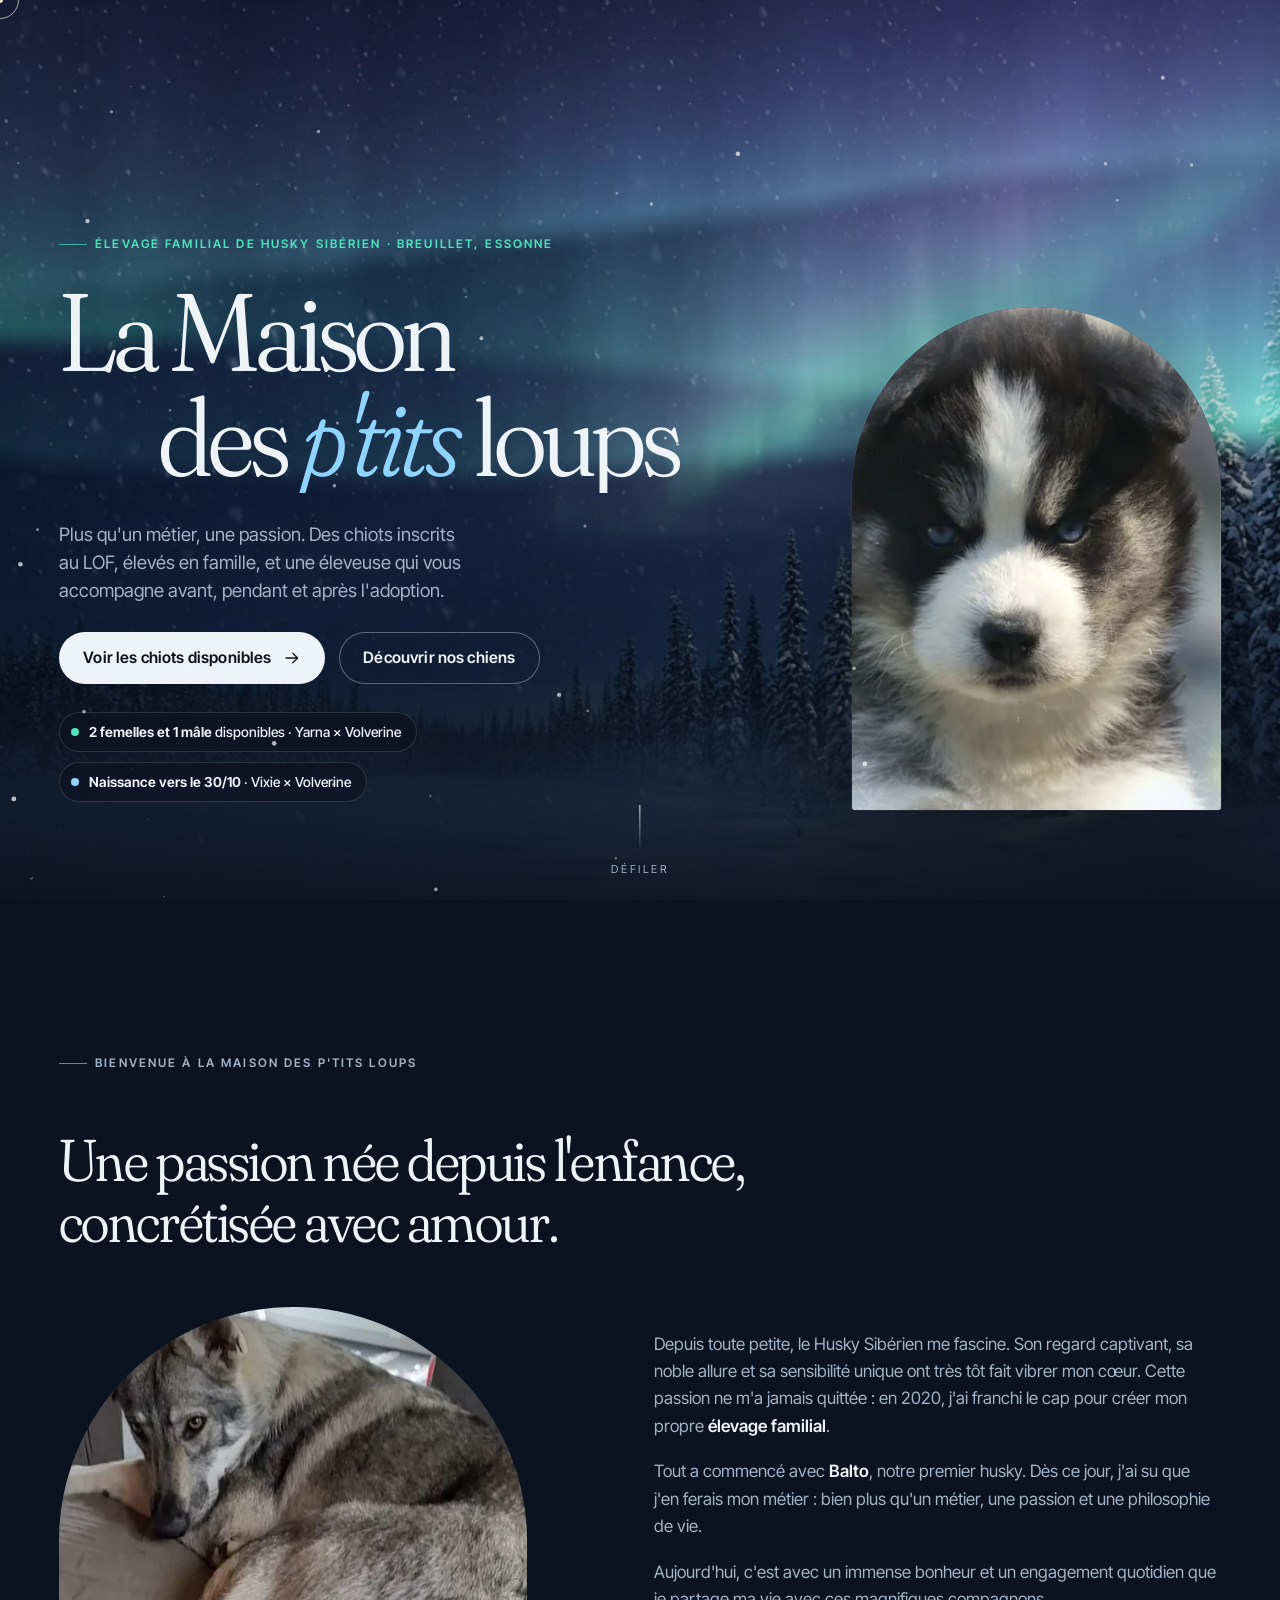
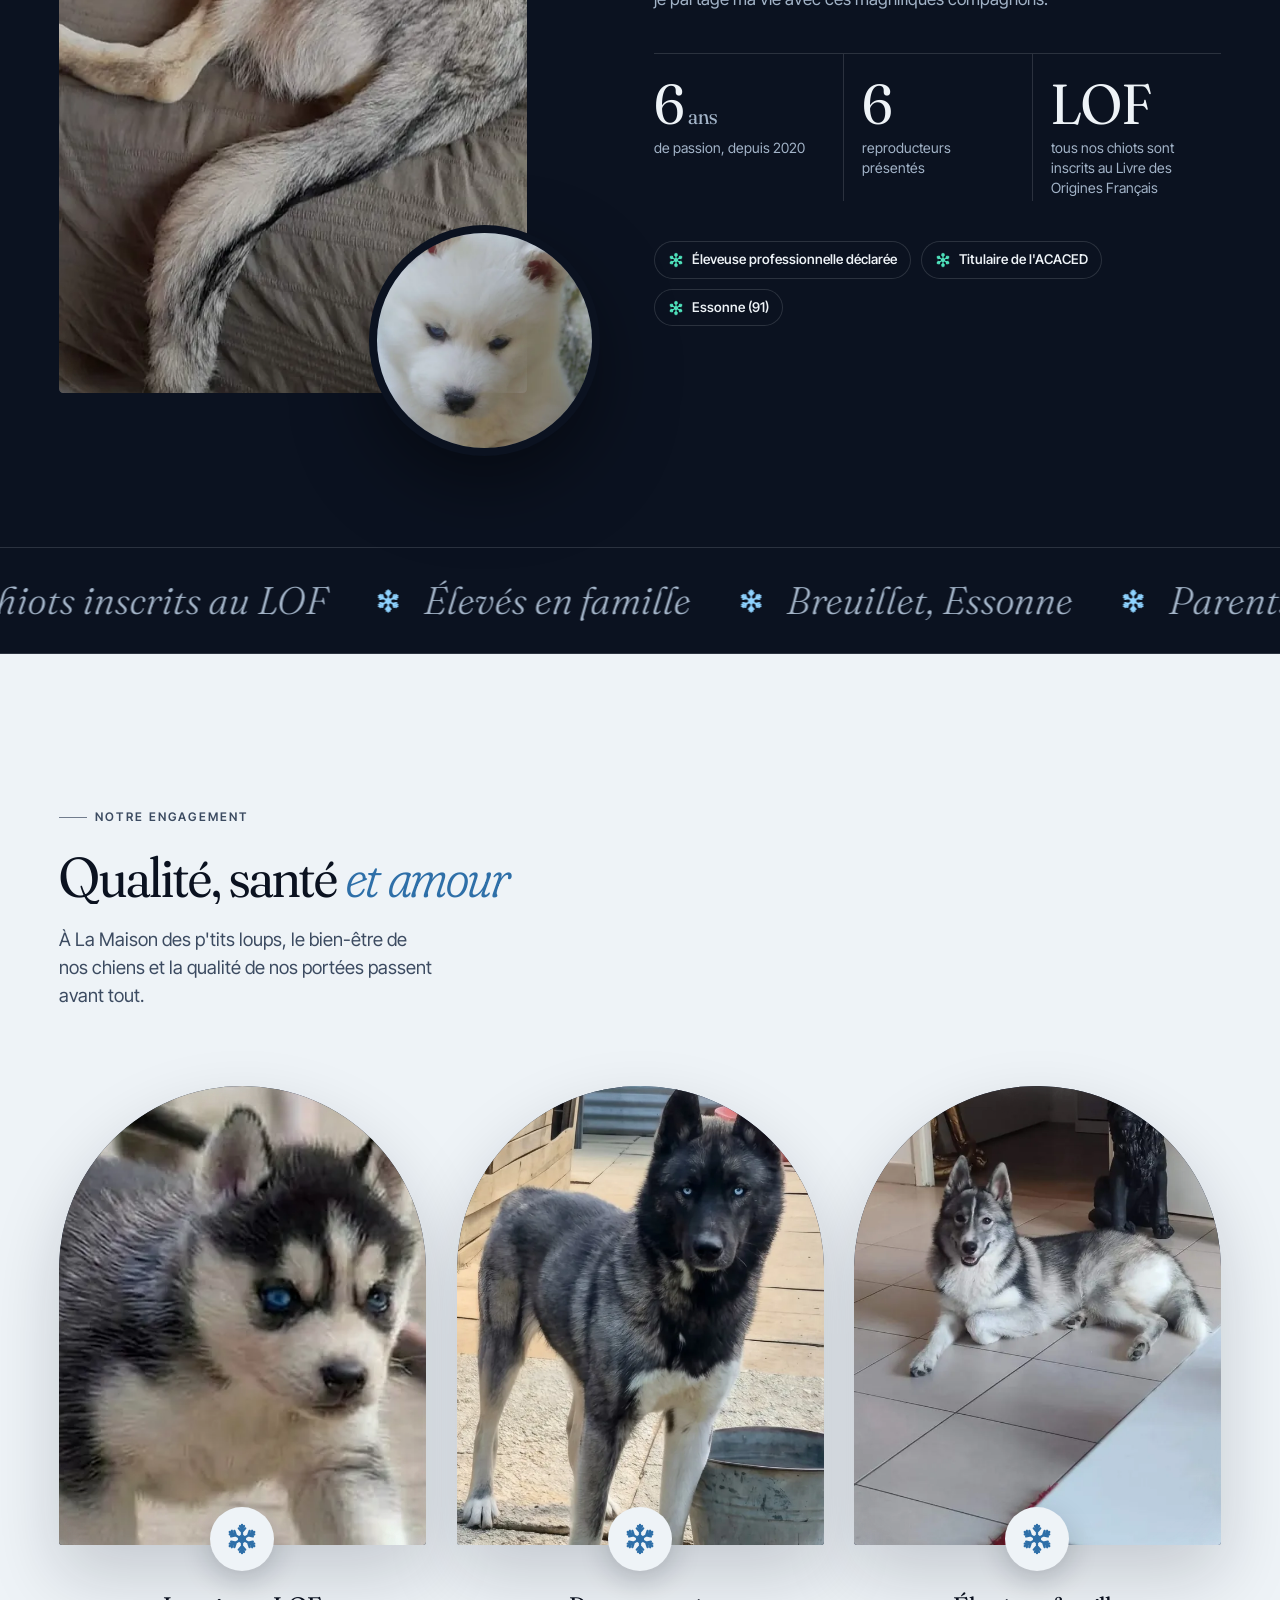
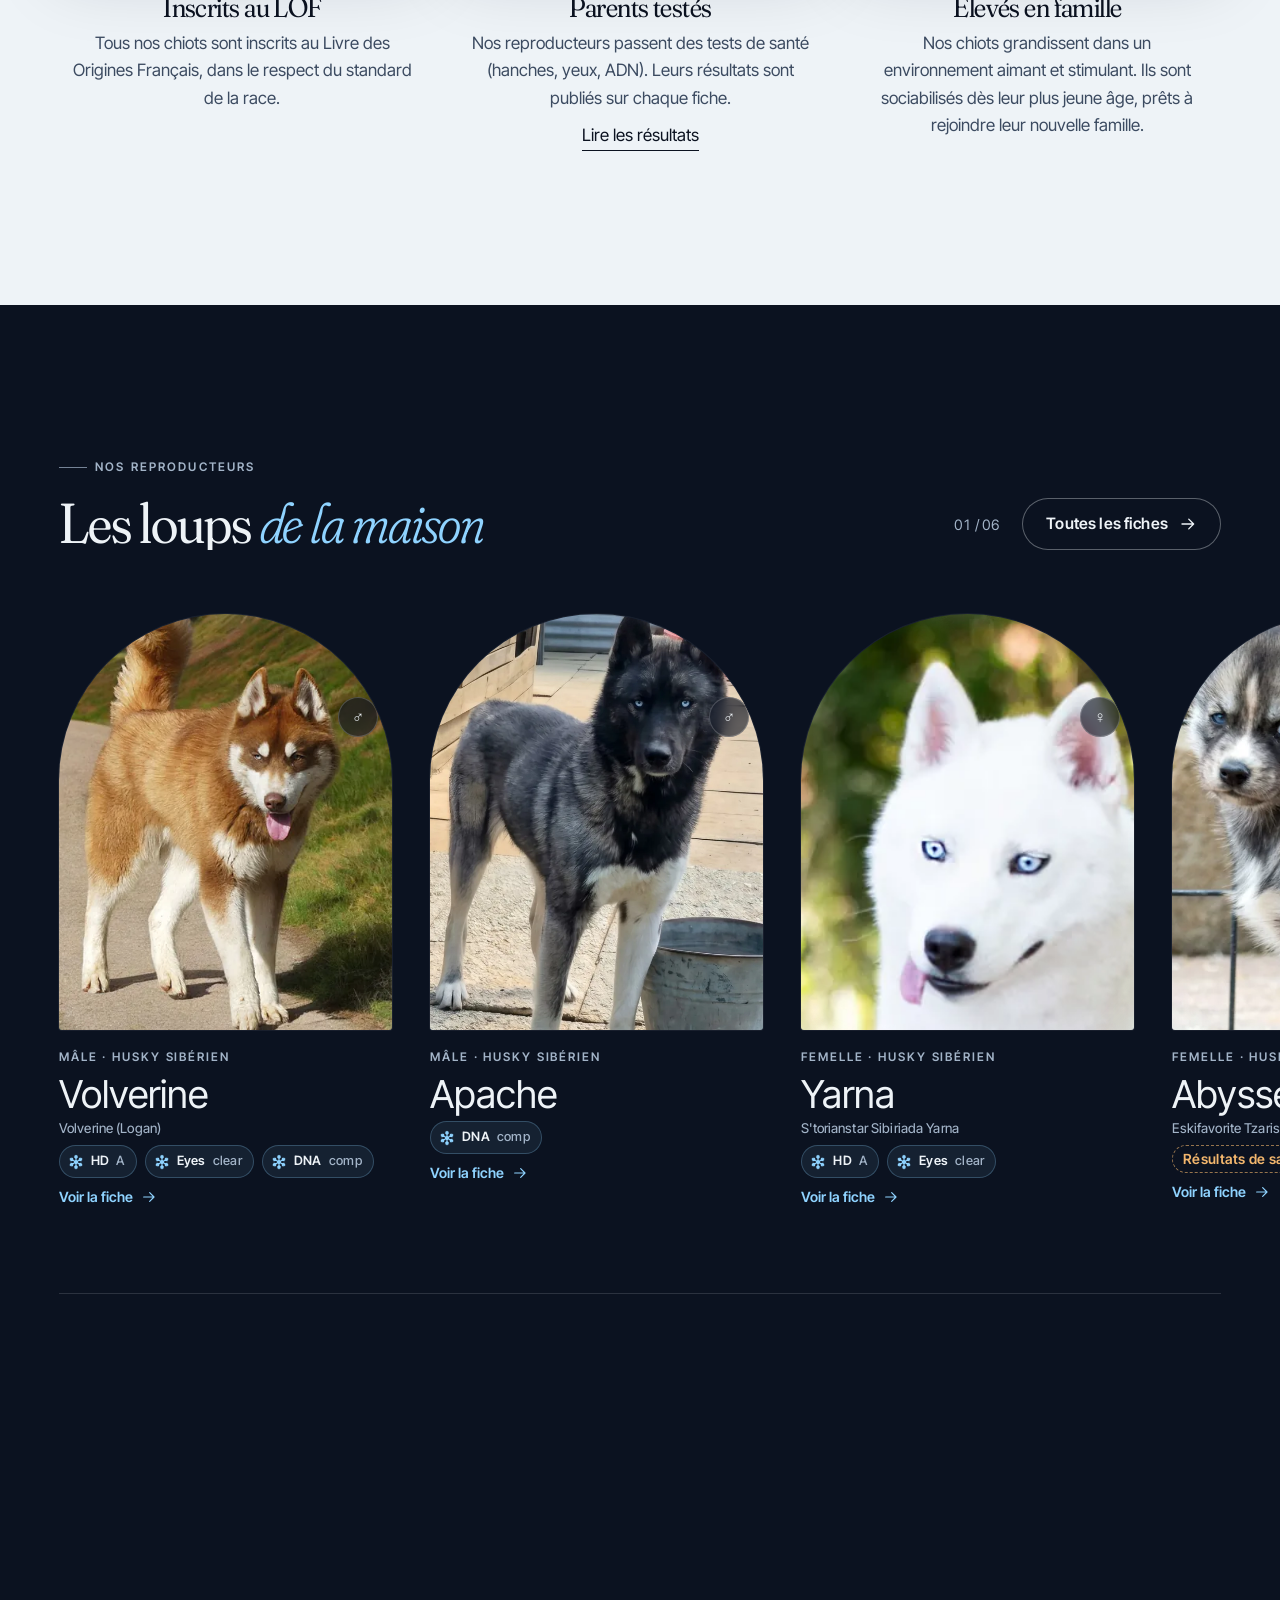
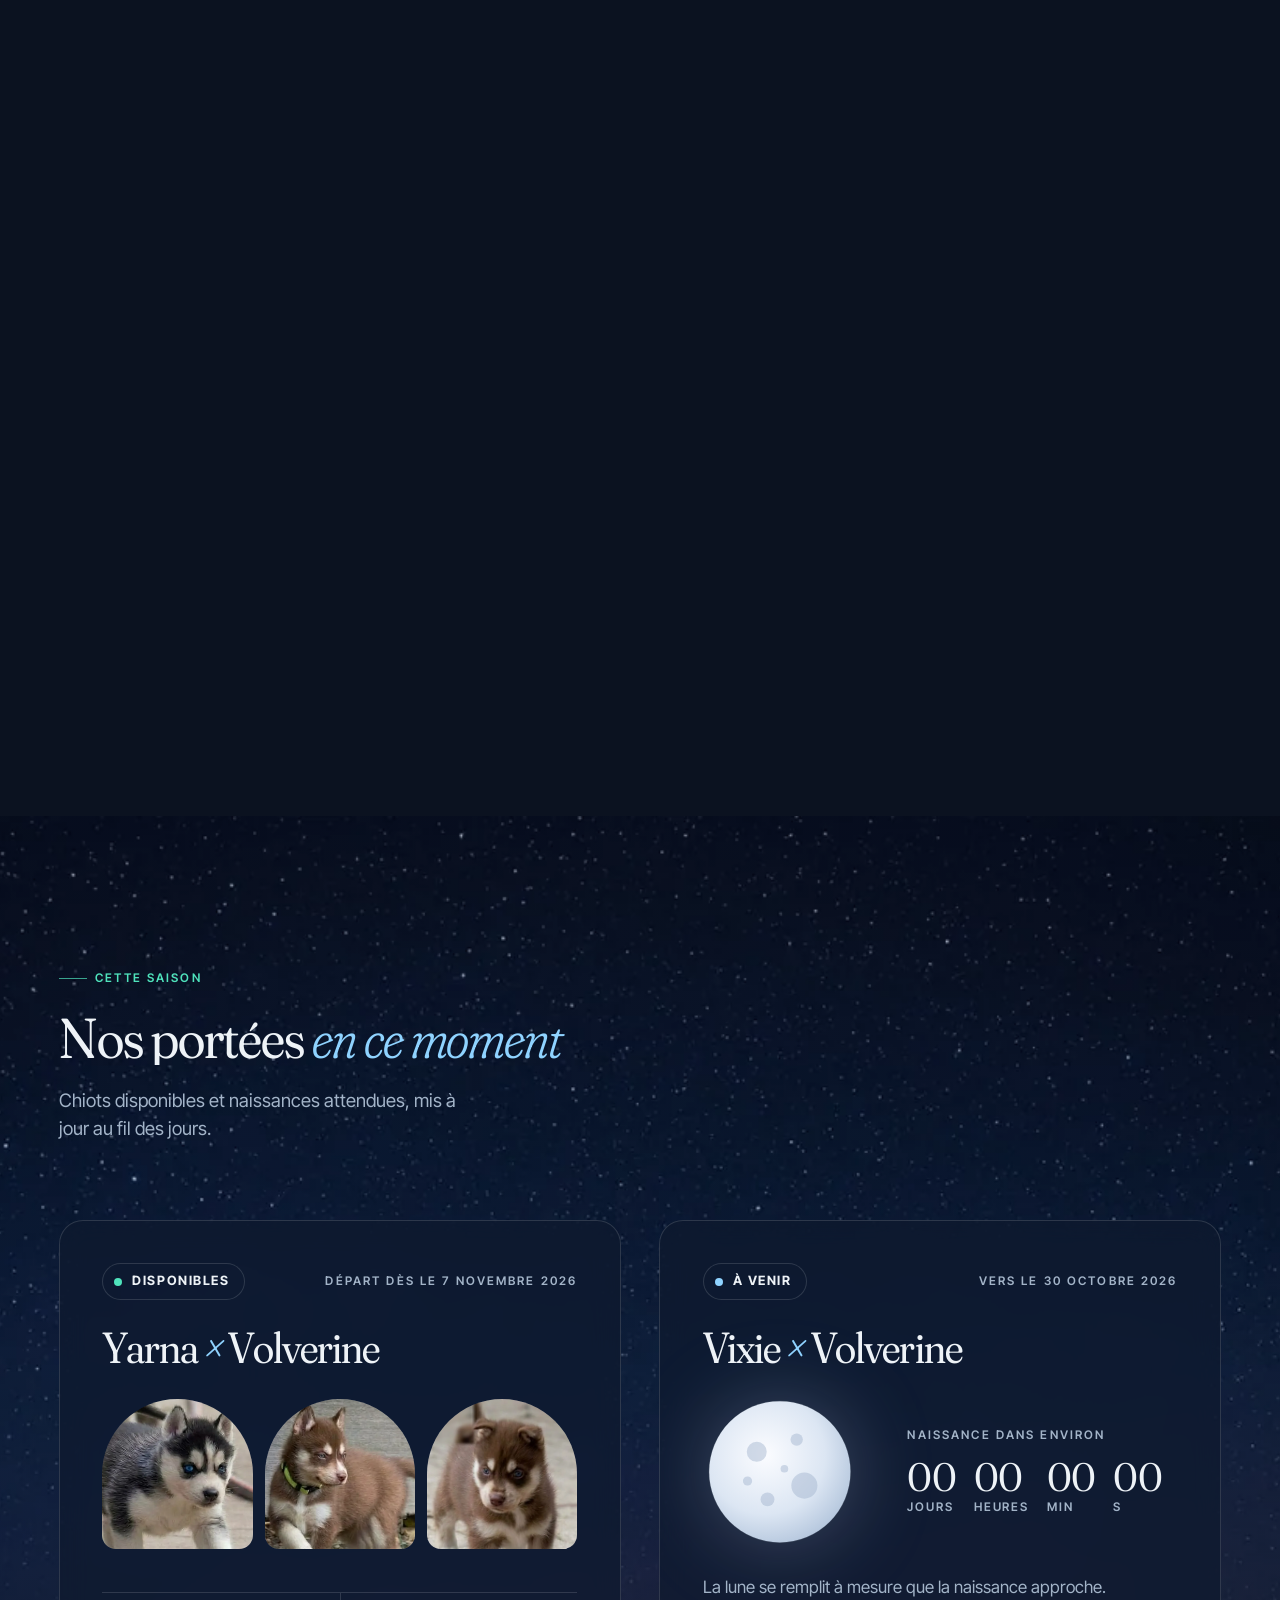
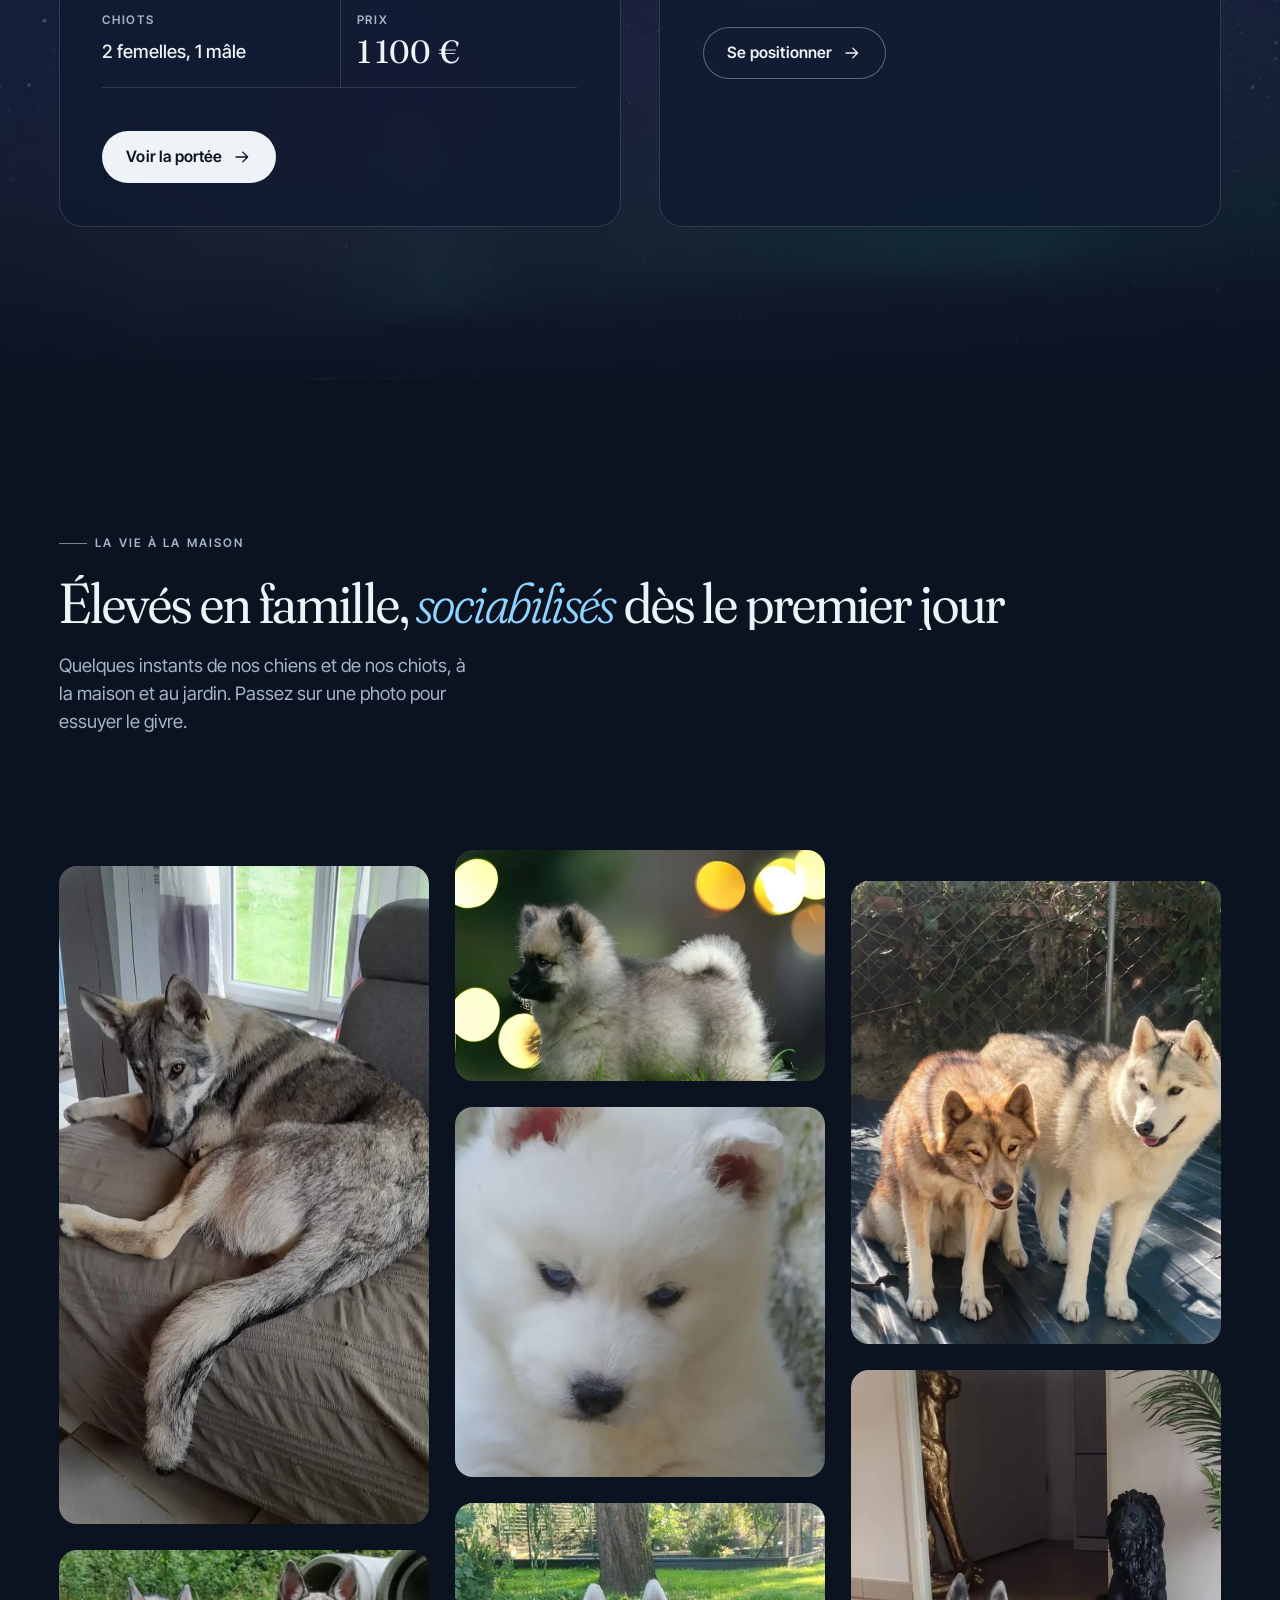
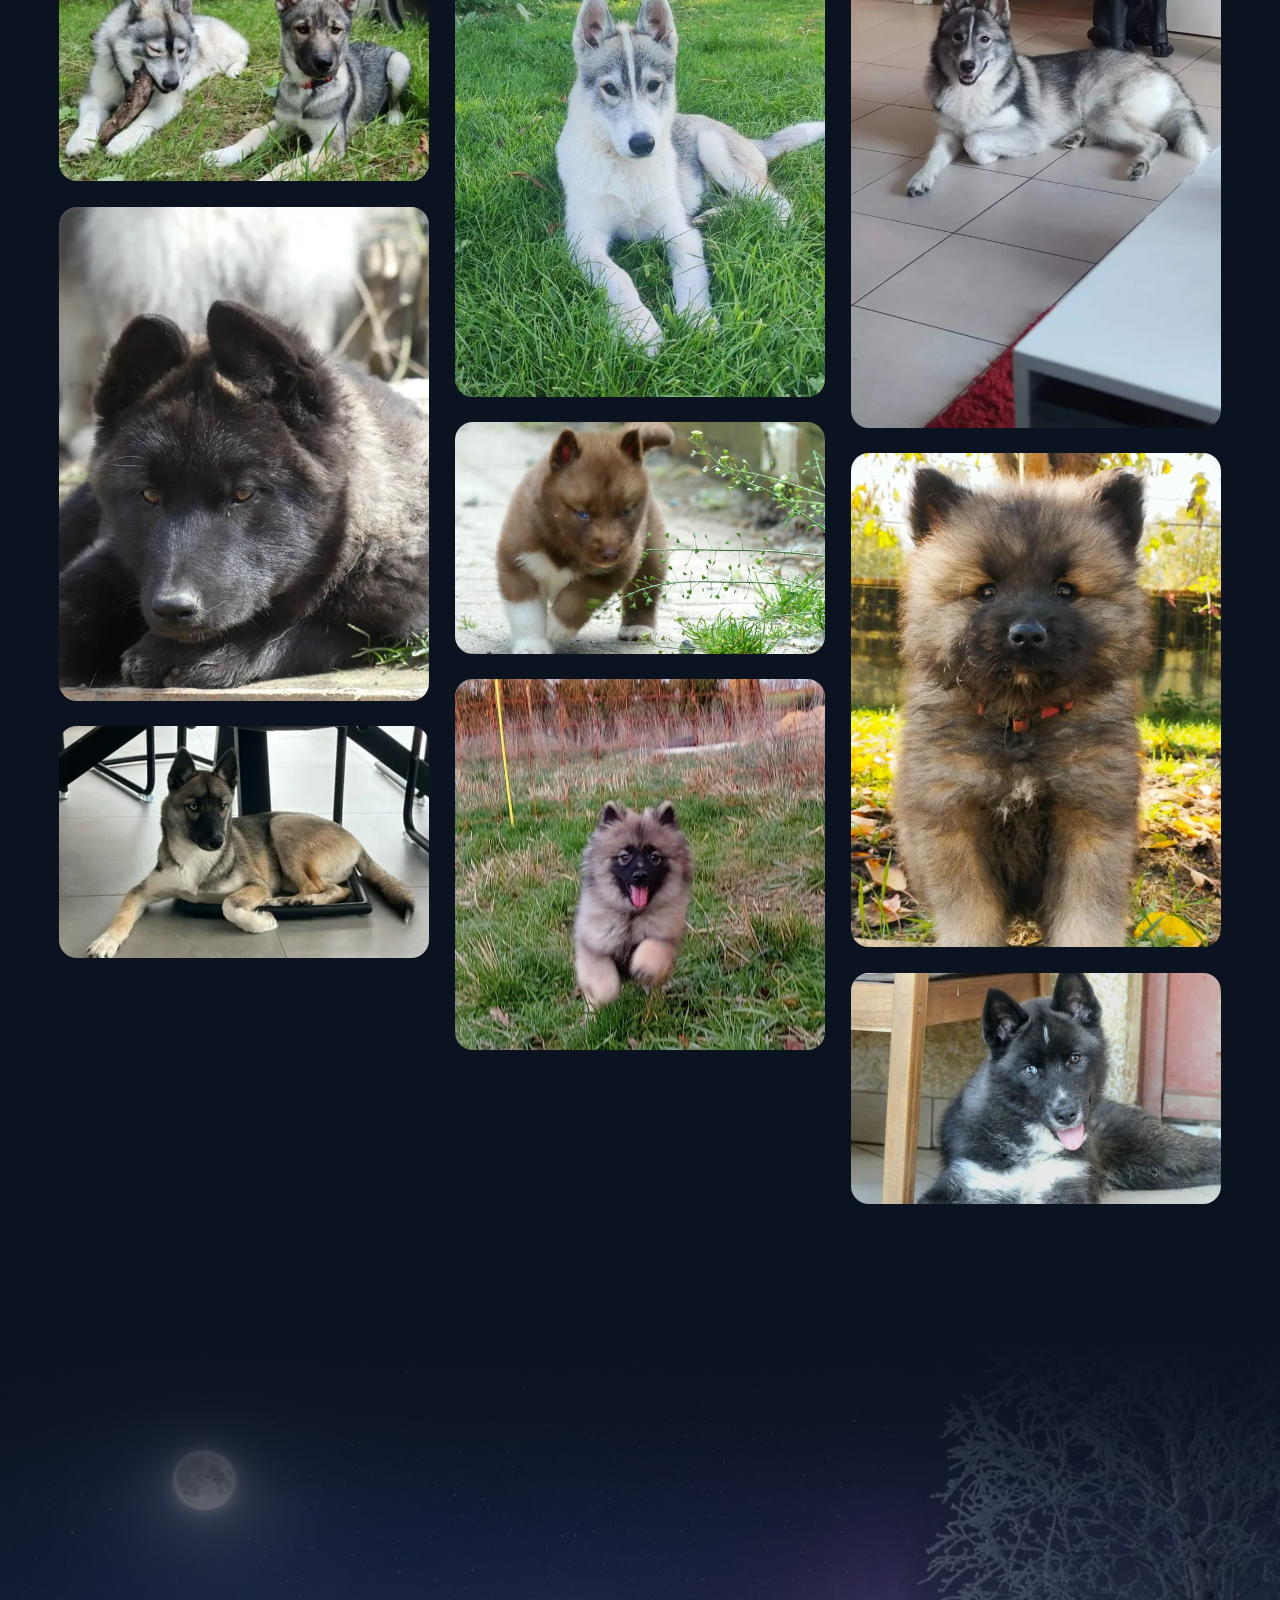
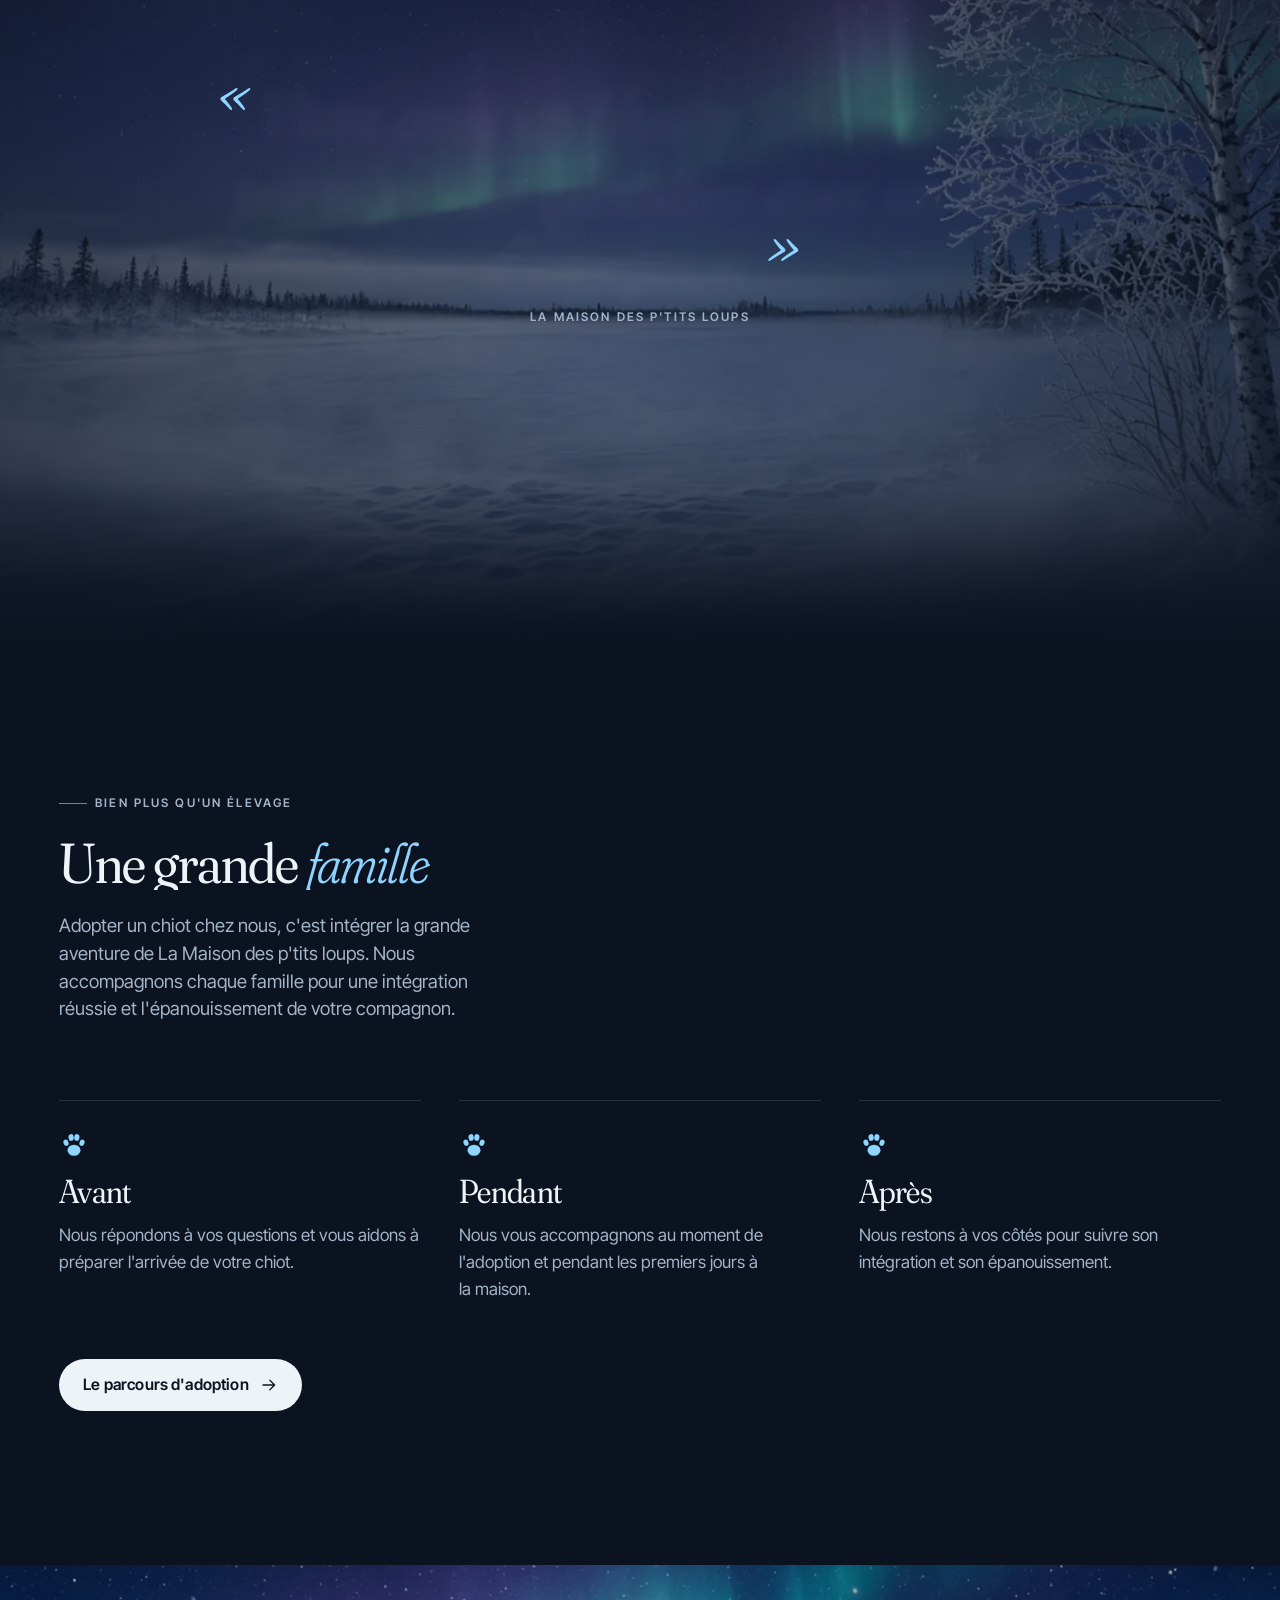
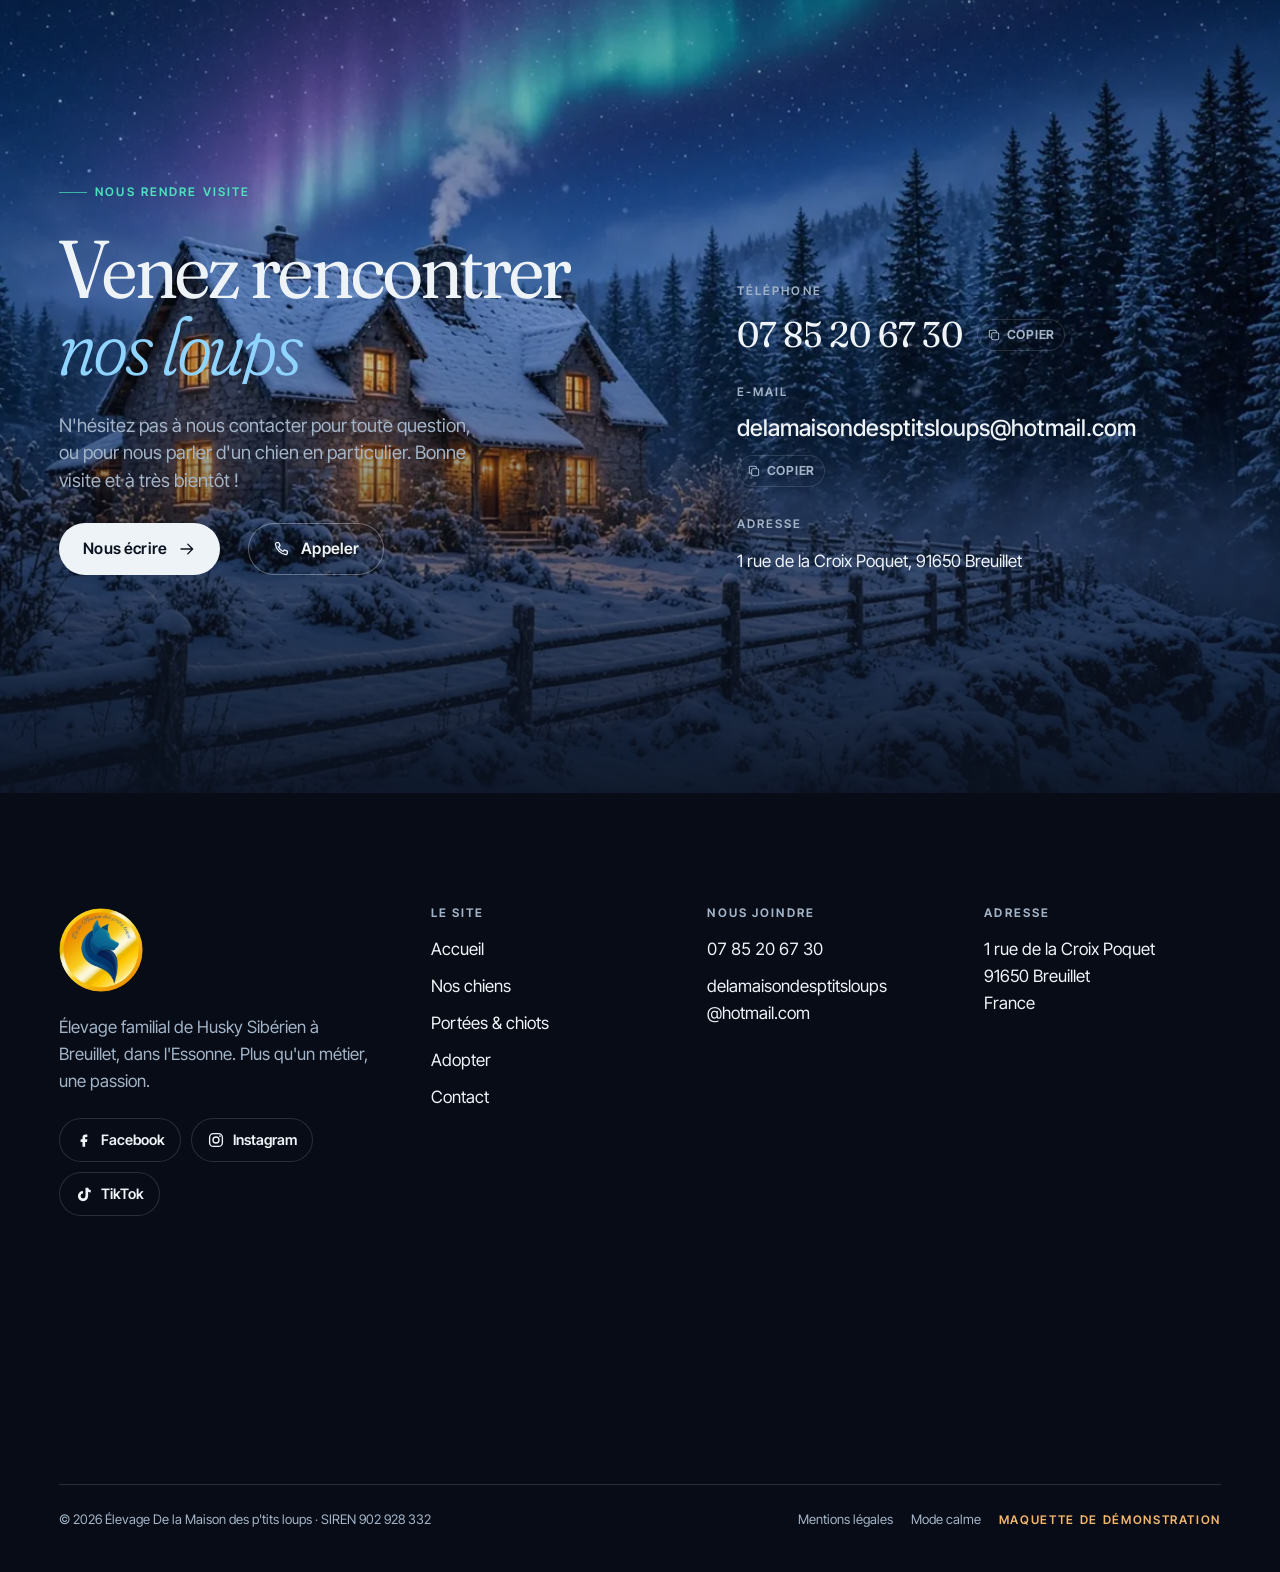
==== index.html @ 36b54238 "Maquette v1 Nuit polaire" ====
<!doctype html>
<html lang="fr" class="no-js">
<head>
<meta charset="utf-8">
<title>La Maison des p'tits loups</title>
<meta name="claude:viewport-fit-sides" content="cover">
<meta name="viewport" content="width=device-width, initial-scale=1, viewport-fit=cover">
<meta name="description" content="Élevage familial de Husky Sibérien à Breuillet (Essonne) : chiots LOF, parents testés, élevés en famille.">
<meta name="theme-color" content="#0B1220">
<meta property="og:title" content="La Maison des p'tits loups">
<meta property="og:description" content="Élevage familial de Husky Sibérien à Breuillet (Essonne) : chiots LOF, parents testés, élevés en famille.">
<meta property="og:type" content="website">
<meta property="og:locale" content="fr_FR">
<meta property="og:image" content="assets/img/ui/partage.jpg">
<meta name="robots" content="noindex">
<link rel="icon" href="assets/img/ui/favicon-48.png" type="image/png">
<link rel="apple-touch-icon" href="assets/img/ui/apple-touch-icon.png">
<link rel="preload" href="assets/fonts/fraunces-var.woff" as="font" type="font/woff" crossorigin>
<link rel="preload" href="assets/fonts/intertight-var.woff" as="font" type="font/woff" crossorigin>
<link rel="stylesheet" href="assets/css/main.css">
<script>document.documentElement.classList.remove('no-js');document.documentElement.classList.add('js');var v=null;try{v=localStorage.getItem('ptits-loups-calme')}catch(e){}if(v==='1'||(v!=='0'&&matchMedia('(prefers-reduced-motion: reduce)').matches))document.documentElement.classList.add('is-calm')</script>
</head>
<body data-page="home">
<a class="skip" href="#contenu">Aller au contenu</a>
<svg width="0" height="0" style="position:absolute" aria-hidden="true">
<symbol id="i-arrow" viewBox="0 0 24 24"><path d="M4 12h15M13 5.5 19.5 12 13 18.5" fill="none" stroke="currentColor" stroke-width="1.8" stroke-linecap="round" stroke-linejoin="round"/></symbol>
<symbol id="i-phone" viewBox="0 0 24 24"><path d="M6.6 3.5h2.6l1.5 4.2-2 1.5a12 12 0 0 0 6.1 6.1l1.5-2 4.2 1.5v2.6a2 2 0 0 1-2.2 2A16.5 16.5 0 0 1 4.6 5.7a2 2 0 0 1 2-2.2Z" fill="none" stroke="currentColor" stroke-width="1.7" stroke-linejoin="round"/></symbol>
<symbol id="i-mail" viewBox="0 0 24 24"><rect x="3" y="5.5" width="18" height="13" rx="2.5" fill="none" stroke="currentColor" stroke-width="1.7"/><path d="m4 7 8 6 8-6" fill="none" stroke="currentColor" stroke-width="1.7" stroke-linejoin="round"/></symbol>
<symbol id="i-pin" viewBox="0 0 24 24"><path d="M12 21s-6.5-6-6.5-11a6.5 6.5 0 0 1 13 0c0 5-6.5 11-6.5 11Z" fill="none" stroke="currentColor" stroke-width="1.7"/><circle cx="12" cy="10" r="2.4" fill="none" stroke="currentColor" stroke-width="1.7"/></symbol>
<symbol id="i-copy" viewBox="0 0 24 24"><rect x="8" y="8" width="12" height="12" rx="2.5" fill="none" stroke="currentColor" stroke-width="1.8"/><path d="M16 8V6a2 2 0 0 0-2-2H6a2 2 0 0 0-2 2v8a2 2 0 0 0 2 2h2" fill="none" stroke="currentColor" stroke-width="1.8"/></symbol>
<symbol id="i-calm" viewBox="0 0 24 24"><path d="M20 14.5A8 8 0 0 1 9.5 4a8 8 0 1 0 10.5 10.5Z" fill="none" stroke="currentColor" stroke-width="1.8" stroke-linejoin="round"/></symbol>
<symbol id="i-close" viewBox="0 0 24 24"><path d="M6 6l12 12M18 6 6 18" fill="none" stroke="currentColor" stroke-width="1.8" stroke-linecap="round"/></symbol>
<symbol id="i-zoom" viewBox="0 0 24 24"><circle cx="11" cy="11" r="6.5" fill="none" stroke="currentColor" stroke-width="1.8"/><path d="m16 16 4 4M11 8v6M8 11h6" fill="none" stroke="currentColor" stroke-width="1.8" stroke-linecap="round"/></symbol>
<symbol id="i-check" viewBox="0 0 24 24"><circle cx="12" cy="12" r="10" fill="none" stroke="currentColor" stroke-width="1.5"/><path d="m7.5 12.5 3 3 6-7" fill="none" stroke="currentColor" stroke-width="1.8" stroke-linecap="round" stroke-linejoin="round"/></symbol>
<symbol id="i-fb" viewBox="0 0 24 24"><path d="M14 8h2.5V4.5H14A4 4 0 0 0 10 8.5V11H7.5v3.5H10V21h3.5v-6.5H16l.5-3.5h-3V9a1 1 0 0 1 1-1Z" fill="currentColor"/></symbol>
<symbol id="i-ig" viewBox="0 0 24 24"><rect x="3.5" y="3.5" width="17" height="17" rx="5" fill="none" stroke="currentColor" stroke-width="1.8"/><circle cx="12" cy="12" r="4" fill="none" stroke="currentColor" stroke-width="1.8"/><circle cx="17.3" cy="6.7" r="1.2" fill="currentColor"/></symbol>
<symbol id="i-tt" viewBox="0 0 24 24"><path d="M14 3.5v11.2a3.3 3.3 0 1 1-3.3-3.3V8a6.8 6.8 0 1 0 6.8 6.8V9a6.4 6.4 0 0 0 3.5 1V6.6A3.6 3.6 0 0 1 17.5 3.5Z" fill="currentColor"/></symbol>
<symbol id="i-paw" viewBox="-12 -12 24 24"><ellipse cx="0" cy="3.4" rx="5.2" ry="4.4" fill="currentColor"/><ellipse cx="-6.4" cy="-2.6" rx="2" ry="2.5" transform="rotate(-20 -6.4 -2.6)" fill="currentColor"/><ellipse cx="-2.3" cy="-6.8" rx="2.1" ry="2.7" transform="rotate(-6 -2.3 -6.8)" fill="currentColor"/><ellipse cx="2.3" cy="-6.8" rx="2.1" ry="2.7" transform="rotate(6 2.3 -6.8)" fill="currentColor"/><ellipse cx="6.4" cy="-2.6" rx="2" ry="2.5" transform="rotate(20 6.4 -2.6)" fill="currentColor"/></symbol>
<symbol id="i-cross" viewBox="0 0 48 48"><path d="M24 4v40M4 24h40M10 10l28 28M38 10 10 38" fill="none" stroke="currentColor" stroke-width="1.2" stroke-linecap="round" opacity=".5"/><circle cx="24" cy="24" r="5" fill="none" stroke="currentColor" stroke-width="1.6"/></symbol>
</svg>
<header class="header" data-header>
  <div class="wrap header__inner">
    <a class="brand" href="index.html" aria-label="La Maison des p'tits loups, accueil">
      <img src="assets/img/photos/logo-medaille-128.webp" width="42" height="42" alt="">
      <span class="brand__name">La Maison des p'tits loups<small>Élevage · Husky Sibérien</small></span>
    </a>
    <nav class="nav" aria-label="Navigation principale"><a href="chiens.html">Nos chiens</a><a href="portees.html">Portées & chiots</a><a href="adopter.html">Adopter</a><a href="contact.html">Contact</a></nav>
    <div class="header__tools">
      <a class="header__phone" href="tel:+33785206730">07 85 20 67 30</a>
      <button class="calm-btn" type="button" data-calm-toggle aria-pressed="false" title="Réduire les animations"><svg aria-hidden="true" focusable="false"><use href="#i-calm"></use></svg><span class="calm-btn__text">Mode calme</span></button>
      <button class="burger" type="button" data-burger aria-expanded="false" aria-controls="menu" aria-label="Ouvrir le menu"><span></span><span></span></button>
    </div>
  </div>
</header>
<div class="menu" id="menu" data-menu aria-hidden="true">
  <div class="aurora-slot" data-aurora-slot></div>
  <div class="wrap">
    <nav class="menu__links" aria-label="Menu"><a href="index.html" aria-current="page">Accueil</a><a href="chiens.html">Nos chiens</a><a href="portees.html">Portées & chiots</a><a href="adopter.html">Adopter</a><a href="contact.html">Contact</a></nav>
    <div class="menu__foot"><a href="tel:+33785206730" class="big-contact">07 85 20 67 30</a><span>1 rue de la Croix Poquet, 91650 Breuillet</span></div>
  </div>
</div>
<main id="contenu">
<div class="intro" data-intro aria-hidden="true"><span class="intro__eye" data-eye="l"></span><span class="intro__eye" data-eye="r"></span><button class="intro__skip" type="button" data-intro-skip>Passer</button></div>
<section class="hero" data-aurora data-tone="dark" aria-labelledby="titre-accueil">
  <div class="bg" data-parallax-bg><picture><source media="(max-width: 700px) and (orientation: portrait)" srcset="assets/img/grok/accueil-ouverture-9x16.webp"><img src="assets/img/grok/accueil-ouverture-16x9-1280.webp" srcset="assets/img/grok/accueil-ouverture-16x9-1280.webp 1280w, assets/img/grok/accueil-ouverture-16x9.webp 1920w" sizes="100vw" width="1920" height="1289" alt="" loading="eager" fetchpriority="high" decoding="async" data-grok="accueil-ouverture-16x9"></picture></div>
  <div class="aurora-slot" data-aurora-slot></div>
  <div class="wrap">
    <div class="hero__grid">
      <div class="hero__text">
        <p class="label eyebrow label--aurora" data-hero-fade>Élevage familial de Husky Sibérien · Breuillet, Essonne</p>
        <h1 class="hero__title" id="titre-accueil" data-hero-title><span class="line">La Maison</span><span class="line indent">des <em>p'tits</em> loups</span></h1>
        <p class="lead" data-hero-fade>Plus qu'un métier, une passion. Des chiots inscrits au LOF, élevés en famille, et une éleveuse qui vous accompagne avant, pendant et après l'adoption.</p>
        <div class="row" data-hero-fade><a class="btn" data-magnetic href="portees.html">Voir les chiots disponibles<svg aria-hidden="true" focusable="false"><use href="#i-arrow"></use></svg></a><a class="btn btn--ghost" data-magnetic href="chiens.html">Découvrir nos chiens</a></div>
        <div class="hero__chips" data-hero-fade data-litter-chips></div>
      </div>
      <figure class="hero__portrait media media--arch" data-frost data-frost-mode="edges" data-hero-portrait><img src="assets/img/photos/chiot-regard-bleu-1280.webp" srcset="assets/img/photos/chiot-regard-bleu-640.webp 640w, assets/img/photos/chiot-regard-bleu-1280.webp 1280w, assets/img/photos/chiot-regard-bleu-1920.webp 1920w" sizes="(max-width: 900px) 78vw, 30vw" width="4000" height="3000" alt="Chiot husky noir et blanc aux yeux bleus, en gros plan" loading="eager" fetchpriority="high" decoding="async"></figure>
    </div>
  </div>
  <div class="scroll-hint" aria-hidden="true"><i></i>Défiler</div>
</section>

<section class="section welcome" id="bienvenue" data-tone="dark">
  <div class="wrap grid-12 welcome__grid">
    <p class="label eyebrow" style="grid-column:1/-1">Bienvenue à La Maison des p'tits loups</p>
    <h2 class="welcome__statement" data-statement>Une passion née depuis l'enfance, concrétisée avec amour.</h2>
    <div class="welcome__media" data-reveal>
      <figure class="media media--arch" data-frost data-parallax-img><img src="assets/img/photos/chien-canape-1280.webp" srcset="assets/img/photos/chien-canape-640.webp 640w, assets/img/photos/chien-canape-1280.webp 1280w, assets/img/photos/chien-canape-1920.webp 1920w" sizes="(max-width: 900px) 80vw, 36vw" width="918" height="2048" alt="Un de nos chiens couché sur le canapé, à la maison" loading="lazy" decoding="async"></figure>
      <figure class="media welcome__inset" data-frost data-frost-mode="soft"><img src="assets/img/photos/chiot-blanc-1280.webp" srcset="assets/img/photos/chiot-blanc-640.webp 640w, assets/img/photos/chiot-blanc-1280.webp 1280w, assets/img/photos/chiot-blanc-1920.webp 1920w" sizes="20vw" width="3000" height="2250" alt="Chiot blanc aux yeux bleus" loading="lazy" decoding="async"></figure>
    </div>
    <div class="welcome__body">
      <div class="prose" data-reveal>
        <p>Depuis toute petite, le Husky Sibérien me fascine. Son regard captivant, sa noble allure et sa sensibilité unique ont très tôt fait vibrer mon cœur. Cette passion ne m'a jamais quittée : en 2020, j'ai franchi le cap pour créer mon propre <strong>élevage familial</strong>.</p>
        <p>Tout a commencé avec <strong>Balto</strong>, notre premier husky. Dès ce jour, j'ai su que j'en ferais mon métier : bien plus qu'un métier, une passion et une philosophie de vie.</p>
        <p>Aujourd'hui, c'est avec un immense bonheur et un engagement quotidien que je partage ma vie avec ces magnifiques compagnons.</p>
      </div>
      <div class="facts" data-reveal>
        <div class="fact"><span class="fact__num"><span data-count="6" data-years>6</span><small>ans</small></span><p>de passion, depuis 2020</p></div>
        <div class="fact"><span class="fact__num" data-count="6" data-dog-count>6</span><p>reproducteurs présentés</p></div>
        <div class="fact"><span class="fact__num">LOF</span><p>tous nos chiots sont inscrits au Livre des Origines Français</p></div>
      </div>
      <div class="badges" data-reveal>
        <span class="badge"><svg class="crystal" viewBox="0 0 24 24" aria-hidden="true"><path pathLength="1" d="M12 12L12.00 2.00M12.00 7.00L9.72 4.47M12.00 7.00L14.28 4.47M12.00 4.50L10.53 2.87M12.00 4.50L13.47 2.87"/><path pathLength="1" d="M12 12L20.66 7.00M16.33 9.50L17.38 6.27M16.33 9.50L19.66 10.21M18.50 8.25L19.18 6.16M18.50 8.25L20.65 8.71"/><path pathLength="1" d="M12 12L20.66 17.00M16.33 14.50L19.66 13.79M16.33 14.50L17.38 17.73M18.50 15.75L20.65 15.29M18.50 15.75L19.18 17.84"/><path pathLength="1" d="M12 12L12.00 22.00M12.00 17.00L14.28 19.53M12.00 17.00L9.72 19.53M12.00 19.50L13.47 21.13M12.00 19.50L10.53 21.13"/><path pathLength="1" d="M12 12L3.34 17.00M7.67 14.50L6.62 17.73M7.67 14.50L4.34 13.79M5.50 15.75L4.82 17.84M5.50 15.75L3.35 15.29"/><path pathLength="1" d="M12 12L3.34 7.00M7.67 9.50L4.34 10.21M7.67 9.50L6.62 6.27M5.50 8.25L3.35 8.71M5.50 8.25L4.82 6.16"/><path pathLength="1" d="M12 9.6L14.08 10.8L14.08 13.2L12 14.4L9.92 13.2L9.92 10.8Z"/></svg>Éleveuse professionnelle déclarée</span>
        <span class="badge"><svg class="crystal" viewBox="0 0 24 24" aria-hidden="true"><path pathLength="1" d="M12 12L12.00 2.00M12.00 7.00L9.72 4.47M12.00 7.00L14.28 4.47M12.00 4.50L10.53 2.87M12.00 4.50L13.47 2.87"/><path pathLength="1" d="M12 12L20.66 7.00M16.33 9.50L17.38 6.27M16.33 9.50L19.66 10.21M18.50 8.25L19.18 6.16M18.50 8.25L20.65 8.71"/><path pathLength="1" d="M12 12L20.66 17.00M16.33 14.50L19.66 13.79M16.33 14.50L17.38 17.73M18.50 15.75L20.65 15.29M18.50 15.75L19.18 17.84"/><path pathLength="1" d="M12 12L12.00 22.00M12.00 17.00L14.28 19.53M12.00 17.00L9.72 19.53M12.00 19.50L13.47 21.13M12.00 19.50L10.53 21.13"/><path pathLength="1" d="M12 12L3.34 17.00M7.67 14.50L6.62 17.73M7.67 14.50L4.34 13.79M5.50 15.75L4.82 17.84M5.50 15.75L3.35 15.29"/><path pathLength="1" d="M12 12L3.34 7.00M7.67 9.50L4.34 10.21M7.67 9.50L6.62 6.27M5.50 8.25L3.35 8.71M5.50 8.25L4.82 6.16"/><path pathLength="1" d="M12 9.6L14.08 10.8L14.08 13.2L12 14.4L9.92 13.2L9.92 10.8Z"/></svg>Titulaire de l'ACACED</span>
        <span class="badge"><svg class="crystal" viewBox="0 0 24 24" aria-hidden="true"><path pathLength="1" d="M12 12L12.00 2.00M12.00 7.00L9.72 4.47M12.00 7.00L14.28 4.47M12.00 4.50L10.53 2.87M12.00 4.50L13.47 2.87"/><path pathLength="1" d="M12 12L20.66 7.00M16.33 9.50L17.38 6.27M16.33 9.50L19.66 10.21M18.50 8.25L19.18 6.16M18.50 8.25L20.65 8.71"/><path pathLength="1" d="M12 12L20.66 17.00M16.33 14.50L19.66 13.79M16.33 14.50L17.38 17.73M18.50 15.75L20.65 15.29M18.50 15.75L19.18 17.84"/><path pathLength="1" d="M12 12L12.00 22.00M12.00 17.00L14.28 19.53M12.00 17.00L9.72 19.53M12.00 19.50L13.47 21.13M12.00 19.50L10.53 21.13"/><path pathLength="1" d="M12 12L3.34 17.00M7.67 14.50L6.62 17.73M7.67 14.50L4.34 13.79M5.50 15.75L4.82 17.84M5.50 15.75L3.35 15.29"/><path pathLength="1" d="M12 12L3.34 7.00M7.67 9.50L4.34 10.21M7.67 9.50L6.62 6.27M5.50 8.25L3.35 8.71M5.50 8.25L4.82 6.16"/><path pathLength="1" d="M12 9.6L14.08 10.8L14.08 13.2L12 14.4L9.92 13.2L9.92 10.8Z"/></svg>Essonne (91)</span>
      </div>
    </div>
  </div>
</section>

<div class="marquee" aria-hidden="true" data-marquee><div class="marquee__inner"><span>Husky Sibérien<svg class="crystal" viewBox="0 0 24 24" aria-hidden="true"><path pathLength="1" d="M12 12L12.00 2.00M12.00 7.00L9.72 4.47M12.00 7.00L14.28 4.47M12.00 4.50L10.53 2.87M12.00 4.50L13.47 2.87"/><path pathLength="1" d="M12 12L20.66 7.00M16.33 9.50L17.38 6.27M16.33 9.50L19.66 10.21M18.50 8.25L19.18 6.16M18.50 8.25L20.65 8.71"/><path pathLength="1" d="M12 12L20.66 17.00M16.33 14.50L19.66 13.79M16.33 14.50L17.38 17.73M18.50 15.75L20.65 15.29M18.50 15.75L19.18 17.84"/><path pathLength="1" d="M12 12L12.00 22.00M12.00 17.00L14.28 19.53M12.00 17.00L9.72 19.53M12.00 19.50L13.47 21.13M12.00 19.50L10.53 21.13"/><path pathLength="1" d="M12 12L3.34 17.00M7.67 14.50L6.62 17.73M7.67 14.50L4.34 13.79M5.50 15.75L4.82 17.84M5.50 15.75L3.35 15.29"/><path pathLength="1" d="M12 12L3.34 7.00M7.67 9.50L4.34 10.21M7.67 9.50L6.62 6.27M5.50 8.25L3.35 8.71M5.50 8.25L4.82 6.16"/><path pathLength="1" d="M12 9.6L14.08 10.8L14.08 13.2L12 14.4L9.92 13.2L9.92 10.8Z"/></svg></span><span>Chiots inscrits au LOF<svg class="crystal" viewBox="0 0 24 24" aria-hidden="true"><path pathLength="1" d="M12 12L12.00 2.00M12.00 7.00L9.72 4.47M12.00 7.00L14.28 4.47M12.00 4.50L10.53 2.87M12.00 4.50L13.47 2.87"/><path pathLength="1" d="M12 12L20.66 7.00M16.33 9.50L17.38 6.27M16.33 9.50L19.66 10.21M18.50 8.25L19.18 6.16M18.50 8.25L20.65 8.71"/><path pathLength="1" d="M12 12L20.66 17.00M16.33 14.50L19.66 13.79M16.33 14.50L17.38 17.73M18.50 15.75L20.65 15.29M18.50 15.75L19.18 17.84"/><path pathLength="1" d="M12 12L12.00 22.00M12.00 17.00L14.28 19.53M12.00 17.00L9.72 19.53M12.00 19.50L13.47 21.13M12.00 19.50L10.53 21.13"/><path pathLength="1" d="M12 12L3.34 17.00M7.67 14.50L6.62 17.73M7.67 14.50L4.34 13.79M5.50 15.75L4.82 17.84M5.50 15.75L3.35 15.29"/><path pathLength="1" d="M12 12L3.34 7.00M7.67 9.50L4.34 10.21M7.67 9.50L6.62 6.27M5.50 8.25L3.35 8.71M5.50 8.25L4.82 6.16"/><path pathLength="1" d="M12 9.6L14.08 10.8L14.08 13.2L12 14.4L9.92 13.2L9.92 10.8Z"/></svg></span><span>Élevés en famille<svg class="crystal" viewBox="0 0 24 24" aria-hidden="true"><path pathLength="1" d="M12 12L12.00 2.00M12.00 7.00L9.72 4.47M12.00 7.00L14.28 4.47M12.00 4.50L10.53 2.87M12.00 4.50L13.47 2.87"/><path pathLength="1" d="M12 12L20.66 7.00M16.33 9.50L17.38 6.27M16.33 9.50L19.66 10.21M18.50 8.25L19.18 6.16M18.50 8.25L20.65 8.71"/><path pathLength="1" d="M12 12L20.66 17.00M16.33 14.50L19.66 13.79M16.33 14.50L17.38 17.73M18.50 15.75L20.65 15.29M18.50 15.75L19.18 17.84"/><path pathLength="1" d="M12 12L12.00 22.00M12.00 17.00L14.28 19.53M12.00 17.00L9.72 19.53M12.00 19.50L13.47 21.13M12.00 19.50L10.53 21.13"/><path pathLength="1" d="M12 12L3.34 17.00M7.67 14.50L6.62 17.73M7.67 14.50L4.34 13.79M5.50 15.75L4.82 17.84M5.50 15.75L3.35 15.29"/><path pathLength="1" d="M12 12L3.34 7.00M7.67 9.50L4.34 10.21M7.67 9.50L6.62 6.27M5.50 8.25L3.35 8.71M5.50 8.25L4.82 6.16"/><path pathLength="1" d="M12 9.6L14.08 10.8L14.08 13.2L12 14.4L9.92 13.2L9.92 10.8Z"/></svg></span><span>Breuillet, Essonne<svg class="crystal" viewBox="0 0 24 24" aria-hidden="true"><path pathLength="1" d="M12 12L12.00 2.00M12.00 7.00L9.72 4.47M12.00 7.00L14.28 4.47M12.00 4.50L10.53 2.87M12.00 4.50L13.47 2.87"/><path pathLength="1" d="M12 12L20.66 7.00M16.33 9.50L17.38 6.27M16.33 9.50L19.66 10.21M18.50 8.25L19.18 6.16M18.50 8.25L20.65 8.71"/><path pathLength="1" d="M12 12L20.66 17.00M16.33 14.50L19.66 13.79M16.33 14.50L17.38 17.73M18.50 15.75L20.65 15.29M18.50 15.75L19.18 17.84"/><path pathLength="1" d="M12 12L12.00 22.00M12.00 17.00L14.28 19.53M12.00 17.00L9.72 19.53M12.00 19.50L13.47 21.13M12.00 19.50L10.53 21.13"/><path pathLength="1" d="M12 12L3.34 17.00M7.67 14.50L6.62 17.73M7.67 14.50L4.34 13.79M5.50 15.75L4.82 17.84M5.50 15.75L3.35 15.29"/><path pathLength="1" d="M12 12L3.34 7.00M7.67 9.50L4.34 10.21M7.67 9.50L6.62 6.27M5.50 8.25L3.35 8.71M5.50 8.25L4.82 6.16"/><path pathLength="1" d="M12 9.6L14.08 10.8L14.08 13.2L12 14.4L9.92 13.2L9.92 10.8Z"/></svg></span><span>Parents testés<svg class="crystal" viewBox="0 0 24 24" aria-hidden="true"><path pathLength="1" d="M12 12L12.00 2.00M12.00 7.00L9.72 4.47M12.00 7.00L14.28 4.47M12.00 4.50L10.53 2.87M12.00 4.50L13.47 2.87"/><path pathLength="1" d="M12 12L20.66 7.00M16.33 9.50L17.38 6.27M16.33 9.50L19.66 10.21M18.50 8.25L19.18 6.16M18.50 8.25L20.65 8.71"/><path pathLength="1" d="M12 12L20.66 17.00M16.33 14.50L19.66 13.79M16.33 14.50L17.38 17.73M18.50 15.75L20.65 15.29M18.50 15.75L19.18 17.84"/><path pathLength="1" d="M12 12L12.00 22.00M12.00 17.00L14.28 19.53M12.00 17.00L9.72 19.53M12.00 19.50L13.47 21.13M12.00 19.50L10.53 21.13"/><path pathLength="1" d="M12 12L3.34 17.00M7.67 14.50L6.62 17.73M7.67 14.50L4.34 13.79M5.50 15.75L4.82 17.84M5.50 15.75L3.35 15.29"/><path pathLength="1" d="M12 12L3.34 7.00M7.67 9.50L4.34 10.21M7.67 9.50L6.62 6.27M5.50 8.25L3.35 8.71M5.50 8.25L4.82 6.16"/><path pathLength="1" d="M12 9.6L14.08 10.8L14.08 13.2L12 14.4L9.92 13.2L9.92 10.8Z"/></svg></span><span>Depuis 2020<svg class="crystal" viewBox="0 0 24 24" aria-hidden="true"><path pathLength="1" d="M12 12L12.00 2.00M12.00 7.00L9.72 4.47M12.00 7.00L14.28 4.47M12.00 4.50L10.53 2.87M12.00 4.50L13.47 2.87"/><path pathLength="1" d="M12 12L20.66 7.00M16.33 9.50L17.38 6.27M16.33 9.50L19.66 10.21M18.50 8.25L19.18 6.16M18.50 8.25L20.65 8.71"/><path pathLength="1" d="M12 12L20.66 17.00M16.33 14.50L19.66 13.79M16.33 14.50L17.38 17.73M18.50 15.75L20.65 15.29M18.50 15.75L19.18 17.84"/><path pathLength="1" d="M12 12L12.00 22.00M12.00 17.00L14.28 19.53M12.00 17.00L9.72 19.53M12.00 19.50L13.47 21.13M12.00 19.50L10.53 21.13"/><path pathLength="1" d="M12 12L3.34 17.00M7.67 14.50L6.62 17.73M7.67 14.50L4.34 13.79M5.50 15.75L4.82 17.84M5.50 15.75L3.35 15.29"/><path pathLength="1" d="M12 12L3.34 7.00M7.67 9.50L4.34 10.21M7.67 9.50L6.62 6.27M5.50 8.25L3.35 8.71M5.50 8.25L4.82 6.16"/><path pathLength="1" d="M12 9.6L14.08 10.8L14.08 13.2L12 14.4L9.92 13.2L9.92 10.8Z"/></svg></span><span>Husky Sibérien<svg class="crystal" viewBox="0 0 24 24" aria-hidden="true"><path pathLength="1" d="M12 12L12.00 2.00M12.00 7.00L9.72 4.47M12.00 7.00L14.28 4.47M12.00 4.50L10.53 2.87M12.00 4.50L13.47 2.87"/><path pathLength="1" d="M12 12L20.66 7.00M16.33 9.50L17.38 6.27M16.33 9.50L19.66 10.21M18.50 8.25L19.18 6.16M18.50 8.25L20.65 8.71"/><path pathLength="1" d="M12 12L20.66 17.00M16.33 14.50L19.66 13.79M16.33 14.50L17.38 17.73M18.50 15.75L20.65 15.29M18.50 15.75L19.18 17.84"/><path pathLength="1" d="M12 12L12.00 22.00M12.00 17.00L14.28 19.53M12.00 17.00L9.72 19.53M12.00 19.50L13.47 21.13M12.00 19.50L10.53 21.13"/><path pathLength="1" d="M12 12L3.34 17.00M7.67 14.50L6.62 17.73M7.67 14.50L4.34 13.79M5.50 15.75L4.82 17.84M5.50 15.75L3.35 15.29"/><path pathLength="1" d="M12 12L3.34 7.00M7.67 9.50L4.34 10.21M7.67 9.50L6.62 6.27M5.50 8.25L3.35 8.71M5.50 8.25L4.82 6.16"/><path pathLength="1" d="M12 9.6L14.08 10.8L14.08 13.2L12 14.4L9.92 13.2L9.92 10.8Z"/></svg></span><span>Chiots inscrits au LOF<svg class="crystal" viewBox="0 0 24 24" aria-hidden="true"><path pathLength="1" d="M12 12L12.00 2.00M12.00 7.00L9.72 4.47M12.00 7.00L14.28 4.47M12.00 4.50L10.53 2.87M12.00 4.50L13.47 2.87"/><path pathLength="1" d="M12 12L20.66 7.00M16.33 9.50L17.38 6.27M16.33 9.50L19.66 10.21M18.50 8.25L19.18 6.16M18.50 8.25L20.65 8.71"/><path pathLength="1" d="M12 12L20.66 17.00M16.33 14.50L19.66 13.79M16.33 14.50L17.38 17.73M18.50 15.75L20.65 15.29M18.50 15.75L19.18 17.84"/><path pathLength="1" d="M12 12L12.00 22.00M12.00 17.00L14.28 19.53M12.00 17.00L9.72 19.53M12.00 19.50L13.47 21.13M12.00 19.50L10.53 21.13"/><path pathLength="1" d="M12 12L3.34 17.00M7.67 14.50L6.62 17.73M7.67 14.50L4.34 13.79M5.50 15.75L4.82 17.84M5.50 15.75L3.35 15.29"/><path pathLength="1" d="M12 12L3.34 7.00M7.67 9.50L4.34 10.21M7.67 9.50L6.62 6.27M5.50 8.25L3.35 8.71M5.50 8.25L4.82 6.16"/><path pathLength="1" d="M12 9.6L14.08 10.8L14.08 13.2L12 14.4L9.92 13.2L9.92 10.8Z"/></svg></span><span>Élevés en famille<svg class="crystal" viewBox="0 0 24 24" aria-hidden="true"><path pathLength="1" d="M12 12L12.00 2.00M12.00 7.00L9.72 4.47M12.00 7.00L14.28 4.47M12.00 4.50L10.53 2.87M12.00 4.50L13.47 2.87"/><path pathLength="1" d="M12 12L20.66 7.00M16.33 9.50L17.38 6.27M16.33 9.50L19.66 10.21M18.50 8.25L19.18 6.16M18.50 8.25L20.65 8.71"/><path pathLength="1" d="M12 12L20.66 17.00M16.33 14.50L19.66 13.79M16.33 14.50L17.38 17.73M18.50 15.75L20.65 15.29M18.50 15.75L19.18 17.84"/><path pathLength="1" d="M12 12L12.00 22.00M12.00 17.00L14.28 19.53M12.00 17.00L9.72 19.53M12.00 19.50L13.47 21.13M12.00 19.50L10.53 21.13"/><path pathLength="1" d="M12 12L3.34 17.00M7.67 14.50L6.62 17.73M7.67 14.50L4.34 13.79M5.50 15.75L4.82 17.84M5.50 15.75L3.35 15.29"/><path pathLength="1" d="M12 12L3.34 7.00M7.67 9.50L4.34 10.21M7.67 9.50L6.62 6.27M5.50 8.25L3.35 8.71M5.50 8.25L4.82 6.16"/><path pathLength="1" d="M12 9.6L14.08 10.8L14.08 13.2L12 14.4L9.92 13.2L9.92 10.8Z"/></svg></span><span>Breuillet, Essonne<svg class="crystal" viewBox="0 0 24 24" aria-hidden="true"><path pathLength="1" d="M12 12L12.00 2.00M12.00 7.00L9.72 4.47M12.00 7.00L14.28 4.47M12.00 4.50L10.53 2.87M12.00 4.50L13.47 2.87"/><path pathLength="1" d="M12 12L20.66 7.00M16.33 9.50L17.38 6.27M16.33 9.50L19.66 10.21M18.50 8.25L19.18 6.16M18.50 8.25L20.65 8.71"/><path pathLength="1" d="M12 12L20.66 17.00M16.33 14.50L19.66 13.79M16.33 14.50L17.38 17.73M18.50 15.75L20.65 15.29M18.50 15.75L19.18 17.84"/><path pathLength="1" d="M12 12L12.00 22.00M12.00 17.00L14.28 19.53M12.00 17.00L9.72 19.53M12.00 19.50L13.47 21.13M12.00 19.50L10.53 21.13"/><path pathLength="1" d="M12 12L3.34 17.00M7.67 14.50L6.62 17.73M7.67 14.50L4.34 13.79M5.50 15.75L4.82 17.84M5.50 15.75L3.35 15.29"/><path pathLength="1" d="M12 12L3.34 7.00M7.67 9.50L4.34 10.21M7.67 9.50L6.62 6.27M5.50 8.25L3.35 8.71M5.50 8.25L4.82 6.16"/><path pathLength="1" d="M12 9.6L14.08 10.8L14.08 13.2L12 14.4L9.92 13.2L9.92 10.8Z"/></svg></span><span>Parents testés<svg class="crystal" viewBox="0 0 24 24" aria-hidden="true"><path pathLength="1" d="M12 12L12.00 2.00M12.00 7.00L9.72 4.47M12.00 7.00L14.28 4.47M12.00 4.50L10.53 2.87M12.00 4.50L13.47 2.87"/><path pathLength="1" d="M12 12L20.66 7.00M16.33 9.50L17.38 6.27M16.33 9.50L19.66 10.21M18.50 8.25L19.18 6.16M18.50 8.25L20.65 8.71"/><path pathLength="1" d="M12 12L20.66 17.00M16.33 14.50L19.66 13.79M16.33 14.50L17.38 17.73M18.50 15.75L20.65 15.29M18.50 15.75L19.18 17.84"/><path pathLength="1" d="M12 12L12.00 22.00M12.00 17.00L14.28 19.53M12.00 17.00L9.72 19.53M12.00 19.50L13.47 21.13M12.00 19.50L10.53 21.13"/><path pathLength="1" d="M12 12L3.34 17.00M7.67 14.50L6.62 17.73M7.67 14.50L4.34 13.79M5.50 15.75L4.82 17.84M5.50 15.75L3.35 15.29"/><path pathLength="1" d="M12 12L3.34 7.00M7.67 9.50L4.34 10.21M7.67 9.50L6.62 6.27M5.50 8.25L3.35 8.71M5.50 8.25L4.82 6.16"/><path pathLength="1" d="M12 9.6L14.08 10.8L14.08 13.2L12 14.4L9.92 13.2L9.92 10.8Z"/></svg></span><span>Depuis 2020<svg class="crystal" viewBox="0 0 24 24" aria-hidden="true"><path pathLength="1" d="M12 12L12.00 2.00M12.00 7.00L9.72 4.47M12.00 7.00L14.28 4.47M12.00 4.50L10.53 2.87M12.00 4.50L13.47 2.87"/><path pathLength="1" d="M12 12L20.66 7.00M16.33 9.50L17.38 6.27M16.33 9.50L19.66 10.21M18.50 8.25L19.18 6.16M18.50 8.25L20.65 8.71"/><path pathLength="1" d="M12 12L20.66 17.00M16.33 14.50L19.66 13.79M16.33 14.50L17.38 17.73M18.50 15.75L20.65 15.29M18.50 15.75L19.18 17.84"/><path pathLength="1" d="M12 12L12.00 22.00M12.00 17.00L14.28 19.53M12.00 17.00L9.72 19.53M12.00 19.50L13.47 21.13M12.00 19.50L10.53 21.13"/><path pathLength="1" d="M12 12L3.34 17.00M7.67 14.50L6.62 17.73M7.67 14.50L4.34 13.79M5.50 15.75L4.82 17.84M5.50 15.75L3.35 15.29"/><path pathLength="1" d="M12 12L3.34 7.00M7.67 9.50L4.34 10.21M7.67 9.50L6.62 6.27M5.50 8.25L3.35 8.71M5.50 8.25L4.82 6.16"/><path pathLength="1" d="M12 9.6L14.08 10.8L14.08 13.2L12 14.4L9.92 13.2L9.92 10.8Z"/></svg></span></div></div>

<section class="section tone-light" id="engagements" data-tone="light">
  <div class="wrap">
    <div class="section-head">
      <p class="label eyebrow">Notre engagement</p>
      <h2 class="h2" data-split>Qualité, santé <em>et amour</em></h2>
      <p class="lead">À La Maison des p'tits loups, le bien-être de nos chiens et la qualité de nos portées passent avant tout.</p>
    </div>
    <div class="pledges">
      <article class="pledge" data-tilt data-reveal>
        <div class="pledge__figure"><figure class="media" data-frost><img src="assets/img/photos/portee-yv-chiot-1-1280.webp" srcset="assets/img/photos/portee-yv-chiot-1-640.webp 640w, assets/img/photos/portee-yv-chiot-1-1280.webp 1280w, assets/img/photos/portee-yv-chiot-1-1920.webp 1920w" sizes="(max-width: 900px) 90vw, 30vw" width="776" height="660" alt="Chiot husky noir et blanc aux yeux bleus de la portée Yarna et Volverine" loading="lazy" decoding="async" style="object-position:50% 40%"></figure><span class="pledge__icon"><svg class="crystal" viewBox="0 0 24 24" aria-hidden="true"><path pathLength="1" d="M12 12L12.00 2.00M12.00 7.00L9.72 4.47M12.00 7.00L14.28 4.47M12.00 4.50L10.53 2.87M12.00 4.50L13.47 2.87"/><path pathLength="1" d="M12 12L20.66 7.00M16.33 9.50L17.38 6.27M16.33 9.50L19.66 10.21M18.50 8.25L19.18 6.16M18.50 8.25L20.65 8.71"/><path pathLength="1" d="M12 12L20.66 17.00M16.33 14.50L19.66 13.79M16.33 14.50L17.38 17.73M18.50 15.75L20.65 15.29M18.50 15.75L19.18 17.84"/><path pathLength="1" d="M12 12L12.00 22.00M12.00 17.00L14.28 19.53M12.00 17.00L9.72 19.53M12.00 19.50L13.47 21.13M12.00 19.50L10.53 21.13"/><path pathLength="1" d="M12 12L3.34 17.00M7.67 14.50L6.62 17.73M7.67 14.50L4.34 13.79M5.50 15.75L4.82 17.84M5.50 15.75L3.35 15.29"/><path pathLength="1" d="M12 12L3.34 7.00M7.67 9.50L4.34 10.21M7.67 9.50L6.62 6.27M5.50 8.25L3.35 8.71M5.50 8.25L4.82 6.16"/><path pathLength="1" d="M12 9.6L14.08 10.8L14.08 13.2L12 14.4L9.92 13.2L9.92 10.8Z"/></svg></span></div>
        <div class="pledge__body"><h3 class="pledge__title">Inscrits au LOF</h3><p>Tous nos chiots sont inscrits au Livre des Origines Français, dans le respect du standard de la race.</p></div>
      </article>
      <article class="pledge" data-tilt data-reveal>
        <div class="pledge__figure"><figure class="media" data-frost><img src="assets/img/photos/apache-1280.webp" srcset="assets/img/photos/apache-640.webp 640w, assets/img/photos/apache-1280.webp 1280w, assets/img/photos/apache-1920.webp 1920w" sizes="(max-width: 900px) 90vw, 30vw" width="2132" height="3412" alt="Husky noir et gris aux yeux clairs, debout dans la cour" loading="lazy" decoding="async" style="object-position:50% 25%"></figure><span class="pledge__icon"><svg class="crystal" viewBox="0 0 24 24" aria-hidden="true"><path pathLength="1" d="M12 12L12.00 2.00M12.00 7.00L9.72 4.47M12.00 7.00L14.28 4.47M12.00 4.50L10.53 2.87M12.00 4.50L13.47 2.87"/><path pathLength="1" d="M12 12L20.66 7.00M16.33 9.50L17.38 6.27M16.33 9.50L19.66 10.21M18.50 8.25L19.18 6.16M18.50 8.25L20.65 8.71"/><path pathLength="1" d="M12 12L20.66 17.00M16.33 14.50L19.66 13.79M16.33 14.50L17.38 17.73M18.50 15.75L20.65 15.29M18.50 15.75L19.18 17.84"/><path pathLength="1" d="M12 12L12.00 22.00M12.00 17.00L14.28 19.53M12.00 17.00L9.72 19.53M12.00 19.50L13.47 21.13M12.00 19.50L10.53 21.13"/><path pathLength="1" d="M12 12L3.34 17.00M7.67 14.50L6.62 17.73M7.67 14.50L4.34 13.79M5.50 15.75L4.82 17.84M5.50 15.75L3.35 15.29"/><path pathLength="1" d="M12 12L3.34 7.00M7.67 9.50L4.34 10.21M7.67 9.50L6.62 6.27M5.50 8.25L3.35 8.71M5.50 8.25L4.82 6.16"/><path pathLength="1" d="M12 9.6L14.08 10.8L14.08 13.2L12 14.4L9.92 13.2L9.92 10.8Z"/></svg></span></div>
        <div class="pledge__body"><h3 class="pledge__title">Parents testés</h3><p>Nos reproducteurs passent des tests de santé (hanches, yeux, ADN). Leurs résultats sont publiés sur chaque fiche.</p><a class="link link--always" href="chiens.html#tests">Lire les résultats</a></div>
      </article>
      <article class="pledge" data-tilt data-reveal>
        <div class="pledge__figure"><figure class="media" data-frost><img src="assets/img/photos/chien-salon-1280.webp" srcset="assets/img/photos/chien-salon-640.webp 640w, assets/img/photos/chien-salon-1280.webp 1280w, assets/img/photos/chien-salon-1920.webp 1920w" sizes="(max-width: 900px) 90vw, 30vw" width="922" height="2048" alt="Un de nos chiens couché dans le salon, à côté d'une statue de lion" loading="lazy" decoding="async" style="object-position:50% 60%"></figure><span class="pledge__icon"><svg class="crystal" viewBox="0 0 24 24" aria-hidden="true"><path pathLength="1" d="M12 12L12.00 2.00M12.00 7.00L9.72 4.47M12.00 7.00L14.28 4.47M12.00 4.50L10.53 2.87M12.00 4.50L13.47 2.87"/><path pathLength="1" d="M12 12L20.66 7.00M16.33 9.50L17.38 6.27M16.33 9.50L19.66 10.21M18.50 8.25L19.18 6.16M18.50 8.25L20.65 8.71"/><path pathLength="1" d="M12 12L20.66 17.00M16.33 14.50L19.66 13.79M16.33 14.50L17.38 17.73M18.50 15.75L20.65 15.29M18.50 15.75L19.18 17.84"/><path pathLength="1" d="M12 12L12.00 22.00M12.00 17.00L14.28 19.53M12.00 17.00L9.72 19.53M12.00 19.50L13.47 21.13M12.00 19.50L10.53 21.13"/><path pathLength="1" d="M12 12L3.34 17.00M7.67 14.50L6.62 17.73M7.67 14.50L4.34 13.79M5.50 15.75L4.82 17.84M5.50 15.75L3.35 15.29"/><path pathLength="1" d="M12 12L3.34 7.00M7.67 9.50L4.34 10.21M7.67 9.50L6.62 6.27M5.50 8.25L3.35 8.71M5.50 8.25L4.82 6.16"/><path pathLength="1" d="M12 9.6L14.08 10.8L14.08 13.2L12 14.4L9.92 13.2L9.92 10.8Z"/></svg></span></div>
        <div class="pledge__body"><h3 class="pledge__title">Élevés en famille</h3><p>Nos chiots grandissent dans un environnement aimant et stimulant. Ils sont sociabilisés dès leur plus jeune âge, prêts à rejoindre leur nouvelle famille.</p></div>
      </article>
    </div>
  </div>
</section>

<section class="section pack" id="nos-chiens" data-pack data-tone="dark">
  <div class="wrap pack__head">
    <div class="stack" style="--gap:18px"><p class="label eyebrow">Nos reproducteurs</p><h2 class="h2" data-split>Les loups <em>de la maison</em></h2></div>
    <div class="row" style="--gap:22px"><span class="pack__count tabnum" data-pack-count>01 / 06</span><a class="btn btn--ghost" data-magnetic href="chiens.html">Toutes les fiches<svg aria-hidden="true" focusable="false"><use href="#i-arrow"></use></svg></a></div>
  </div>
  <div class="pack__viewport"><div class="pack__track" data-pack-track></div></div>
  <div class="wrap"><div class="pack__progress"><i data-pack-progress></i></div></div>
</section>

<section class="section season" id="portees" data-aurora data-tone="dark">
  <div class="bg"><picture><img src="assets/img/grok/accueil-portee-ciel-16x9-1280.webp" srcset="assets/img/grok/accueil-portee-ciel-16x9-1280.webp 1280w, assets/img/grok/accueil-portee-ciel-16x9.webp 1920w" sizes="100vw" width="1920" height="1289" alt="" loading="lazy" decoding="async" data-grok="accueil-portee-ciel-16x9"></picture></div>
  <div class="aurora-slot" data-aurora-slot></div>
  <div class="wrap">
    <div class="section-head">
      <p class="label eyebrow label--aurora">Cette saison</p>
      <h2 class="h2" data-split>Nos portées <em>en ce moment</em></h2>
      <p class="lead">Chiots disponibles et naissances attendues, mis à jour au fil des jours.</p>
    </div>
    <div class="season__grid" data-season></div>
  </div>
</section>

<section class="section" id="vie" data-tone="dark">
  <div class="wrap">
    <div class="section-head">
      <p class="label eyebrow">La vie à la maison</p>
      <h2 class="h2" data-split>Élevés en famille, <em>sociabilisés</em> dès le premier jour</h2>
      <p class="lead">Quelques instants de nos chiens et de nos chiots, à la maison et au jardin. Passez sur une photo pour essuyer le givre.</p>
    </div>
    <div class="mosaic" data-mosaic><div class="mosaic__col" data-speed="-0.06"><figure class="media tall" data-frost data-frost-mode="soft"><img src="assets/img/photos/chien-canape-1280.webp" srcset="assets/img/photos/chien-canape-640.webp 640w, assets/img/photos/chien-canape-1280.webp 1280w, assets/img/photos/chien-canape-1920.webp 1920w" sizes="(max-width: 640px) 46vw, 30vw" width="918" height="2048" alt="Un de nos chiens gris et blanc couché sur le canapé du salon" loading="lazy" decoding="async"></figure><figure class="media wide" data-frost data-frost-mode="soft"><img src="assets/img/photos/duo-herbe-1280.webp" srcset="assets/img/photos/duo-herbe-640.webp 640w, assets/img/photos/duo-herbe-1280.webp 1280w, assets/img/photos/duo-herbe-1920.webp 1920w" sizes="(max-width: 640px) 46vw, 30vw" width="799" height="360" alt="Deux jeunes chiens couchés dans l'herbe, l'un mâchouille un bâton" loading="lazy" decoding="async"></figure><figure class="media" data-frost data-frost-mode="soft"><img src="assets/img/photos/chiot-noir-1280.webp" srcset="assets/img/photos/chiot-noir-640.webp 640w, assets/img/photos/chiot-noir-1280.webp 1280w, assets/img/photos/chiot-noir-1920.webp 1920w" sizes="(max-width: 640px) 46vw, 30vw" width="3000" height="3000" alt="Chiot noir allongé au soleil, le regard ambré" loading="lazy" decoding="async"></figure><figure class="media wide" data-frost data-frost-mode="soft"><img src="assets/img/photos/jeune-chien-chaise-1280.webp" srcset="assets/img/photos/jeune-chien-chaise-640.webp 640w, assets/img/photos/jeune-chien-chaise-1280.webp 1280w, assets/img/photos/jeune-chien-chaise-1920.webp 1920w" sizes="(max-width: 640px) 46vw, 30vw" width="565" height="413" alt="Jeune chien couché sur un tapis sous une chaise" loading="lazy" decoding="async"></figure></div><div class="mosaic__col" data-speed="0.1"><figure class="media wide" data-frost data-frost-mode="soft"><img src="assets/img/photos/tiloup-1280.webp" srcset="assets/img/photos/tiloup-640.webp 640w, assets/img/photos/tiloup-1280.webp 1280w, assets/img/photos/tiloup-1920.webp 1920w" sizes="(max-width: 640px) 46vw, 30vw" width="2048" height="1515" alt="Tiloup, chiot au pelage gris et crème, devant des lumières dorées" loading="lazy" decoding="async"></figure><figure class="media" data-frost data-frost-mode="soft"><img src="assets/img/photos/chiot-blanc-1280.webp" srcset="assets/img/photos/chiot-blanc-640.webp 640w, assets/img/photos/chiot-blanc-1280.webp 1280w, assets/img/photos/chiot-blanc-1920.webp 1920w" sizes="(max-width: 640px) 46vw, 30vw" width="3000" height="2250" alt="Chiot blanc aux yeux bleus en gros plan" loading="lazy" decoding="async"></figure><figure class="media" data-frost data-frost-mode="soft"><img src="assets/img/photos/jeune-chien-pelouse-1280.webp" srcset="assets/img/photos/jeune-chien-pelouse-640.webp 640w, assets/img/photos/jeune-chien-pelouse-1280.webp 1280w, assets/img/photos/jeune-chien-pelouse-1920.webp 1920w" sizes="(max-width: 640px) 46vw, 30vw" width="526" height="725" alt="Jeune husky gris et blanc couché sur la pelouse" loading="lazy" decoding="async"></figure><figure class="media wide" data-frost data-frost-mode="soft"><img src="assets/img/photos/chiot-roux-1280.webp" srcset="assets/img/photos/chiot-roux-640.webp 640w, assets/img/photos/chiot-roux-1280.webp 1280w, assets/img/photos/chiot-roux-1920.webp 1920w" sizes="(max-width: 640px) 46vw, 30vw" width="3264" height="2448" alt="Chiot roux et blanc aux yeux bleus qui avance" loading="lazy" decoding="async"></figure><figure class="media" data-frost data-frost-mode="soft"><img src="assets/img/photos/chiot-course-herbe-1280.webp" srcset="assets/img/photos/chiot-course-herbe-640.webp 640w, assets/img/photos/chiot-course-herbe-1280.webp 1280w, assets/img/photos/chiot-course-herbe-1920.webp 1920w" sizes="(max-width: 640px) 46vw, 30vw" width="988" height="1052" alt="Chiot qui court dans l'herbe, la langue sortie" loading="lazy" decoding="async"></figure></div><div class="mosaic__col" data-speed="-0.02"><figure class="media" data-frost data-frost-mode="soft"><img src="assets/img/photos/duo-terrasse-1280.webp" srcset="assets/img/photos/duo-terrasse-640.webp 640w, assets/img/photos/duo-terrasse-1280.webp 1280w, assets/img/photos/duo-terrasse-1920.webp 1920w" sizes="(max-width: 640px) 46vw, 30vw" width="2972" height="3352" alt="Deux de nos femelles côte à côte au soleil" loading="lazy" decoding="async"></figure><figure class="media tall" data-frost data-frost-mode="soft"><img src="assets/img/photos/chien-salon-1280.webp" srcset="assets/img/photos/chien-salon-640.webp 640w, assets/img/photos/chien-salon-1280.webp 1280w, assets/img/photos/chien-salon-1920.webp 1920w" sizes="(max-width: 640px) 46vw, 30vw" width="922" height="2048" alt="Chien gris et blanc couché sur le carrelage du salon" loading="lazy" decoding="async"></figure><figure class="media" data-frost data-frost-mode="soft"><img src="assets/img/photos/chiot-fauve-automne-1280.webp" srcset="assets/img/photos/chiot-fauve-automne-640.webp 640w, assets/img/photos/chiot-fauve-automne-1280.webp 1280w, assets/img/photos/chiot-fauve-automne-1920.webp 1920w" sizes="(max-width: 640px) 46vw, 30vw" width="3000" height="3000" alt="Chiot fauve à collier orange assis dans les feuilles d'automne" loading="lazy" decoding="async"></figure><figure class="media wide" data-frost data-frost-mode="soft"><img src="assets/img/photos/chiot-noir-langue-1280.webp" srcset="assets/img/photos/chiot-noir-langue-640.webp 640w, assets/img/photos/chiot-noir-langue-1280.webp 1280w, assets/img/photos/chiot-noir-langue-1920.webp 1920w" sizes="(max-width: 640px) 46vw, 30vw" width="3264" height="2448" alt="Chiot noir et blanc couché, la langue sortie" loading="lazy" decoding="async"></figure></div></div>
  </div>
</section>

<section class="quote" data-aurora data-tone="dark">
  <div class="bg" data-parallax-bg><picture><source media="(max-width: 700px) and (orientation: portrait)" srcset="assets/img/grok/accueil-citation-clairiere-9x16.webp"><img src="assets/img/grok/accueil-citation-clairiere-16x9-1280.webp" srcset="assets/img/grok/accueil-citation-clairiere-16x9-1280.webp 1280w, assets/img/grok/accueil-citation-clairiere-16x9.webp 1920w" sizes="100vw" width="1920" height="1289" alt="" loading="lazy" decoding="async" data-grok="accueil-citation-clairiere-16x9"></picture></div>
  <div class="aurora-slot" data-aurora-slot></div>
  <div class="wrap"><figure style="margin:0"><blockquote data-quote>Vivre avec un Husky Sibérien, c'est partager son quotidien avec un être d'exception.</blockquote><figcaption class="label">La Maison des p'tits loups</figcaption></figure></div>
</section>

<section class="section" id="accompagnement" data-tone="dark">
  <div class="wrap">
    <div class="section-head">
      <p class="label eyebrow">Bien plus qu'un élevage</p>
      <h2 class="h2" data-split>Une grande <em>famille</em></h2>
      <p class="lead">Adopter un chiot chez nous, c'est intégrer la grande aventure de La Maison des p'tits loups. Nous accompagnons chaque famille pour une intégration réussie et l'épanouissement de votre compagnon.</p>
    </div>
    <div class="care">
      <div class="care__item" data-reveal><svg class="care__paw" aria-hidden="true" focusable="false"><use href="#i-paw"></use></svg><h3>Avant</h3><p>Nous répondons à vos questions et vous aidons à préparer l'arrivée de votre chiot.</p></div>
      <div class="care__item" data-reveal><svg class="care__paw" aria-hidden="true" focusable="false"><use href="#i-paw"></use></svg><h3>Pendant</h3><p>Nous vous accompagnons au moment de l'adoption et pendant les premiers jours à la maison.</p></div>
      <div class="care__item" data-reveal><svg class="care__paw" aria-hidden="true" focusable="false"><use href="#i-paw"></use></svg><h3>Après</h3><p>Nous restons à vos côtés pour suivre son intégration et son épanouissement.</p></div>
    </div>
    <div class="row" style="margin-top:56px"><a class="btn" data-magnetic href="adopter.html">Le parcours d'adoption<svg aria-hidden="true" focusable="false"><use href="#i-arrow"></use></svg></a></div>
  </div>
</section>

<section class="cta" data-aurora data-tone="dark">
  <div class="bg" data-parallax-bg><picture><img src="assets/img/grok/accueil-final-maison-16x9-1280.webp" srcset="assets/img/grok/accueil-final-maison-16x9-1280.webp 1280w, assets/img/grok/accueil-final-maison-16x9.webp 1920w" sizes="100vw" width="1920" height="1289" alt="" loading="lazy" decoding="async" data-grok="accueil-final-maison-16x9"></picture></div>
  <div class="aurora-slot" data-aurora-slot></div>
  <div class="wrap cta__grid">
    <div class="stack" style="--gap:28px">
      <p class="label eyebrow label--aurora">Nous rendre visite</p>
      <h2 class="cta__title" data-split>Venez rencontrer <em>nos loups</em></h2>
      <p class="lead">N'hésitez pas à nous contacter pour toute question, ou pour nous parler d'un chien en particulier. Bonne visite et à très bientôt !</p>
      <div class="row"><a class="btn" data-magnetic href="contact.html#ecrire">Nous écrire<svg aria-hidden="true" focusable="false"><use href="#i-arrow"></use></svg></a><a class="btn btn--ghost" data-magnetic href="tel:+33785206730"><svg aria-hidden="true" focusable="false"><use href="#i-phone"></use></svg>Appeler</a></div>
    </div>
    <div class="cta__contacts">
  <span class="label">Téléphone</span>
  <div class="row"><a class="big-contact" href="tel:+33785206730">07 85 20 67 30</a><button class="copy" type="button" data-copy="07 85 20 67 30"><svg aria-hidden="true" focusable="false"><use href="#i-copy"></use></svg>Copier</button></div>
  <span class="label" style="margin-top:14px">E-mail</span>
  <div class="row"><a class="big-contact big-contact--mail" href="mailto:delamaisondesptitsloups@hotmail.com">delamaisondesptitsloups<wbr>@hotmail.com</a><button class="copy" type="button" data-copy="delamaisondesptitsloups@hotmail.com"><svg aria-hidden="true" focusable="false"><use href="#i-copy"></use></svg>Copier</button></div>
  <span class="label" style="margin-top:14px">Adresse</span>
  <p>1 rue de la Croix Poquet, 91650 Breuillet</p>
</div>
  </div>
</section>
</main>
<footer class="footer" data-tone="dark">
  <div class="wrap">
    <div class="footer__grid">
      <div class="footer__brand">
        <img src="assets/img/photos/logo-medaille-256.webp" width="84" height="84" alt="Logo de l'élevage De la Maison des p'tits loups">
        <p>Élevage familial de Husky Sibérien à Breuillet, dans l'Essonne. Plus qu'un métier, une passion.</p>
        <div class="socials">
          <a href="https://www.facebook.com/LaMaisondesptitsloups1/" target="_blank" rel="noopener"><svg aria-hidden="true" focusable="false"><use href="#i-fb"></use></svg>Facebook</a>
          <a href="https://instagram.com/la_maison_des_ptits_loups" target="_blank" rel="noopener"><svg aria-hidden="true" focusable="false"><use href="#i-ig"></use></svg>Instagram</a>
          <a href="https://www.tiktok.com/@lamaisondesptitsloups" target="_blank" rel="noopener"><svg aria-hidden="true" focusable="false"><use href="#i-tt"></use></svg>TikTok</a>
        </div>
      </div>
      <div><h3>Le site</h3><ul><li><a class="link" href="index.html">Accueil</a></li><li><a class="link" href="chiens.html">Nos chiens</a></li><li><a class="link" href="portees.html">Portées &amp; chiots</a></li><li><a class="link" href="adopter.html">Adopter</a></li><li><a class="link" href="contact.html">Contact</a></li></ul></div>
      <div><h3>Nous joindre</h3><ul><li><a class="link tabnum" href="tel:+33785206730">07 85 20 67 30</a></li><li><a class="link" href="mailto:delamaisondesptitsloups@hotmail.com" >delamaisondesptitsloups<wbr>@hotmail.com</a></li></ul></div>
      <div><h3>Adresse</h3><address>1 rue de la Croix Poquet<br>91650 Breuillet<br>France</address></div>
    </div>
    <div class="footer__giant" aria-hidden="true" data-giant>p'tits loups</div>
    <div class="footer__bottom">
      <span>© <span data-year>2026</span> Élevage De la Maison des p'tits loups · SIREN 902 928 332</span>
      <div class="row"><a class="link" href="mentions-legales.html">Mentions légales</a><button class="link" type="button" data-calm-toggle aria-pressed="false">Mode calme</button><span class="demo-tag">Maquette de démonstration</span></div>
    </div>
  </div>
</footer>
<nav class="actionbar" data-actionbar aria-label="Actions rapides">
  <a href="tel:+33785206730"><svg aria-hidden="true" focusable="false"><use href="#i-phone"></use></svg>Appeler</a>
  <a href="contact.html#ecrire"><svg aria-hidden="true" focusable="false"><use href="#i-mail"></use></svg>Écrire</a>
  <a href="portees.html"><svg aria-hidden="true" focusable="false"><use href="#i-paw"></use></svg>Chiots</a>
</nav>
<canvas class="snow" data-snow aria-hidden="true"></canvas>
<div class="cursor" data-cursor aria-hidden="true"><div class="cursor__ring"><span class="cursor__label">Essuyer</span></div><div class="cursor__dot"></div></div>
<div class="curtain" data-curtain aria-hidden="true"><div class="curtain__panel"><div class="curtain__frost"></div><img class="curtain__logo" src="assets/img/photos/logo-medaille-128.webp" alt=""></div></div>
<script src="assets/vendor/gsap/gsap.min.js"></script>
<script src="assets/vendor/gsap/ScrollTrigger.min.js"></script>
<script src="assets/vendor/gsap/SplitText.min.js"></script>
<script type="module" src="assets/js/main.js"></script>
<noscript><style>.intro{display:none}</style></noscript>
</body>
</html>
---- assets/css/main.css ----
/* =====================================================================
   NUIT POLAIRE — La Maison des p'tits loups
   Concept : un voyage vertical de la nuit (ouvertures) à l'aube (bandes
   glacier) ; les photos sont des fenêtres givrées en arche.
   ===================================================================== */

@font-face { font-family: "Fraunces"; src: url("../fonts/fraunces-var.woff") format("woff"); font-weight: 100 900; font-style: normal; font-display: swap; }
@font-face { font-family: "Fraunces"; src: url("../fonts/fraunces-italic-var.woff") format("woff"); font-weight: 100 900; font-style: italic; font-display: swap; }
@font-face { font-family: "Inter Tight"; src: url("../fonts/intertight-var.woff") format("woff"); font-weight: 100 900; font-style: normal; font-display: swap; }

:root {
  /* Couleurs */
  --night: #0B1220;
  --night-2: #0F1A2E;
  --night-3: #16243F;
  --glacier: #EEF3F7;
  --snow: #F8FAFC;
  --mist: #A3B4C8;
  --mist-2: #6F829A;
  --ice: #8FD3FF;
  --aurora-a: #4FE3BC;
  --aurora-b: #8B7CF6;
  --ember: #F2B66D;
  --ink: #0B1220;
  --ink-soft: #3C4B61;
  --line: rgba(238, 243, 247, .14);
  --line-dark: rgba(11, 18, 32, .14);
  /* Typographie */
  --f-display: "Fraunces", "Iowan Old Style", "Palatino Linotype", Georgia, serif;
  --f-body: "Inter Tight", "Helvetica Neue", Arial, system-ui, sans-serif;
  --t-hero: clamp(3rem, 8.6vw, 9.2rem);
  --t-h1: clamp(2.6rem, 6.4vw, 6.4rem);
  --t-h2: clamp(2.1rem, 4.4vw, 4.4rem);
  --t-h3: clamp(1.45rem, 2.1vw, 2rem);
  --t-lead: clamp(1.12rem, 1.45vw, 1.38rem);
  --t-body: 1.0625rem;
  --t-small: .9rem;
  --t-label: .74rem;
  /* Espaces */
  --gutter: clamp(16px, 4.6vw, 72px);
  --section: clamp(88px, 12vw, 184px);
  --radius: 18px;
  --arch: 999px 999px var(--radius) var(--radius);
  --ease: cubic-bezier(.2, .7, .1, 1);
  --header-h: 76px;
  color-scheme: dark;
}

*, *::before, *::after { box-sizing: border-box; }
html { -webkit-text-size-adjust: 100%; scroll-behavior: auto; }
html.lenis, html.lenis body { height: auto; }
.lenis.lenis-smooth { scroll-behavior: auto !important; }
.lenis.lenis-stopped { overflow: hidden; }
body {
  margin: 0; background: var(--night); color: var(--glacier);
  font-family: var(--f-body); font-size: var(--t-body); line-height: 1.6; font-weight: 400;
  -webkit-font-smoothing: antialiased; text-rendering: optimizeLegibility; overflow-x: clip;
}
body::before { content: ""; position: fixed; inset: 0 0 auto; height: env(safe-area-inset-top, 0px); z-index: 90; background: var(--night); }
img, svg, canvas, video { display: block; max-width: 100%; }
figure { margin: 0; }
img { height: auto; }
a { color: inherit; text-decoration: none; }
button { font: inherit; color: inherit; background: none; border: 0; padding: 0; cursor: pointer; }
input, select, textarea { font: inherit; color: inherit; }
::selection { background: var(--aurora-a); color: var(--night); }
:focus-visible { outline: 2px solid var(--ice); outline-offset: 3px; border-radius: 4px; }
[hidden] { display: none !important; }
.sr-only { position: absolute !important; width: 1px; height: 1px; overflow: hidden; clip: rect(0 0 0 0); white-space: nowrap; }
.skip { position: fixed; left: 12px; top: -60px; z-index: 200; background: var(--glacier); color: var(--night); padding: 10px 16px; border-radius: 999px; font-weight: 600; transition: top .2s; }
.skip:focus { top: calc(12px + env(safe-area-inset-top, 0px)); }

/* ---------- Typographie ---------- */
h1, h2, h3, h4 { margin: 0; font-family: var(--f-display); font-weight: 380; line-height: .98; letter-spacing: -.02em; text-wrap: balance; font-variation-settings: "SOFT" 60, "WONK" 0, "opsz" 144; }
h1 em, h2 em, h3 em, .display em { font-style: italic; font-weight: 300; font-variation-settings: "SOFT" 100, "WONK" 1, "opsz" 144; color: var(--ice); }
.tone-light h1 em, .tone-light h2 em, .tone-light h3 em { color: #2E6FA8; }
p { margin: 0; text-wrap: pretty; }
.lead { font-size: var(--t-lead); line-height: 1.5; color: var(--mist); max-width: 38ch; }
.label { font-family: var(--f-body); font-size: var(--t-label); letter-spacing: .18em; text-transform: uppercase; font-weight: 600; color: var(--mist); }
.label--aurora { color: var(--aurora-a); }
.eyebrow { display: inline-flex; align-items: center; gap: .7em; }
.eyebrow::before { content: ""; width: 28px; height: 1px; background: currentColor; opacity: .7; }
.h2 { font-size: var(--t-h2); }
.h3 { font-size: var(--t-h3); line-height: 1.08; }
.prose { display: grid; gap: 1.1em; max-width: 62ch; color: var(--mist); }
.prose strong { color: var(--glacier); font-weight: 600; }
.todo { display: inline-flex; align-items: center; gap: .4em; font-size: .82em; font-weight: 600; letter-spacing: .02em; color: var(--ember); border: 1px dashed color-mix(in srgb, var(--ember) 60%, transparent); border-radius: 999px; padding: .1em .7em; white-space: nowrap; }
.tone-light .todo { color: #9A5B12; border-color: rgba(154, 91, 18, .5); }
.demo-tag { display: inline-flex; gap: .4em; align-items: center; font-size: var(--t-label); text-transform: uppercase; letter-spacing: .14em; font-weight: 600; color: var(--ember); }
.tabnum { font-variant-numeric: tabular-nums; }

/* ---------- Mise en page ---------- */
.wrap { width: 100%; max-width: 1480px; margin-inline: auto; padding-left: max(var(--gutter), env(safe-area-inset-left, 0px)); padding-right: max(var(--gutter), env(safe-area-inset-right, 0px)); }
.section { position: relative; padding-block: var(--section); }
.section > .wrap { position: relative; z-index: 2; }
.tone-light { background: var(--glacier); color: var(--ink); }
.tone-light .lead, .tone-light .prose, .tone-light .label { color: var(--ink-soft); }
.tone-light .prose strong { color: var(--ink); }
.grid-12 { display: grid; grid-template-columns: repeat(12, minmax(0, 1fr)); column-gap: clamp(16px, 2.2vw, 36px); }
.stack { display: grid; gap: var(--gap, 24px); }
.row { display: flex; flex-wrap: wrap; gap: var(--gap, 14px); align-items: center; }
.section-head { display: grid; gap: 22px; margin-bottom: clamp(40px, 6vw, 88px); max-width: 980px; }

/* ---------- Boutons ---------- */
.btn { --b-bg: var(--glacier); --b-fg: var(--night); position: relative; display: inline-flex; align-items: center; gap: .7em; min-height: 52px; padding: 0 1.55em; border-radius: 999px; background: var(--b-bg); color: var(--b-fg); font-weight: 600; font-size: .98rem; letter-spacing: .01em; isolation: isolate; transition: color .35s var(--ease), background-color .35s var(--ease), box-shadow .5s var(--ease); will-change: transform; }
.btn::after { content: ""; position: absolute; inset: -2px; border-radius: inherit; z-index: -1; background: conic-gradient(from var(--spin, 0deg), var(--aurora-a), var(--aurora-b), var(--ice), var(--aurora-a)); opacity: 0; filter: blur(10px); transition: opacity .5s var(--ease); }
.btn:hover::after, .btn:focus-visible::after { opacity: .75; animation: spin 3s linear infinite; }
@property --spin { syntax: "<angle>"; inherits: false; initial-value: 0deg; }
@keyframes spin { to { --spin: 360deg; } }
.btn svg { width: 18px; height: 18px; transition: transform .4s var(--ease); }
.btn:hover svg { transform: translateX(3px); }
.btn--ghost { --b-bg: transparent; --b-fg: var(--glacier); box-shadow: inset 0 0 0 1px rgba(238, 243, 247, .35); }
.btn--ghost:hover { --b-bg: rgba(238, 243, 247, .08); }
.tone-light .btn { --b-bg: var(--night); --b-fg: var(--glacier); }
.tone-light .btn--ghost { --b-bg: transparent; --b-fg: var(--ink); box-shadow: inset 0 0 0 1px rgba(11, 18, 32, .3); }
.btn--small { min-height: 42px; padding: 0 1.15em; font-size: .9rem; }
.link { background: linear-gradient(currentColor, currentColor) 0 100% / 0 1px no-repeat; transition: background-size .5s var(--ease); padding-bottom: 2px; }
.link:hover, .link:focus-visible { background-size: 100% 1px; }
.link--always { background-size: 100% 1px; }
.link--always:hover { background-size: 0 1px; background-position: 100% 100%; }

/* ---------- En-tête ---------- */
.header { position: fixed; top: env(safe-area-inset-top, 0px); left: 0; right: 0; z-index: 80; height: var(--header-h); display: flex; align-items: center; transition: transform .6s var(--ease), background-color .5s, color .4s; color: var(--glacier); }
.header::before { content: ""; position: absolute; inset: 0; background: rgba(11, 18, 32, .62); backdrop-filter: blur(14px) saturate(140%); -webkit-backdrop-filter: blur(14px) saturate(140%); opacity: 0; transition: opacity .5s; border-bottom: 1px solid var(--line); }
.header.is-scrolled::before { opacity: 1; }
.header.is-hidden { transform: translateY(-110%); }
.header.on-light { color: var(--ink); }
.header.on-light::before { background: rgba(238, 243, 247, .78); border-color: var(--line-dark); }
.header__inner { position: relative; display: flex; align-items: center; gap: 24px; width: 100%; }
.brand { display: flex; align-items: center; gap: 12px; flex: none; }
.brand img { width: 42px; height: 42px; border-radius: 50%; box-shadow: 0 0 0 1px rgba(255, 255, 255, .15), 0 6px 24px rgba(0, 0, 0, .35); }
.brand__name { font-family: var(--f-display); font-size: 1.12rem; line-height: 1.05; font-variation-settings: "SOFT" 60, "opsz" 24; }
.brand__name small { display: block; font-family: var(--f-body); font-size: .62rem; letter-spacing: .2em; text-transform: uppercase; color: var(--mist); margin-top: 3px; }
.on-light .brand__name small { color: var(--ink-soft); }
.nav { display: flex; gap: clamp(16px, 2.2vw, 34px); margin-left: auto; }
.nav a { position: relative; font-size: .95rem; font-weight: 500; padding: 6px 0; opacity: .86; transition: opacity .3s; }
.nav a:hover, .nav a[aria-current="page"] { opacity: 1; }
.nav a::after { content: ""; position: absolute; left: 0; right: 0; bottom: 0; height: 1px; background: currentColor; transform: scaleX(0); transform-origin: right; transition: transform .5s var(--ease); }
.nav a:hover::after, .nav a[aria-current="page"]::after { transform: scaleX(1); transform-origin: left; }
.header__tools { display: flex; align-items: center; gap: 10px; }
.header__phone { font-variant-numeric: tabular-nums; font-weight: 600; font-size: .92rem; letter-spacing: .02em; opacity: .9; }
.calm-btn { display: inline-flex; align-items: center; gap: 8px; height: 40px; padding: 0 14px; border-radius: 999px; box-shadow: inset 0 0 0 1px currentColor; font-size: .82rem; font-weight: 600; opacity: .8; transition: opacity .3s, background-color .3s; }
.calm-btn:hover { opacity: 1; }
.calm-btn[aria-pressed="true"] { background: var(--aurora-a); color: var(--night); box-shadow: none; opacity: 1; }
.calm-btn svg { width: 16px; height: 16px; }
.burger { display: none; width: 46px; height: 46px; border-radius: 50%; box-shadow: inset 0 0 0 1px currentColor; position: relative; }
.burger span { position: absolute; left: 14px; right: 14px; height: 1.5px; background: currentColor; transition: transform .45s var(--ease), opacity .3s; }
.burger span:nth-child(1) { top: 18px; } .burger span:nth-child(2) { top: 26px; }
.menu-open .burger span:nth-child(1) { transform: translateY(4px) rotate(45deg); }
.menu-open .burger span:nth-child(2) { transform: translateY(-4px) rotate(-45deg); }

.menu { position: fixed; inset: 0; z-index: 70; background: var(--night); display: grid; align-content: center; padding-top: calc(var(--header-h) + env(safe-area-inset-top, 0px)); padding-bottom: calc(40px + env(safe-area-inset-bottom, 0px)); clip-path: circle(0% at calc(100% - 40px) 38px); transition: clip-path .8s var(--ease); visibility: hidden; overflow: auto; }
.menu-open .menu { clip-path: circle(150% at calc(100% - 40px) 38px); visibility: visible; }
.menu .aurora-slot { opacity: .9; }
.menu__links { position: relative; z-index: 2; display: grid; gap: 6px; }
.menu__links a { font-family: var(--f-display); font-size: clamp(2.4rem, 11vw, 4.2rem); line-height: 1.1; letter-spacing: -.02em; font-variation-settings: "SOFT" 80, "opsz" 144; }
.menu__links a[aria-current="page"] { font-style: italic; color: var(--ice); }
.menu__foot { position: relative; z-index: 2; margin-top: 40px; display: grid; gap: 8px; color: var(--mist); }

/* Barre d'actions téléphone */
.actionbar { position: fixed; z-index: 75; left: 0; right: 0; bottom: 0; display: none; gap: 8px; padding: 10px max(12px, env(safe-area-inset-right, 0px)) calc(10px + env(safe-area-inset-bottom, 0px)) max(12px, env(safe-area-inset-left, 0px)); background: rgba(11, 18, 32, .82); backdrop-filter: blur(14px); -webkit-backdrop-filter: blur(14px); border-top: 1px solid var(--line); transition: transform .5s var(--ease); }
.actionbar a { flex: 1; display: flex; align-items: center; justify-content: center; gap: 8px; min-height: 48px; border-radius: 999px; font-weight: 600; font-size: .92rem; box-shadow: inset 0 0 0 1px var(--line); }
.actionbar a:first-child { background: var(--glacier); color: var(--night); box-shadow: none; }
.actionbar svg { width: 18px; height: 18px; }
.actionbar.is-hidden { transform: translateY(110%); }

/* ---------- Canvases d'ambiance ---------- */
.snow { position: fixed; inset: 0; z-index: 60; pointer-events: none; width: 100%; height: 100%; }
.aurora-slot { position: absolute; inset: 0; z-index: 1; pointer-events: none; mix-blend-mode: screen; overflow: hidden; }
.aurora-slot canvas { width: 100% !important; height: 100% !important; }
.aurora-fallback { position: absolute; inset: -20% -10% 30%; background: radial-gradient(40% 50% at 30% 60%, rgba(79, 227, 188, .35), transparent 70%), radial-gradient(35% 45% at 70% 45%, rgba(139, 124, 246, .32), transparent 70%); filter: blur(30px); animation: aurora-drift 18s ease-in-out infinite alternate; }
@keyframes aurora-drift { to { transform: translate3d(6%, -4%, 0) scale(1.1); } }

/* ---------- Curseur ---------- */
.cursor { position: fixed; left: 0; top: 0; z-index: 120; pointer-events: none; mix-blend-mode: difference; }
.cursor__dot, .cursor__ring { position: absolute; left: 0; top: 0; border-radius: 50%; transform: translate(-50%, -50%); }
.cursor__dot { width: 6px; height: 6px; background: #fff; }
.cursor__ring { width: 38px; height: 38px; border: 1px solid rgba(255, 255, 255, .7); transition: width .4s var(--ease), height .4s var(--ease), background-color .4s, border-color .4s; display: grid; place-items: center; }
.cursor__label { font-size: 10px; letter-spacing: .14em; text-transform: uppercase; font-weight: 700; color: #000; opacity: 0; transition: opacity .3s; white-space: nowrap; }
.cursor.is-link .cursor__ring { width: 64px; height: 64px; background: rgba(255, 255, 255, .12); }
.cursor.is-wipe { mix-blend-mode: normal; }
.cursor.is-wipe .cursor__ring { width: 104px; height: 104px; border-color: rgba(255, 255, 255, .85); background: rgba(255, 255, 255, .06); backdrop-filter: blur(0px); }
.cursor.is-wipe .cursor__label { opacity: 1; color: #fff; text-shadow: 0 1px 8px rgba(0, 0, 0, .6); }
.cursor.is-wipe .cursor__dot { opacity: 0; }
.has-cursor, .has-cursor a, .has-cursor button { cursor: none; }
.has-cursor input, .has-cursor textarea, .has-cursor select, .has-cursor label { cursor: auto; }

/* ---------- Transition de page (rideau de givre) ---------- */
.curtain { position: fixed; inset: 0; z-index: 150; pointer-events: none; visibility: hidden; }
.curtain__panel { position: absolute; inset: 0; background: linear-gradient(180deg, rgba(238, 243, 247, .96), rgba(207, 224, 240, .98)); transform: translateY(100%); }
.curtain__frost { position: absolute; inset: 0; background-size: 420px; mix-blend-mode: multiply; opacity: .5; }
.curtain__logo { position: absolute; left: 50%; top: 50%; width: 72px; height: 72px; margin: -36px 0 0 -36px; border-radius: 50%; opacity: 0; }

/* ---------- Intro (accueil) ---------- */
.intro { position: fixed; inset: 0; z-index: 140; background: #04070D; pointer-events: none; }
.intro__eye { position: absolute; width: 14px; height: 9px; margin: -4.5px 0 0 -7px; border-radius: 50%; background: radial-gradient(circle, #E8F7FF 0 18%, #8FD3FF 40%, rgba(143, 211, 255, 0) 72%); box-shadow: 0 0 22px 6px rgba(143, 211, 255, .55), 0 0 70px 18px rgba(143, 211, 255, .22); opacity: 0; }
.intro__skip { position: absolute; right: max(20px, env(safe-area-inset-right, 0px)); bottom: calc(24px + env(safe-area-inset-bottom, 0px)); color: var(--mist); font-size: .8rem; letter-spacing: .14em; text-transform: uppercase; pointer-events: auto; opacity: .7; }
.no-js .intro, .is-calm .intro { display: none; }

/* ---------- Médias : arche, givre ---------- */
.media { position: relative; overflow: hidden; background: var(--night-3); }
.media > img, .media > picture > img, .media > picture { width: 100%; height: 100%; object-fit: cover; }
.media--arch { border-radius: var(--arch); }
.media--soft { border-radius: var(--radius); }
.frost__canvas { position: absolute; inset: 0; width: 100%; height: 100%; z-index: 2; pointer-events: none; }
.is-calm .frost__canvas { display: none; }
.media__caption { position: absolute; left: 14px; bottom: 12px; z-index: 3; font-size: .72rem; letter-spacing: .12em; text-transform: uppercase; font-weight: 600; color: #fff; text-shadow: 0 1px 10px rgba(0, 0, 0, .6); }
.bg { position: absolute; inset: 0; z-index: 0; overflow: hidden; }
.bg picture, .bg img { width: 100%; height: 115%; object-fit: cover; }
.bg::after { content: ""; position: absolute; inset: 0; background: var(--bg-shade, linear-gradient(180deg, rgba(11, 18, 32, .35) 0%, rgba(11, 18, 32, .15) 40%, rgba(11, 18, 32, .92) 100%)); }

/* ---------- Ouvertures de pages ---------- */
.hero { position: relative; min-height: min(100svh, 1040px); display: flex; align-items: flex-end; padding-top: calc(var(--header-h) + env(safe-area-inset-top, 0px) + 40px); padding-bottom: clamp(48px, 7vw, 110px); overflow: hidden; }
.hero > .wrap { position: relative; z-index: 3; }
.hero__grid { display: grid; grid-template-columns: repeat(12, minmax(0, 1fr)); column-gap: clamp(16px, 2.2vw, 36px); align-items: end; }
.hero__text { grid-column: 1 / span 7; display: grid; gap: 28px; padding-bottom: 8px; }
.hero__title { font-size: var(--t-hero); line-height: .9; letter-spacing: -.035em; font-weight: 340; }
.hero__title .line { display: block; overflow: hidden; padding-bottom: .06em; }
.hero__title .indent { padding-left: .9em; }
.hero__portrait { grid-column: 9 / span 4; aspect-ratio: 3 / 4.1; max-height: 74svh; width: 100%; justify-self: end; box-shadow: 0 40px 120px rgba(0, 0, 0, .5), 0 0 0 1px rgba(255, 255, 255, .08); }
.hero__portrait img { object-position: 40% 45%; }
.hero__chips { display: flex; flex-wrap: wrap; gap: 10px; }
.chip { display: inline-flex; align-items: center; gap: 10px; padding: 9px 16px 9px 12px; border-radius: 999px; background: rgba(11, 18, 32, .55); box-shadow: inset 0 0 0 1px var(--line); backdrop-filter: blur(10px); -webkit-backdrop-filter: blur(10px); font-size: .86rem; font-weight: 500; transition: background-color .3s; }
.chip:hover { background: rgba(22, 36, 63, .8); }
.chip b { font-weight: 650; }
.dot { width: 8px; height: 8px; border-radius: 50%; background: var(--aurora-a); box-shadow: 0 0 0 0 rgba(79, 227, 188, .6); animation: pulse 2.2s infinite; flex: none; }
.dot--ice { background: var(--ice); box-shadow: 0 0 0 0 rgba(143, 211, 255, .6); animation-name: pulse-ice; }
.dot--mist { background: var(--mist-2); animation: none; }
@keyframes pulse { 70% { box-shadow: 0 0 0 9px rgba(79, 227, 188, 0); } 100% { box-shadow: 0 0 0 0 rgba(79, 227, 188, 0); } }
@keyframes pulse-ice { 70% { box-shadow: 0 0 0 9px rgba(143, 211, 255, 0); } 100% { box-shadow: 0 0 0 0 rgba(143, 211, 255, 0); } }
.is-calm .dot { animation: none; }
.scroll-hint { position: absolute; z-index: 3; left: 50%; bottom: 22px; transform: translateX(-50%); display: grid; justify-items: center; gap: 10px; font-size: .68rem; letter-spacing: .24em; text-transform: uppercase; color: var(--mist); }
.scroll-hint i { width: 1px; height: 46px; background: linear-gradient(var(--glacier), transparent); transform-origin: top; animation: hint 2.4s var(--ease) infinite; }
@keyframes hint { 0% { transform: scaleY(0); } 50% { transform: scaleY(1); transform-origin: top; } 51% { transform-origin: bottom; } 100% { transform: scaleY(0); transform-origin: bottom; } }

/* Ouverture des pages intérieures */
.phero { position: relative; min-height: min(88svh, 900px); display: flex; align-items: flex-end; padding-top: calc(var(--header-h) + env(safe-area-inset-top, 0px) + 60px); padding-bottom: clamp(48px, 7vw, 100px); overflow: hidden; }
.phero > .wrap { position: relative; z-index: 3; }
.phero__title { font-size: var(--t-h1); line-height: .92; letter-spacing: -.03em; font-weight: 340; }
.phero__title .line { display: block; overflow: hidden; padding-bottom: .06em; }
.phero__grid { display: grid; grid-template-columns: repeat(12, minmax(0, 1fr)); column-gap: clamp(16px, 2.2vw, 36px); align-items: end; row-gap: 32px; }
.phero__text { grid-column: 1 / span 7; display: grid; gap: 26px; }
.phero__media { grid-column: 9 / span 4; aspect-ratio: 3 / 4; width: 100%; box-shadow: 0 40px 120px rgba(0, 0, 0, .5); }
.crumbs { display: flex; gap: 10px; font-size: .8rem; color: var(--mist); letter-spacing: .04em; }
.crumbs a { opacity: .8; } .crumbs a:hover { opacity: 1; }

/* ---------- Accueil : bienvenue ---------- */
.welcome__grid { align-items: start; row-gap: 56px; }
.welcome__statement { grid-column: 1 / -1; font-family: var(--f-display); font-size: clamp(2rem, 4.6vw, 4.6rem); line-height: 1.04; letter-spacing: -.025em; font-weight: 340; font-variation-settings: "SOFT" 80, "opsz" 144; max-width: 22ch; }
.welcome__statement .w { display: inline-block; }
.welcome__media { grid-column: 1 / span 5; position: relative; }
.welcome__media .media--arch { aspect-ratio: 3 / 4.4; }
.welcome__media .welcome__inset { position: absolute; width: 46%; right: -14%; bottom: -8%; aspect-ratio: 1; border-radius: 50%; box-shadow: 0 0 0 8px var(--night), 0 30px 80px rgba(0, 0, 0, .5); }
.welcome__body { grid-column: 7 / span 6; display: grid; gap: 40px; padding-top: 24px; }
.facts { display: grid; grid-template-columns: repeat(3, minmax(0, 1fr)); gap: 0; border-top: 1px solid var(--line); }
.fact { padding: 22px 18px 4px 0; display: grid; gap: 6px; align-content: start; }
.fact + .fact { padding-left: 18px; border-left: 1px solid var(--line); }
.fact__num { font-family: var(--f-display); font-size: clamp(2.6rem, 4.4vw, 4rem); line-height: 1; font-variant-numeric: tabular-nums; font-variation-settings: "SOFT" 50, "opsz" 144; }
.fact__num small { font-size: .4em; margin-left: .15em; color: var(--mist); }
.fact p { font-size: .88rem; color: var(--mist); line-height: 1.4; }
.badges { display: flex; flex-wrap: wrap; gap: 10px; }
.badge { display: inline-flex; align-items: center; gap: 8px; padding: 8px 14px; border-radius: 999px; font-size: .84rem; font-weight: 550; box-shadow: inset 0 0 0 1px var(--line); }
.badge svg { width: 16px; height: 16px; color: var(--aurora-a); }

/* ---------- Accueil : engagements (aube) ---------- */
.pledges { display: grid; grid-template-columns: repeat(3, minmax(0, 1fr)); gap: clamp(18px, 2.4vw, 36px); perspective: 1200px; }
.pledge { display: grid; gap: 22px; align-content: start; transform-style: preserve-3d; will-change: transform; }
.pledge .media { aspect-ratio: 4 / 5; border-radius: var(--arch); box-shadow: 0 30px 70px rgba(11, 18, 32, .18); }
.pledge__icon { position: absolute; z-index: 3; left: 50%; bottom: -26px; width: 64px; height: 64px; margin-left: -32px; border-radius: 50%; background: var(--glacier); display: grid; place-items: center; box-shadow: 0 10px 30px rgba(11, 18, 32, .2); color: #2E6FA8; }
.pledge__icon svg { width: 34px; height: 34px; }
.pledge__figure { position: relative; }
.pledge__body { display: grid; gap: 10px; padding-top: 26px; text-align: center; justify-items: center; }
.pledge__body p { color: var(--ink-soft); max-width: 34ch; }
.pledge__title { font-size: clamp(1.5rem, 2.2vw, 2.1rem); }

/* ---------- Cristaux (résultats de santé) ---------- */
.crystal { width: 1em; height: 1em; flex: none; }
.crystal path { fill: none; stroke: currentColor; stroke-width: 1.6; stroke-linecap: round; stroke-dasharray: 1; stroke-dashoffset: 1; transition: stroke-dashoffset 1.1s var(--ease); }
.crystal path:nth-child(2) { transition-delay: .08s; } .crystal path:nth-child(3) { transition-delay: .16s; } .crystal path:nth-child(4) { transition-delay: .24s; } .crystal path:nth-child(5) { transition-delay: .32s; } .crystal path:nth-child(6) { transition-delay: .4s; } .crystal path:nth-child(n+7) { transition-delay: .55s; }
.is-in .crystal path, .no-js .crystal path, .is-calm .crystal path { stroke-dashoffset: 0; }
.tests { display: flex; flex-wrap: wrap; gap: 8px; }
.test { display: inline-flex; align-items: center; gap: 7px; padding: 6px 12px 6px 9px; border-radius: 999px; background: rgba(143, 211, 255, .08); box-shadow: inset 0 0 0 1px rgba(143, 211, 255, .25); font-size: .8rem; font-weight: 600; letter-spacing: .02em; color: var(--glacier); white-space: nowrap; }
.test .crystal { font-size: 16px; color: var(--ice); }
.test span { color: var(--mist); font-weight: 500; }
.tone-light .test { background: rgba(46, 111, 168, .07); box-shadow: inset 0 0 0 1px rgba(46, 111, 168, .25); color: var(--ink); }
.tone-light .test .crystal { color: #2E6FA8; }
.tone-light .test span { color: var(--ink-soft); }

/* ---------- Cartes chiens ---------- */
.dog { position: relative; display: grid; gap: 18px; align-content: start; text-align: left; width: 100%; }
.dog__figure { position: relative; aspect-ratio: 4 / 5; border-radius: var(--arch); overflow: hidden; background: var(--night-3); box-shadow: 0 0 0 1px rgba(255, 255, 255, .06); transition: box-shadow .5s var(--ease); }
.dog__figure img { width: 100%; height: 100%; object-fit: cover; transition: transform 1.2s var(--ease); }
.dog:hover .dog__figure img { transform: scale(1.04); }
.dog:hover .dog__figure { box-shadow: 0 0 0 1px rgba(143, 211, 255, .35), 0 30px 80px rgba(0, 0, 0, .45); }
.dog__sex { position: absolute; z-index: 3; top: 20%; right: 14px; display: grid; place-items: center; width: 40px; height: 40px; border-radius: 50%; background: rgba(11, 18, 32, .6); backdrop-filter: blur(8px); -webkit-backdrop-filter: blur(8px); font-size: 1.05rem; box-shadow: inset 0 0 0 1px rgba(255, 255, 255, .2); }
.dog__meta { display: grid; gap: 8px; }
.dog__kicker { font-size: var(--t-label); letter-spacing: .16em; text-transform: uppercase; font-weight: 600; color: var(--mist); }
.dog__name { font-size: clamp(2rem, 3vw, 2.8rem); line-height: 1; }
.dog__name small { display: block; margin-top: 6px; font-family: var(--f-body); font-size: .84rem; letter-spacing: .01em; color: var(--mist); font-weight: 450; line-height: 1.35; }
.dog__more { display: inline-flex; align-items: center; gap: 8px; font-size: .88rem; font-weight: 600; color: var(--ice); }
.dog__more svg { width: 16px; height: 16px; transition: transform .4s var(--ease); }
.dog:hover .dog__more svg { transform: translateX(4px); }

/* Galerie horizontale (accueil) */
.pack { position: relative; overflow: hidden; transition: background-color 1s var(--ease); }
.pack__head { display: flex; align-items: end; justify-content: space-between; gap: 32px; flex-wrap: wrap; margin-bottom: clamp(36px, 5vw, 64px); }
.pack__track { display: flex; gap: clamp(20px, 3vw, 48px); padding-left: max(var(--gutter), env(safe-area-inset-left, 0px)); padding-right: max(var(--gutter), env(safe-area-inset-right, 0px)); will-change: transform; }
.pack__track .dog { flex: 0 0 clamp(260px, 26vw, 400px); }
.pack__progress { margin-top: 44px; height: 1px; background: var(--line); position: relative; }
.pack__progress i { position: absolute; inset: 0; background: var(--glacier); transform-origin: left; transform: scaleX(0); }
.pack__count { font-variant-numeric: tabular-nums; color: var(--mist); font-size: .9rem; }

/* Grille (page chiens) */
.dogs-grid { display: grid; grid-template-columns: repeat(3, minmax(0, 1fr)); gap: clamp(28px, 4vw, 64px) clamp(18px, 3vw, 44px); }
.filters { display: inline-flex; flex-wrap: wrap; gap: 6px; padding: 6px; border-radius: 28px; box-shadow: inset 0 0 0 1px var(--line); max-width: 100%; }
.filters button { min-height: 42px; padding: 0 18px; border-radius: 999px; font-size: .9rem; font-weight: 600; color: var(--mist); transition: color .3s, background-color .3s; }
.filters button[aria-pressed="true"] { background: var(--glacier); color: var(--night); }
.filters button:hover { color: var(--glacier); }
.filters button[aria-pressed="true"]:hover { color: var(--night); }
.tone-light .filters { box-shadow: inset 0 0 0 1px var(--line-dark); }
.tone-light .filters button { color: var(--ink-soft); }
.tone-light .filters button[aria-pressed="true"] { background: var(--night); color: var(--glacier); }

/* Fiche chien (dialogue) */
.sheet { width: min(1180px, calc(100% - 24px)); max-height: calc(100dvh - 24px); padding: 0; border: 0; border-radius: 24px; background: var(--night-2); color: var(--glacier); box-shadow: 0 60px 160px rgba(0, 0, 0, .7), 0 0 0 1px var(--line); overflow: hidden; }
.sheet::backdrop { background: rgba(4, 7, 13, .72); backdrop-filter: blur(6px); }
.sheet[open] { animation: sheet-in .7s var(--ease); }
@keyframes sheet-in { from { opacity: 0; transform: translateY(40px) scale(.98); } }
.is-calm .sheet[open] { animation: none; }
.sheet__grid { display: grid; grid-template-columns: minmax(0, 1fr) minmax(0, 1.1fr); max-height: calc(100dvh - 24px); }
.sheet__media { position: relative; min-height: 320px; background: var(--night-3); }
.sheet__media img { position: absolute; inset: 0; width: 100%; height: 100%; object-fit: cover; }
.sheet__thumbs { position: absolute; z-index: 3; left: 16px; bottom: 16px; display: flex; gap: 8px; }
.sheet__thumbs button { width: 56px; height: 56px; border-radius: 12px; overflow: hidden; box-shadow: 0 0 0 2px rgba(255, 255, 255, .3); opacity: .7; transition: opacity .3s, box-shadow .3s; }
.sheet__thumbs button[aria-current="true"] { opacity: 1; box-shadow: 0 0 0 2px var(--glacier); }
.sheet__thumbs img { width: 100%; height: 100%; object-fit: cover; }
.sheet__body { padding: clamp(28px, 4vw, 56px); overflow: auto; display: grid; gap: 28px; align-content: start; }
.sheet__close { position: absolute; z-index: 5; top: 14px; right: 14px; width: 46px; height: 46px; border-radius: 50%; background: rgba(11, 18, 32, .7); box-shadow: inset 0 0 0 1px var(--line); display: grid; place-items: center; }
.sheet__close svg { width: 18px; height: 18px; }
.specs { display: grid; grid-template-columns: max-content 1fr; gap: 12px 24px; margin: 0; font-size: .95rem; }
.specs dt { color: var(--mist); }
.specs dd { margin: 0; }
.note { font-size: .86rem; color: var(--mist); padding-left: 14px; border-left: 2px solid var(--ember); }

/* Échelle HD */
.scale { display: grid; gap: 14px; }
.scale__bar { position: relative; display: grid; grid-template-columns: repeat(5, 1fr); gap: 4px; }
.scale__bar span { height: 46px; display: grid; place-items: center; font-family: var(--f-display); font-size: 1.3rem; border-radius: 10px; background: rgba(238, 243, 247, .06); color: var(--mist); position: relative; }
.scale__bar span.on { background: rgba(143, 211, 255, .16); color: var(--glacier); box-shadow: inset 0 0 0 1px rgba(143, 211, 255, .45); }
.scale__legend { display: flex; justify-content: space-between; font-size: .8rem; color: var(--mist); }
.scale__dogs { display: grid; gap: 10px; }
.scale__dog { display: grid; grid-template-columns: 120px 1fr; gap: 14px; align-items: center; font-size: .9rem; }
.scale__dog .scale__bar span { height: 30px; font-size: .95rem; }

.tests-explain { display: grid; grid-template-columns: repeat(4, minmax(0, 1fr)); gap: clamp(16px, 2vw, 28px); }
.texp { display: grid; gap: 14px; align-content: start; padding: 28px 24px; border-radius: var(--radius); background: rgba(11, 18, 32, .55); backdrop-filter: blur(10px); -webkit-backdrop-filter: blur(10px); box-shadow: inset 0 0 0 1px var(--line); }
.texp .crystal { font-size: 44px; color: var(--ice); }
.texp h3 { font-size: 1.6rem; }
.texp p { color: var(--mist); font-size: .95rem; }

/* ---------- Portées ---------- */
.litter-head { display: flex; flex-wrap: wrap; align-items: center; justify-content: space-between; gap: 18px; }
.status { display: inline-flex; align-items: center; gap: 10px; padding: 8px 16px 8px 12px; border-radius: 999px; font-size: .8rem; letter-spacing: .12em; text-transform: uppercase; font-weight: 700; box-shadow: inset 0 0 0 1px var(--line); }
.litter { display: grid; grid-template-columns: minmax(0, 1.05fr) minmax(0, 1fr); gap: clamp(28px, 5vw, 80px); align-items: start; }
.litter + .litter { margin-top: clamp(80px, 10vw, 140px); }
.litter__parents { display: grid; grid-template-columns: 1fr auto 1fr; align-items: center; gap: 12px; }
.parent { display: grid; gap: 12px; justify-items: center; text-align: center; }
.parent .media { width: 100%; aspect-ratio: 3 / 4; border-radius: var(--arch); }
.parent b { font-family: var(--f-display); font-size: 1.6rem; font-weight: 400; line-height: 1; }
.parent small { color: var(--mist); font-size: .8rem; }
.cross { width: 54px; height: 54px; color: var(--ice); }
.litter__body { display: grid; gap: 26px; }
.litter__title { font-size: clamp(2.2rem, 4vw, 3.6rem); }
.kv { display: grid; grid-template-columns: repeat(2, minmax(0, 1fr)); border-top: 1px solid var(--line); }
.kv > div { padding: 18px 16px 18px 0; border-bottom: 1px solid var(--line); display: grid; gap: 4px; }
.kv > div:nth-child(even) { padding-left: 16px; border-left: 1px solid var(--line); }
.kv dt { font-size: var(--t-label); text-transform: uppercase; letter-spacing: .14em; color: var(--mist); font-weight: 600; }
.kv dd { margin: 0; font-size: 1.15rem; font-weight: 500; }
.kv dd.big { font-family: var(--f-display); font-size: 2rem; font-weight: 400; line-height: 1.1; }
.legal { display: grid; gap: 10px; padding: 20px 22px; border-radius: 14px; background: rgba(238, 243, 247, .04); box-shadow: inset 0 0 0 1px var(--line); font-size: .86rem; color: var(--mist); }
.legal h4 { font-family: var(--f-body); font-size: var(--t-label); letter-spacing: .16em; text-transform: uppercase; font-weight: 700; color: var(--glacier); }
.legal ul { margin: 0; padding: 0; list-style: none; display: grid; gap: 6px; }
.legal li { display: flex; gap: 8px; justify-content: space-between; flex-wrap: wrap; border-bottom: 1px dashed var(--line); padding-bottom: 6px; }
.legal li:last-child { border: 0; padding: 0; }
.legal li b { color: var(--glacier); font-weight: 600; }
.pups { display: grid; grid-template-columns: repeat(3, minmax(0, 1fr)); gap: 12px; }
.pup { display: grid; gap: 8px; }
.pup .media { aspect-ratio: 1; border-radius: 50% 50% 14px 14px; }
.pup span { font-size: .8rem; color: var(--mist); text-align: center; }
.poster { position: relative; display: block; border-radius: 14px; overflow: hidden; box-shadow: 0 30px 80px rgba(0, 0, 0, .45); }
.poster img { width: 100%; }
.poster__zoom { position: absolute; right: 12px; bottom: 12px; z-index: 3; display: inline-flex; gap: 6px; align-items: center; padding: 8px 12px; border-radius: 999px; background: rgba(11, 18, 32, .75); font-size: .78rem; font-weight: 600; }
.poster__zoom svg { width: 14px; height: 14px; }

/* Lune + compte à rebours */
.moon-block { display: grid; grid-template-columns: auto 1fr; gap: clamp(24px, 4vw, 56px); align-items: center; }
.moon { width: clamp(150px, 18vw, 240px); aspect-ratio: 1; filter: drop-shadow(0 0 40px rgba(207, 225, 255, .25)); }
.countdown { display: grid; grid-template-columns: repeat(4, auto); gap: clamp(12px, 2vw, 28px); justify-content: start; }
.season-card .countdown { gap: clamp(10px, 1.4vw, 20px); }
.season-card .countdown b { font-size: clamp(2rem, 3.1vw, 3.3rem); }
.season-card .moon { width: clamp(120px, 12vw, 170px); }
.countdown div { display: grid; gap: 2px; }
.countdown b { font-family: var(--f-display); font-weight: 350; font-size: clamp(2.6rem, 5.4vw, 5rem); line-height: 1; font-variant-numeric: tabular-nums; letter-spacing: -.02em; }
.countdown span { font-size: var(--t-label); text-transform: uppercase; letter-spacing: .16em; color: var(--mist); font-weight: 600; }

/* Accueil : bloc portées */
.season { position: relative; overflow: hidden; }
.season__grid { display: grid; grid-template-columns: repeat(2, minmax(0, 1fr)); gap: clamp(20px, 3vw, 40px); }
.season-card { position: relative; display: grid; gap: 26px; align-content: start; padding: clamp(26px, 3.4vw, 48px); border-radius: 24px; background: rgba(15, 26, 46, .72); backdrop-filter: blur(14px); -webkit-backdrop-filter: blur(14px); box-shadow: inset 0 0 0 1px var(--line); overflow: hidden; }
.season-card h3 { font-size: clamp(2rem, 3.4vw, 3.2rem); }
.season-card .pups { margin-top: 4px; }

/* Constellation */
.sky { position: relative; overflow: hidden; }
.sky__svg { width: 100%; height: auto; overflow: visible; }
.sky__svg .link-line { fill: none; stroke: var(--ice); stroke-width: 1.4; stroke-linecap: round; }
.sky__svg .link-line--future { stroke-dasharray: 3 8; stroke: #B3A8FF; stroke-width: 2; }
.sky__svg .star-core { fill: #fff; }
.sky__svg .star-glow { fill: url(#starGlow); }
.sky__svg .star--faint .star-core { fill: var(--mist); }
.sky__svg text { fill: var(--glacier); font-family: var(--f-display); font-size: 26px; }
.sky__svg text.sub { fill: var(--mist); font-family: var(--f-body); font-size: 13px; letter-spacing: .14em; text-transform: uppercase; }
.sky__svg .pupstar { fill: var(--aurora-a); }
.sky__svg .pupstar--f { fill: #F7A8D8; }
.sky__svg .pupstar--q { fill: var(--aurora-b); }
.sky__svg .star { cursor: pointer; }
.sky__svg .star:focus-visible .star-core { stroke: var(--ice); stroke-width: 3; }
.sky__tip { position: absolute; z-index: 5; pointer-events: none; display: grid; grid-template-columns: 56px auto; gap: 12px; align-items: center; padding: 10px 16px 10px 10px; border-radius: 16px; background: rgba(11, 18, 32, .9); box-shadow: inset 0 0 0 1px var(--line); font-size: .85rem; opacity: 0; transform: translate(-50%, calc(-100% - 18px)); transition: opacity .25s; }
.sky__tip.on { opacity: 1; }
.sky__tip img { width: 56px; height: 56px; border-radius: 12px; object-fit: cover; }
.sky__legend { display: flex; flex-wrap: wrap; gap: 22px; margin-top: 28px; color: var(--mist); font-size: .86rem; }
.sky__legend span { display: inline-flex; align-items: center; gap: 8px; }
.sky__legend i { width: 26px; height: 0; border-top: 1.5px solid var(--ice); }
.sky__legend i.future { border-top: 1.5px dashed var(--aurora-b); }
.sky__legend em { width: 9px; height: 9px; border-radius: 50%; background: var(--aurora-a); font-style: normal; }
.sky__legend em.f { background: #F7A8D8; }

/* ---------- Mosaïque « vie à la maison » ---------- */
.mosaic { display: grid; grid-template-columns: repeat(3, minmax(0, 1fr)); gap: clamp(14px, 2vw, 28px); align-items: start; }
.mosaic__col { display: grid; gap: clamp(14px, 2vw, 28px); will-change: transform; }
.mosaic__col:nth-child(2) { margin-top: clamp(40px, 10vw, 160px); }
.mosaic__col:nth-child(3) { margin-top: clamp(10px, 4vw, 60px); }
.mosaic .media { border-radius: var(--radius); }
.mosaic .media:nth-child(3n+1) { aspect-ratio: 4 / 5; }
.mosaic .media:nth-child(3n+2) { aspect-ratio: 1; }
.mosaic .media:nth-child(3n) { aspect-ratio: 3 / 4; }
.mosaic .media.tall { aspect-ratio: 9 / 16; }
.mosaic .media.wide { aspect-ratio: 16 / 10; }

/* ---------- Citation ---------- */
.quote { position: relative; min-height: min(100svh, 980px); display: grid; place-items: center; text-align: center; overflow: hidden; padding-block: var(--section); }
.quote > .wrap { position: relative; z-index: 3; }
.quote blockquote { margin: 0 auto; max-width: 20ch; font-family: var(--f-display); font-style: italic; font-weight: 300; font-size: clamp(2.2rem, 5.6vw, 5.8rem); line-height: 1.03; letter-spacing: -.02em; font-variation-settings: "SOFT" 100, "WONK" 1, "opsz" 144; }
.quote blockquote::before { content: "«\00a0"; color: var(--ice); }
.quote blockquote::after { content: "\00a0»"; color: var(--ice); }
.quote figcaption { margin-top: 32px; }
.quote .bg { --bg-shade: radial-gradient(70% 60% at 50% 50%, rgba(11, 18, 32, .35), rgba(11, 18, 32, .78)), linear-gradient(180deg, var(--night) 0%, transparent 18%, transparent 82%, var(--night) 100%); }

/* ---------- Parcours (traces de pattes) ---------- */
.journey { position: relative; }
.journey__paws { position: absolute; inset: 0; z-index: 1; pointer-events: none; overflow: visible; }
.journey__paws use { opacity: 0; transform-box: fill-box; transform-origin: center; transition: opacity .5s, scale .5s var(--ease); scale: .4; }
.journey__paws use.on { opacity: .9; scale: 1; }
.is-calm .journey__paws use, .no-js .journey__paws use { opacity: .7; scale: 1; transition: none; }
.steps { position: relative; z-index: 2; display: grid; gap: clamp(64px, 9vw, 140px); }
.step { display: grid; grid-template-columns: repeat(12, minmax(0, 1fr)); column-gap: clamp(16px, 2.2vw, 36px); align-items: center; }
.step__media { grid-column: 1 / span 5; aspect-ratio: 4 / 5; border-radius: var(--arch); }
.step__body { grid-column: 7 / span 5; display: grid; gap: 16px; }
.step:nth-child(even) .step__media { grid-column: 8 / span 5; grid-row: 1; }
.step:nth-child(even) .step__body { grid-column: 2 / span 5; grid-row: 1; }
.step__num { font-family: var(--f-display); font-size: clamp(3.6rem, 7vw, 6.4rem); line-height: .8; font-weight: 300; font-style: italic; color: #2E6FA8; font-variation-settings: "SOFT" 100, "WONK" 1, "opsz" 144; }
.step__dot { width: 14px; height: 14px; border-radius: 50%; background: var(--night); box-shadow: 0 0 0 6px rgba(11, 18, 32, .08); }
.step h3 { font-size: clamp(1.8rem, 3vw, 2.8rem); }
.step p { color: var(--ink-soft); max-width: 46ch; }
.step__tag { display: inline-flex; width: fit-content; gap: 8px; align-items: center; padding: 6px 12px; border-radius: 999px; background: rgba(46, 111, 168, .1); color: #24598A; font-size: .8rem; font-weight: 650; }

/* Accompagnement (accueil) */
.care { display: grid; grid-template-columns: repeat(3, minmax(0, 1fr)); gap: clamp(18px, 3vw, 44px); position: relative; }
.care__item { display: grid; gap: 14px; align-content: start; padding-top: 30px; border-top: 1px solid var(--line); position: relative; }
.care__item h3 { font-size: clamp(1.7rem, 2.6vw, 2.4rem); }
.care__item p { color: var(--mist); }
.care__paw { width: 30px; height: 30px; color: var(--ice); }

/* ---------- Appel final ---------- */
.cta { position: relative; min-height: min(92svh, 900px); display: flex; align-items: center; overflow: hidden; padding-block: var(--section); }
.cta > .wrap { position: relative; z-index: 3; }
.cta__title { font-size: var(--t-h1); line-height: .94; max-width: 13ch; }
.cta__grid { display: grid; grid-template-columns: minmax(0, 1.3fr) minmax(0, 1fr); gap: 48px; align-items: end; }
.cta__contacts { display: grid; gap: 14px; justify-items: start; }
.big-contact { font-family: var(--f-display); font-size: clamp(1.6rem, 2.8vw, 2.6rem); line-height: 1.1; font-variant-numeric: tabular-nums; font-variation-settings: "SOFT" 50, "opsz" 72; user-select: all; overflow-wrap: anywhere; }
.big-contact--mail { font-size: clamp(1.1rem, 1.8vw, 1.6rem); font-family: var(--f-body); font-weight: 500; user-select: all; }
.copy { display: inline-flex; align-items: center; gap: 6px; font-size: .78rem; font-weight: 650; letter-spacing: .06em; text-transform: uppercase; color: var(--mist); padding: 6px 10px; border-radius: 999px; box-shadow: inset 0 0 0 1px var(--line); transition: color .3s, background-color .3s; }
.copy:hover { color: var(--glacier); }
.copy.ok { color: var(--night); background: var(--aurora-a); box-shadow: none; }
.copy svg { width: 14px; height: 14px; }

/* ---------- Formulaires ---------- */
.form { display: grid; gap: 22px; }
.form__row { display: grid; grid-template-columns: repeat(2, minmax(0, 1fr)); gap: 18px; }
.field { display: grid; gap: 8px; min-width: 0; }
.field label, .field legend { font-size: .82rem; font-weight: 600; letter-spacing: .02em; color: var(--mist); }
.field input, .field select, .field textarea { width: 100%; min-height: 54px; padding: 14px 16px; border-radius: 14px; border: 1px solid var(--line); background: rgba(238, 243, 247, .04); color: var(--glacier); transition: border-color .3s, background-color .3s, box-shadow .3s; }
.field textarea { min-height: 140px; resize: vertical; }
.field select { appearance: none; background-image: url("data:image/svg+xml,%3Csvg xmlns='http://www.w3.org/2000/svg' viewBox='0 0 24 24' fill='none' stroke='%23A3B4C8' stroke-width='2'%3E%3Cpath d='m6 9 6 6 6-6'/%3E%3C/svg%3E"); background-repeat: no-repeat; background-position: right 14px center; background-size: 18px; padding-right: 44px; }
.field select option { background: var(--night-2); color: var(--glacier); }
.field input:focus, .field select:focus, .field textarea:focus { outline: none; border-color: var(--ice); background: rgba(143, 211, 255, .06); box-shadow: 0 0 0 4px rgba(143, 211, 255, .14); }
.field input[aria-invalid="true"], .field select[aria-invalid="true"], .field textarea[aria-invalid="true"] { border-color: #FF8FA3; }
.field__err { font-size: .8rem; color: #FFB3C1; min-height: 1em; }
.choices { display: flex; flex-wrap: wrap; gap: 10px; border: 0; padding: 0; margin: 0; }
.choices legend { margin-bottom: 10px; }
.choice { position: relative; }
.choice input { position: absolute; opacity: 0; inset: 0; cursor: pointer; }
.choice span { display: inline-flex; align-items: center; min-height: 46px; padding: 0 18px; border-radius: 999px; box-shadow: inset 0 0 0 1px var(--line); font-size: .92rem; font-weight: 550; transition: background-color .3s, color .3s, box-shadow .3s; }
.choice input:checked + span { background: var(--glacier); color: var(--night); box-shadow: none; }
.choice input:focus-visible + span { outline: 2px solid var(--ice); outline-offset: 3px; }
.check { display: flex; gap: 12px; align-items: flex-start; font-size: .88rem; color: var(--mist); }
.check input { width: 20px; height: 20px; margin-top: 2px; accent-color: var(--aurora-a); flex: none; }
.form__demo { font-size: .82rem; color: var(--ember); }
.success { display: grid; gap: 16px; justify-items: start; padding: 32px; border-radius: 20px; background: rgba(79, 227, 188, .08); box-shadow: inset 0 0 0 1px rgba(79, 227, 188, .35); }
.success svg { width: 44px; height: 44px; color: var(--aurora-a); }

/* Candidature en étapes */
.wizard { display: grid; gap: 30px; padding: clamp(24px, 4vw, 56px); border-radius: 28px; background: var(--night-2); box-shadow: inset 0 0 0 1px var(--line), 0 40px 120px rgba(0, 0, 0, .35); }
.wizard__progress { display: grid; grid-template-columns: repeat(4, 1fr); gap: 8px; }
.wizard__progress li { list-style: none; display: grid; gap: 10px; font-size: .78rem; color: var(--mist); font-weight: 600; letter-spacing: .04em; }
.wizard__progress li i { height: 3px; border-radius: 3px; background: var(--line); position: relative; overflow: hidden; }
.wizard__progress li i::after { content: ""; position: absolute; inset: 0; background: linear-gradient(90deg, var(--aurora-a), var(--ice)); transform: scaleX(0); transform-origin: left; transition: transform .7s var(--ease); }
.wizard__progress li.done i::after, .wizard__progress li.current i::after { transform: scaleX(1); }
.wizard__progress li.current { color: var(--glacier); }
.wizard__progress ol { margin: 0; padding: 0; display: contents; }
.wizard__nav { display: flex; justify-content: space-between; gap: 12px; flex-wrap: wrap; }
.wizard fieldset { border: 0; margin: 0; padding: 0; min-width: 0; }
.recap { display: grid; grid-template-columns: max-content 1fr; gap: 10px 24px; margin: 0; font-size: .95rem; }
.recap dt { color: var(--mist); } .recap dd { margin: 0; overflow-wrap: anywhere; }
.hint-box { padding: 16px 18px; border-radius: 14px; background: rgba(143, 211, 255, .07); box-shadow: inset 0 0 0 1px rgba(143, 211, 255, .25); font-size: .9rem; color: var(--glacier); }

/* Quiz */
.quiz { display: grid; gap: 12px; }
.quiz__q { display: grid; grid-template-columns: 1fr auto; gap: 16px; align-items: center; padding: 16px 18px 16px 22px; border-radius: 16px; background: rgba(238, 243, 247, .04); box-shadow: inset 0 0 0 1px var(--line); }
.quiz__q p { font-weight: 500; }
.quiz__yn { display: inline-flex; gap: 6px; }
.quiz__yn button { min-width: 64px; min-height: 42px; border-radius: 999px; box-shadow: inset 0 0 0 1px rgba(238, 243, 247, .3); font-weight: 650; font-size: .9rem; transition: background-color .3s, color .3s; }
.quiz__yn button[aria-pressed="true"] { background: var(--glacier); color: var(--night); box-shadow: none; }
.quiz__result { margin-top: 10px; padding: 24px; border-radius: 18px; background: var(--night-2); box-shadow: inset 0 0 0 1px var(--line); display: grid; gap: 12px; }
.quiz__result p { color: var(--mist); }
.quiz__meter { height: 6px; border-radius: 6px; background: rgba(238, 243, 247, .12); overflow: hidden; }
.quiz__meter i { display: block; height: 100%; width: 0; background: linear-gradient(90deg, var(--aurora-b), var(--aurora-a)); transition: width .8s var(--ease); }
.quiz-grid { display: grid; grid-template-columns: minmax(0, .9fr) minmax(0, 1.1fr); gap: clamp(32px, 6vw, 96px); align-items: start; }
.quiz-grid .media { aspect-ratio: 4 / 5; border-radius: var(--arch); max-width: 460px; }

/* FAQ */
.faq { display: grid; border-top: 1px solid var(--line); }
.faq details { border-bottom: 1px solid var(--line); }
.faq summary { list-style: none; display: flex; justify-content: space-between; align-items: center; gap: 20px; padding: 24px 0; cursor: pointer; font-family: var(--f-display); font-size: clamp(1.25rem, 2vw, 1.7rem); line-height: 1.2; }
.faq summary::-webkit-details-marker { display: none; }
.faq summary i { flex: none; width: 34px; height: 34px; border-radius: 50%; box-shadow: inset 0 0 0 1px var(--line); position: relative; transition: transform .5s var(--ease); }
.faq summary i::before, .faq summary i::after { content: ""; position: absolute; left: 50%; top: 50%; width: 12px; height: 1.5px; margin: -.75px 0 0 -6px; background: currentColor; }
.faq summary i::after { transform: rotate(90deg); transition: transform .5s var(--ease); }
.faq details[open] summary i::after { transform: rotate(0); }
.faq .faq__a { padding: 0 0 26px; color: var(--mist); max-width: 70ch; display: grid; gap: 10px; }

/* ---------- Règles (bande claire) ---------- */
.rules { display: grid; grid-template-columns: repeat(3, minmax(0, 1fr)); gap: clamp(16px, 2.4vw, 32px); }
.rule { display: grid; gap: 14px; align-content: start; padding: 28px; border-radius: var(--radius); background: #fff; box-shadow: 0 20px 60px rgba(11, 18, 32, .07), inset 0 0 0 1px var(--line-dark); }
.rule__big { font-family: var(--f-display); font-size: clamp(3rem, 5vw, 4.6rem); line-height: .9; font-weight: 340; color: #2E6FA8; font-variant-numeric: tabular-nums; }
.rule__big small { font-size: .32em; margin-left: .2em; color: var(--ink-soft); font-family: var(--f-body); font-weight: 600; letter-spacing: .04em; }
.rule h3 { font-size: 1.5rem; }
.rule p { color: var(--ink-soft); font-size: .96rem; }

/* ---------- Contact ---------- */
.contact-grid { display: grid; grid-template-columns: minmax(0, 1fr) minmax(0, 1.1fr); gap: clamp(32px, 6vw, 96px); align-items: start; }
.coord { display: grid; gap: 30px; }
.coord__item { display: grid; gap: 8px; padding-bottom: 26px; border-bottom: 1px solid var(--line); }
.coord__item address { font-style: normal; font-size: 1.2rem; line-height: 1.5; }
.socials { display: flex; flex-wrap: wrap; gap: 10px; }
.socials a { display: inline-flex; align-items: center; gap: 8px; min-height: 44px; padding: 0 16px; border-radius: 999px; box-shadow: inset 0 0 0 1px var(--line); font-size: .9rem; font-weight: 600; transition: background-color .3s; }
.socials a:hover { background: rgba(238, 243, 247, .08); }
.socials svg { width: 18px; height: 18px; }
.map { position: relative; border-radius: 24px; overflow: hidden; background: var(--night-2); box-shadow: inset 0 0 0 1px var(--line); }
.map svg { width: 100%; height: auto; }
.map .route { fill: none; stroke: var(--aurora-a); stroke-width: 2.5; stroke-linecap: round; }
.map .river { fill: none; stroke: rgba(143, 211, 255, .35); stroke-width: 2; }
.map .town circle { fill: var(--mist); }
.map .town text { fill: var(--mist); font-family: var(--f-body); font-size: 15px; }
.map .town--paris circle { fill: var(--glacier); }
.map .town--paris text { fill: var(--glacier); font-weight: 600; }
.map .home text { fill: var(--glacier); font-family: var(--f-display); font-size: 24px; }
.map .home circle.core { fill: var(--aurora-a); }
.map .home circle.halo { fill: none; stroke: var(--aurora-a); stroke-width: 1.5; }
.map .ring { fill: none; stroke: rgba(238, 243, 247, .07); }
.map__legend { display: flex; flex-wrap: wrap; gap: 8px 24px; padding: 18px 22px; border-top: 1px solid var(--line); font-size: .86rem; color: var(--mist); }

/* ---------- Mentions ---------- */
.legal-page { display: grid; gap: 56px; max-width: 860px; }
.legal-page section { display: grid; gap: 14px; }
.legal-page h2 { font-size: clamp(1.7rem, 2.6vw, 2.4rem); }
.legal-page p, .legal-page li { color: var(--mist); }
.legal-page ul { margin: 0; padding-left: 1.2em; display: grid; gap: 6px; }

/* ---------- Pied de page ---------- */
.footer { position: relative; background: #070C16; padding-block: clamp(70px, 9vw, 120px) calc(40px + env(safe-area-inset-bottom, 0px)); overflow: hidden; }
.footer__grid { display: grid; grid-template-columns: minmax(0, 1.4fr) repeat(3, minmax(0, 1fr)); gap: 40px; }
.footer__brand { display: grid; gap: 22px; align-content: start; }
.footer__brand img { width: 84px; height: 84px; border-radius: 50%; }
.footer__brand p { color: var(--mist); max-width: 34ch; }
.footer h3 { font-family: var(--f-body); font-size: var(--t-label); letter-spacing: .18em; text-transform: uppercase; color: var(--mist); font-weight: 650; margin-bottom: 16px; }
.footer ul { list-style: none; margin: 0; padding: 0; display: grid; gap: 10px; }
.footer address { font-style: normal; color: var(--glacier); line-height: 1.6; }
.footer__giant { margin-top: clamp(60px, 8vw, 110px); font-family: var(--f-display); font-size: clamp(3rem, 12.4vw, 13rem); line-height: .82; letter-spacing: -.045em; font-weight: 300; font-variation-settings: "SOFT" 100, "WONK" 1, "opsz" 144; color: transparent; -webkit-text-stroke: 1px rgba(238, 243, 247, .22); white-space: nowrap; user-select: none; }
.footer__bottom { margin-top: 36px; padding-top: 24px; border-top: 1px solid var(--line); display: flex; flex-wrap: wrap; justify-content: space-between; gap: 14px 28px; font-size: .82rem; color: var(--mist); }
.footer__bottom .row { gap: 18px; }

/* ---------- Divers ---------- */
.marquee { overflow: hidden; border-block: 1px solid var(--line); padding-block: 22px; white-space: nowrap; }
.marquee__inner { display: inline-flex; gap: 48px; font-family: var(--f-display); font-size: clamp(1.6rem, 3vw, 2.6rem); font-style: italic; font-weight: 300; color: var(--mist); will-change: transform; }
.marquee__inner span { display: inline-flex; align-items: center; gap: 48px; }
.marquee__inner svg { width: 26px; height: 26px; color: var(--ice); }
.empty { display: grid; gap: 14px; justify-items: start; padding: 32px; border-radius: 20px; box-shadow: inset 0 0 0 1px var(--line); color: var(--mist); }
.split-line { display: block; overflow: hidden; }
.reveal-mask { clip-path: inset(0 0 0 0); }

/* Duo d'ouverture (page chiens) */
.phero__duo { grid-column: 7 / span 6; display: grid; grid-template-columns: repeat(2, minmax(0, 1fr)); gap: clamp(14px, 2vw, 28px); align-items: start; }
.duo-card { position: relative; display: grid; gap: 14px; }
.duo-card .media { aspect-ratio: 3 / 4.3; border-radius: var(--arch); box-shadow: 0 40px 100px rgba(0, 0, 0, .45); }
.duo-card:nth-child(2) { margin-top: clamp(40px, 7vw, 110px); }
.duo-card b { font-family: var(--f-display); font-size: clamp(1.4rem, 2.2vw, 2.1rem); font-weight: 380; line-height: 1; }
.duo-card small { color: var(--mist); font-size: .86rem; }
.duo-card .media img { transition: transform 1.2s var(--ease); }
.duo-card:hover .media img { transform: scale(1.05); }
.contact-quick { grid-column: 8 / span 5; display: grid; gap: 18px; padding: clamp(24px, 3vw, 40px); border-radius: 24px; background: rgba(11, 18, 32, .6); backdrop-filter: blur(14px); -webkit-backdrop-filter: blur(14px); box-shadow: inset 0 0 0 1px var(--line); }

/* ---------- Réactivité ---------- */
@media (max-width: 1100px) {
  .nav { gap: 18px; }
  .header__phone { display: none; }
  .tests-explain { grid-template-columns: repeat(2, minmax(0, 1fr)); }
  .footer__grid { grid-template-columns: repeat(2, minmax(0, 1fr)); }
  .dogs-grid { grid-template-columns: repeat(2, minmax(0, 1fr)); }
}
@media (max-width: 900px) {
  :root { --header-h: 68px; }
  .nav, .header .calm-btn__text, .header__cta { display: none; }
  .burger { display: block; }
  .header__tools { margin-left: auto; }
  .calm-btn { width: 46px; height: 46px; padding: 0; justify-content: center; border-radius: 50%; }
  .actionbar { display: flex; }
  .footer { padding-bottom: calc(110px + env(safe-area-inset-bottom, 0px)); }
  .hero { align-items: flex-start; min-height: auto; padding-top: calc(var(--header-h) + env(safe-area-inset-top, 0px) + 20px); }
  .hero__grid { grid-template-columns: 1fr; row-gap: 32px; }
  .hero__portrait { grid-column: 1; grid-row: 1; justify-self: center; width: min(78vw, 420px); max-height: none; }
  .hero__text { grid-column: 1; }
  .hero__title .indent { padding-left: .5em; }
  .scroll-hint { display: none; }
  .phero { min-height: auto; }
  .phero__grid { grid-template-columns: 1fr; row-gap: 36px; }
  .phero__text, .phero__media, .phero__duo, .contact-quick { grid-column: 1; }
  .quiz-grid { grid-template-columns: 1fr; }
  .phero__media { width: min(80vw, 420px); }
  .welcome__media, .welcome__body { grid-column: 1 / -1; }
  .welcome__media { width: min(86%, 480px); }
  .pledges { grid-template-columns: 1fr; gap: 64px; max-width: 520px; margin-inline: auto; }
  .season__grid, .litter, .contact-grid, .cta__grid { grid-template-columns: 1fr; }
  .care { grid-template-columns: 1fr; }
  .rules { grid-template-columns: 1fr; }
  .step { grid-template-columns: 1fr; row-gap: 28px; }
  .step__media, .step:nth-child(even) .step__media { grid-column: 1; grid-row: 1; width: min(84%, 460px); }
  .step:nth-child(even) .step__media { justify-self: end; }
  .step__body, .step:nth-child(even) .step__body { grid-column: 1; grid-row: 2; }
  .sheet__grid { grid-template-columns: 1fr; overflow: auto; }
  .sheet__media { aspect-ratio: 4 / 3.4; min-height: 0; }
  .sheet__body { overflow: visible; }
  .moon-block { grid-template-columns: 1fr; }
}
@media (max-width: 640px) {
  .header__inner { gap: 10px; }
  .brand { min-width: 0; gap: 10px; }
  .brand img { width: 38px; height: 38px; }
  .brand__name { font-size: .98rem; max-width: 9.5em; }
  .brand__name small { display: none; }
  .filters button { padding: 0 11px; font-size: .84rem; min-height: 38px; }
  .facts { grid-template-columns: 1fr; }
  .fact + .fact { padding-left: 0; border-left: 0; border-top: 1px solid var(--line); }
  .mosaic { grid-template-columns: repeat(2, minmax(0, 1fr)); }
  .mosaic__col:nth-child(3) { display: none; }
  .mosaic__col:nth-child(2) { margin-top: 48px; }
  .dogs-grid { grid-template-columns: 1fr; max-width: 440px; margin-inline: auto; }
  .tests-explain { grid-template-columns: 1fr; }
  .form__row { grid-template-columns: 1fr; }
  .kv { grid-template-columns: 1fr; }
  .kv > div:nth-child(even) { padding-left: 0; border-left: 0; }
  .countdown { grid-template-columns: repeat(4, minmax(0, 1fr)); gap: 10px; }
  .countdown b { font-size: 2.4rem; }
  .footer__grid { grid-template-columns: 1fr; }
  .quiz__q { grid-template-columns: 1fr; }
  .scale__dog { grid-template-columns: 1fr; gap: 6px; }
  .pack__track .dog { flex-basis: 78vw; }
  .litter__parents { grid-template-columns: 1fr auto 1fr; gap: 6px; }
  .parent b { font-size: 1.25rem; }
  .cross { width: 36px; height: 36px; }
  .wizard__progress li span { display: none; }
}
@media (hover: none) { .cursor { display: none; } }

/* Version calme : tout reste lisible et complet, sans mouvement */
@media (prefers-reduced-motion: reduce) {
  *, *::before, *::after { animation-duration: .001ms !important; animation-iteration-count: 1 !important; transition-duration: .001ms !important; }
}
.is-calm *, .is-calm *::before, .is-calm *::after { animation-duration: .001ms !important; animation-iteration-count: 1 !important; }
.is-calm .snow, .is-calm .cursor { display: none !important; }
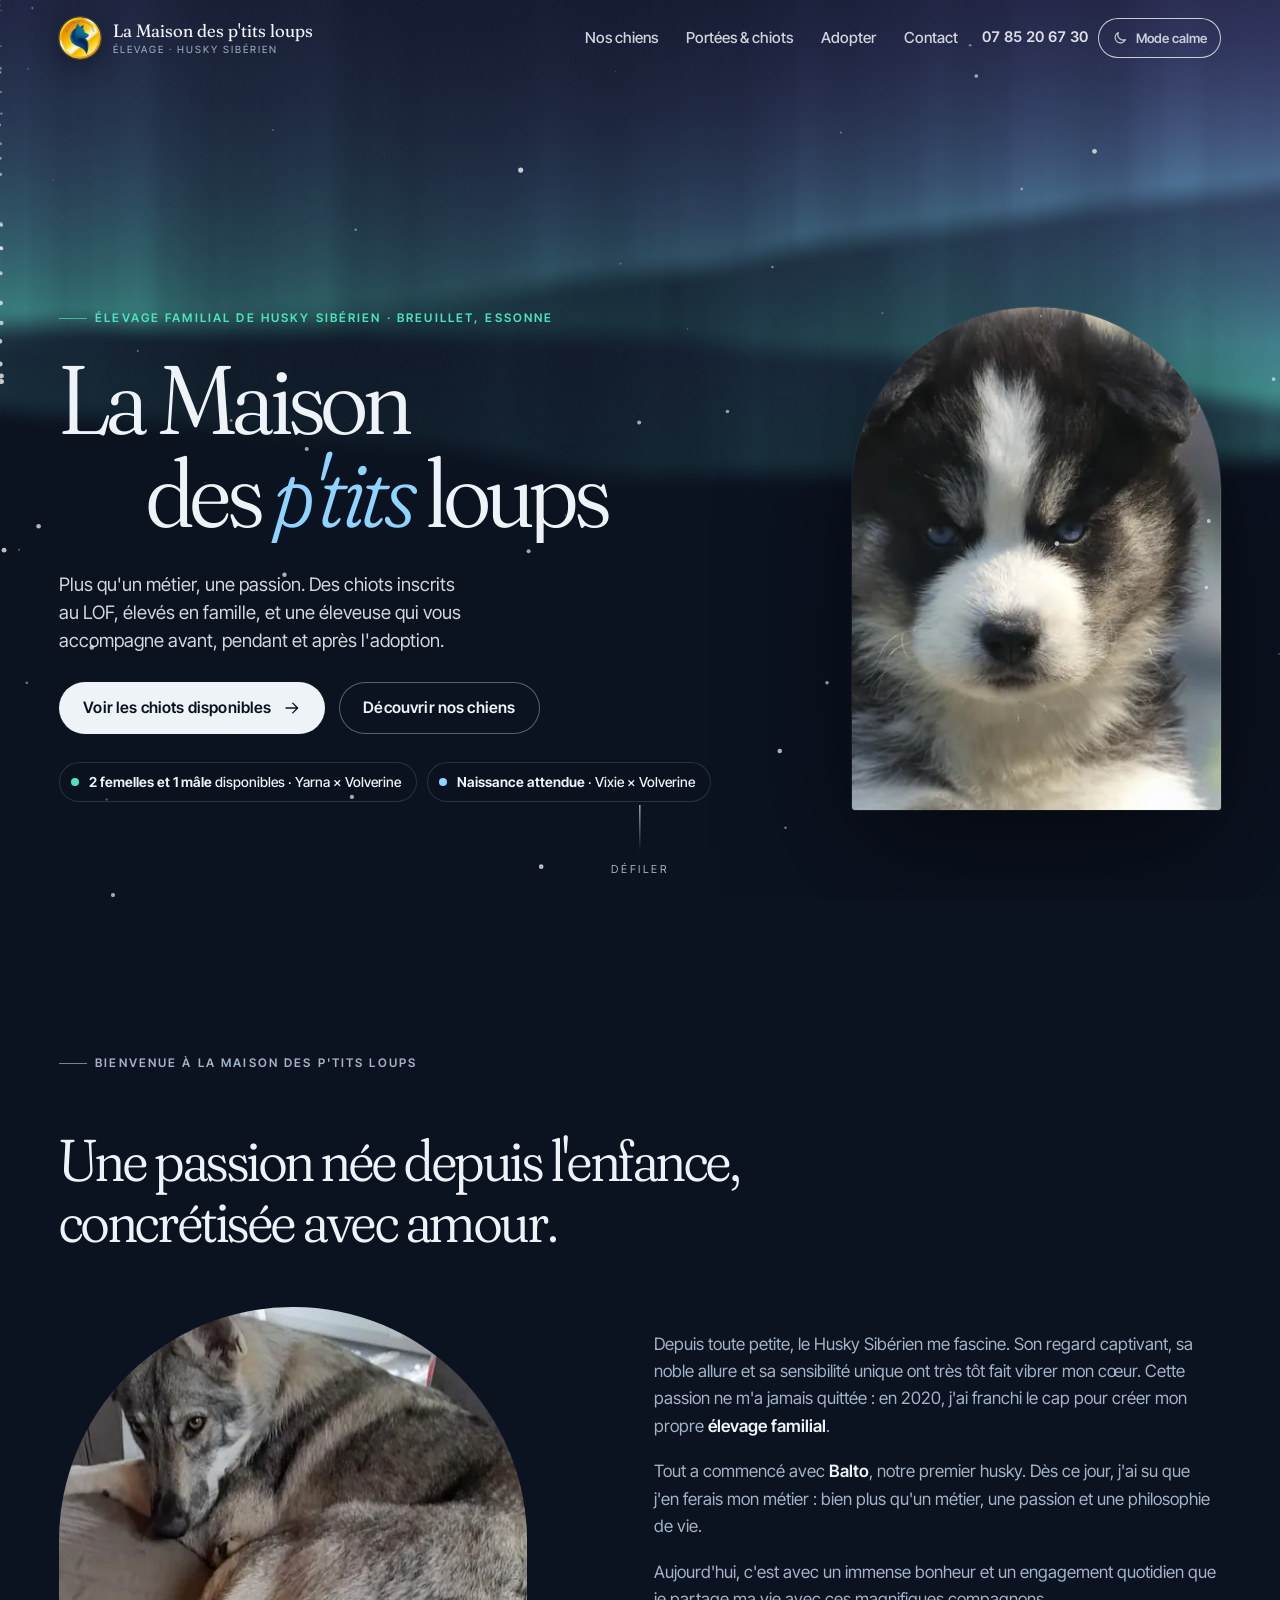
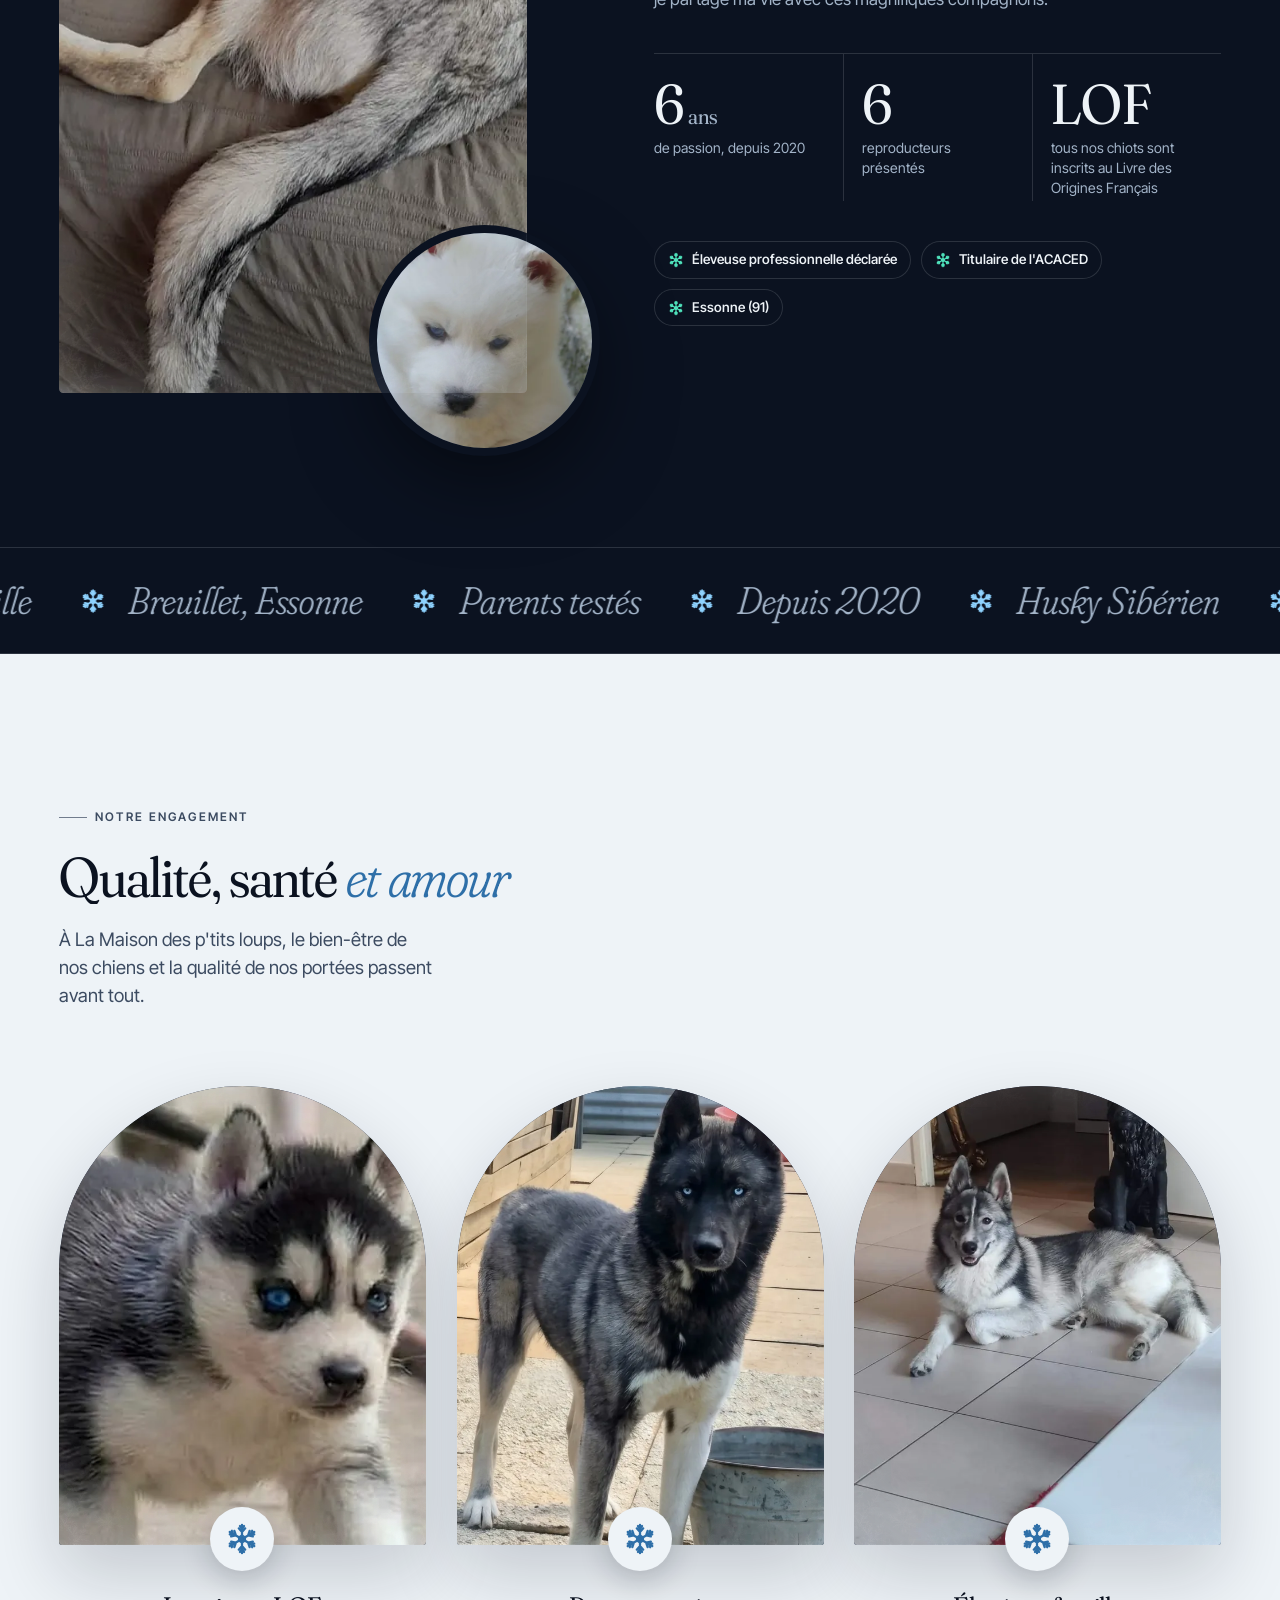
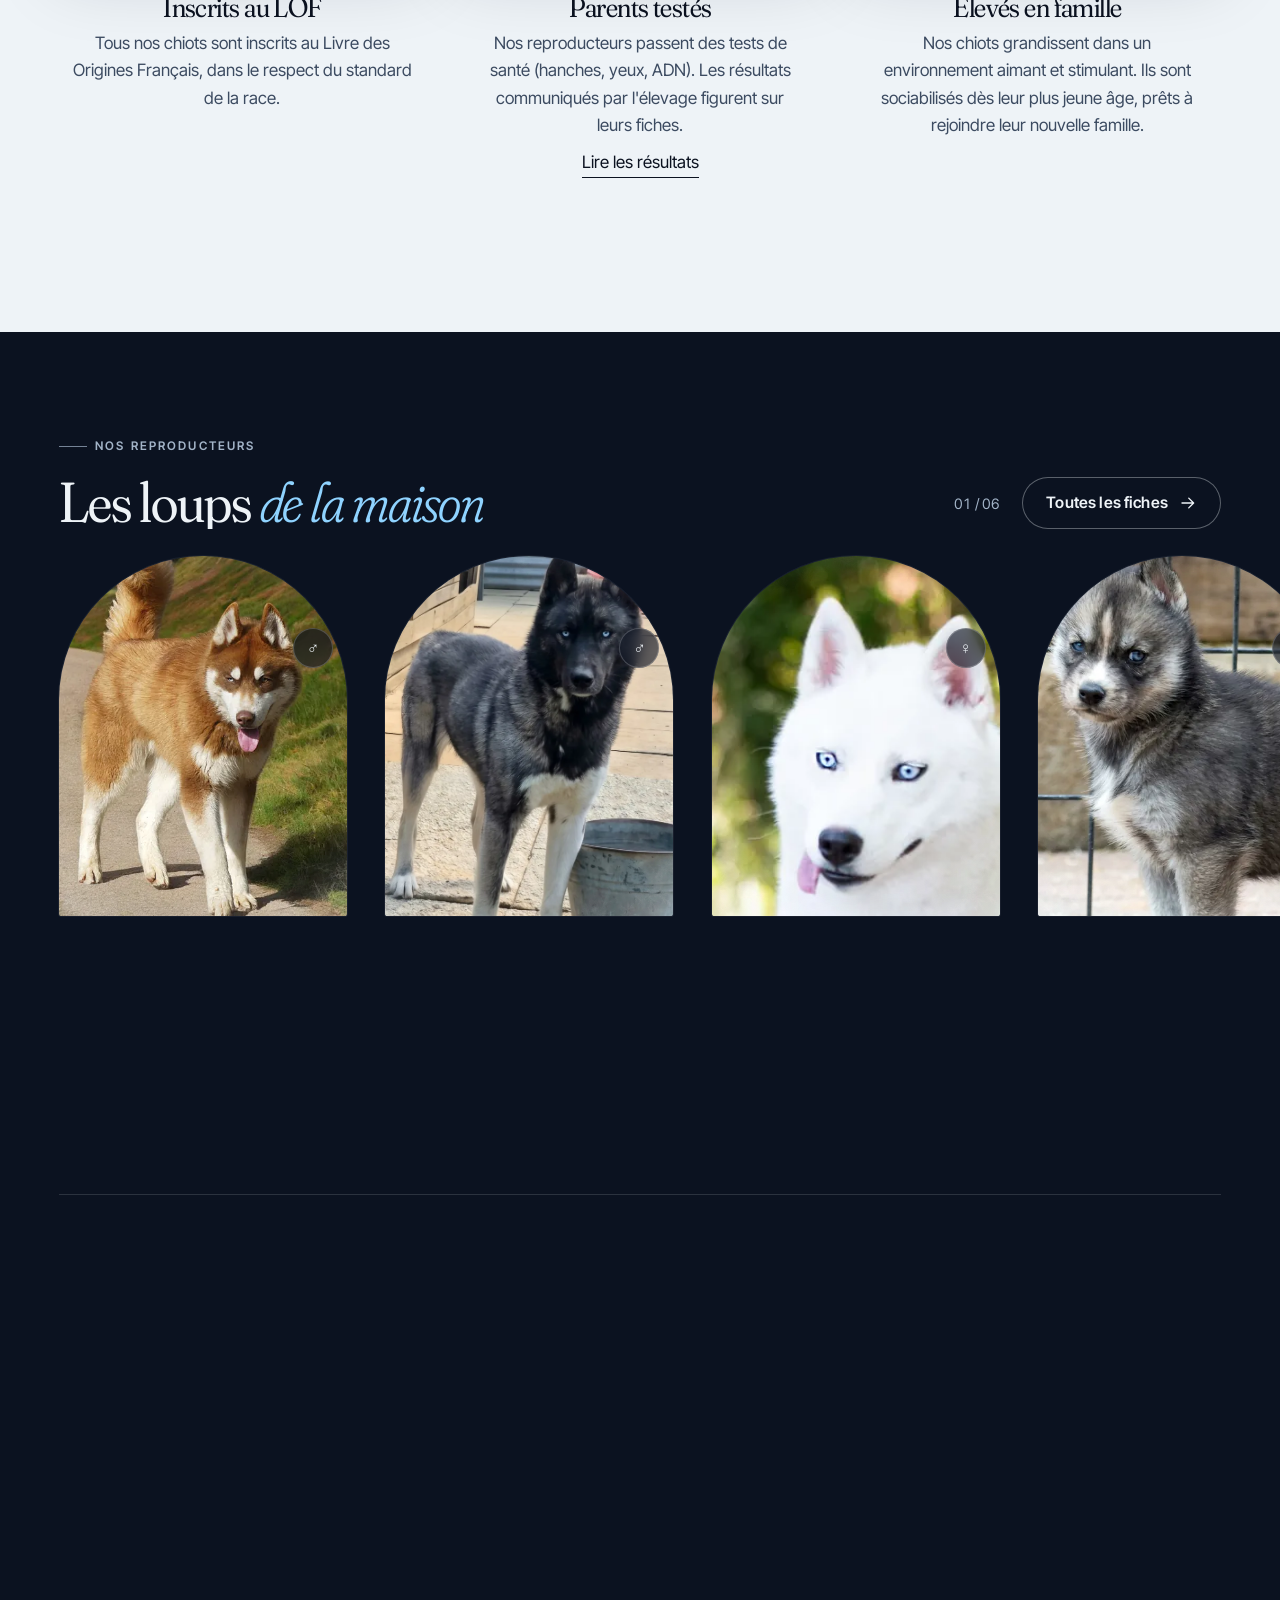
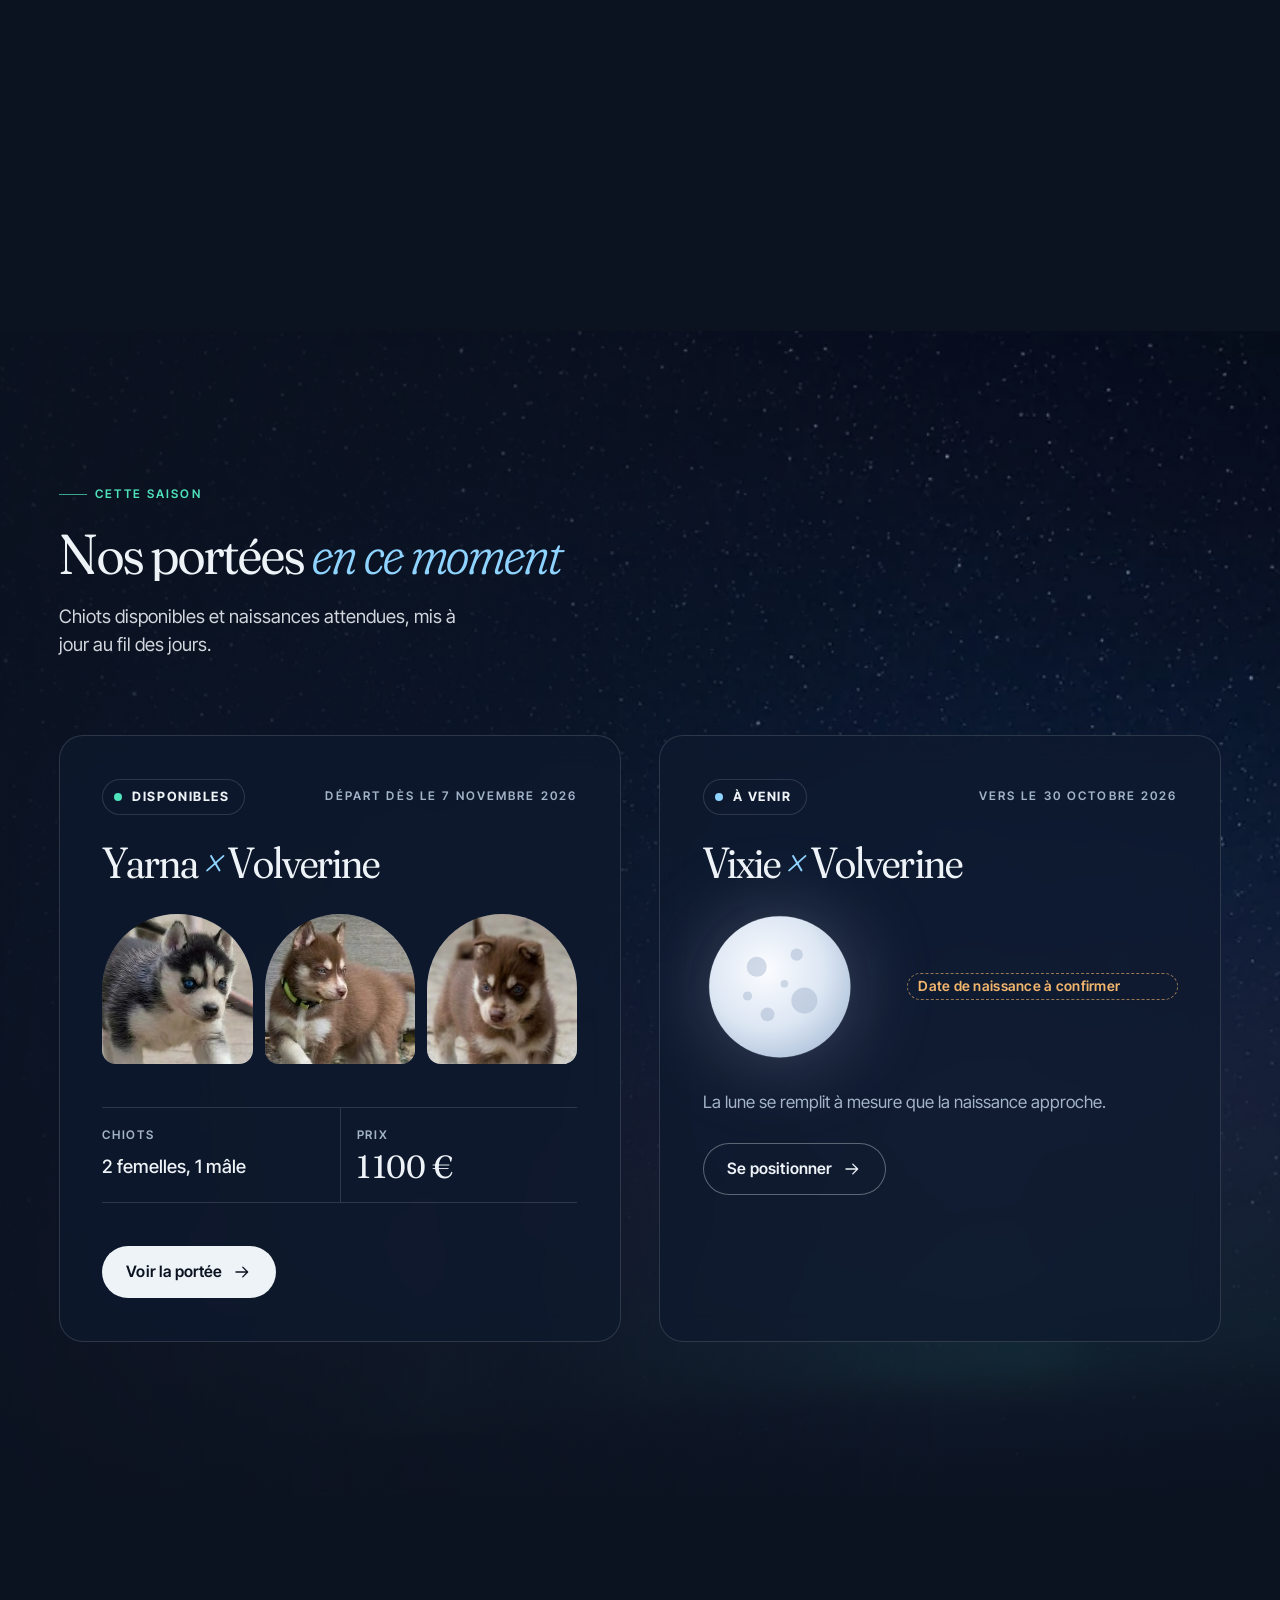
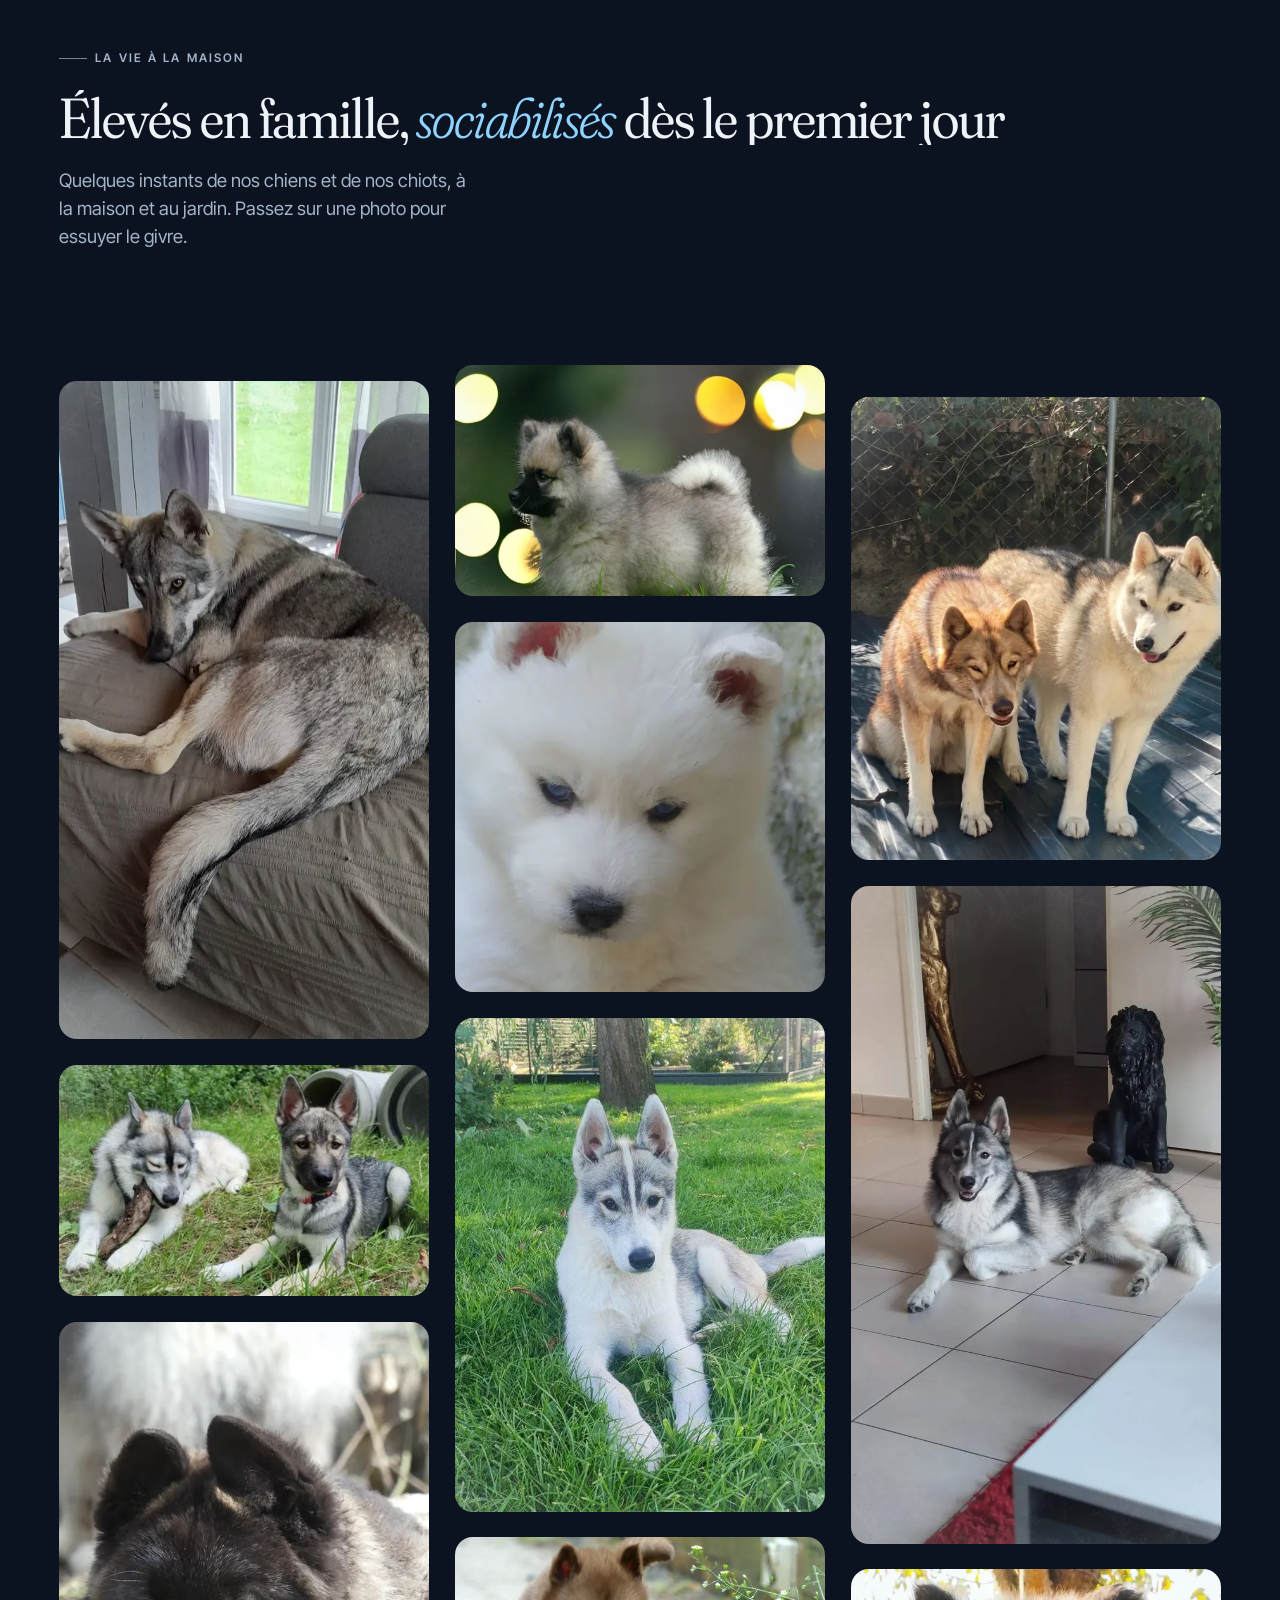
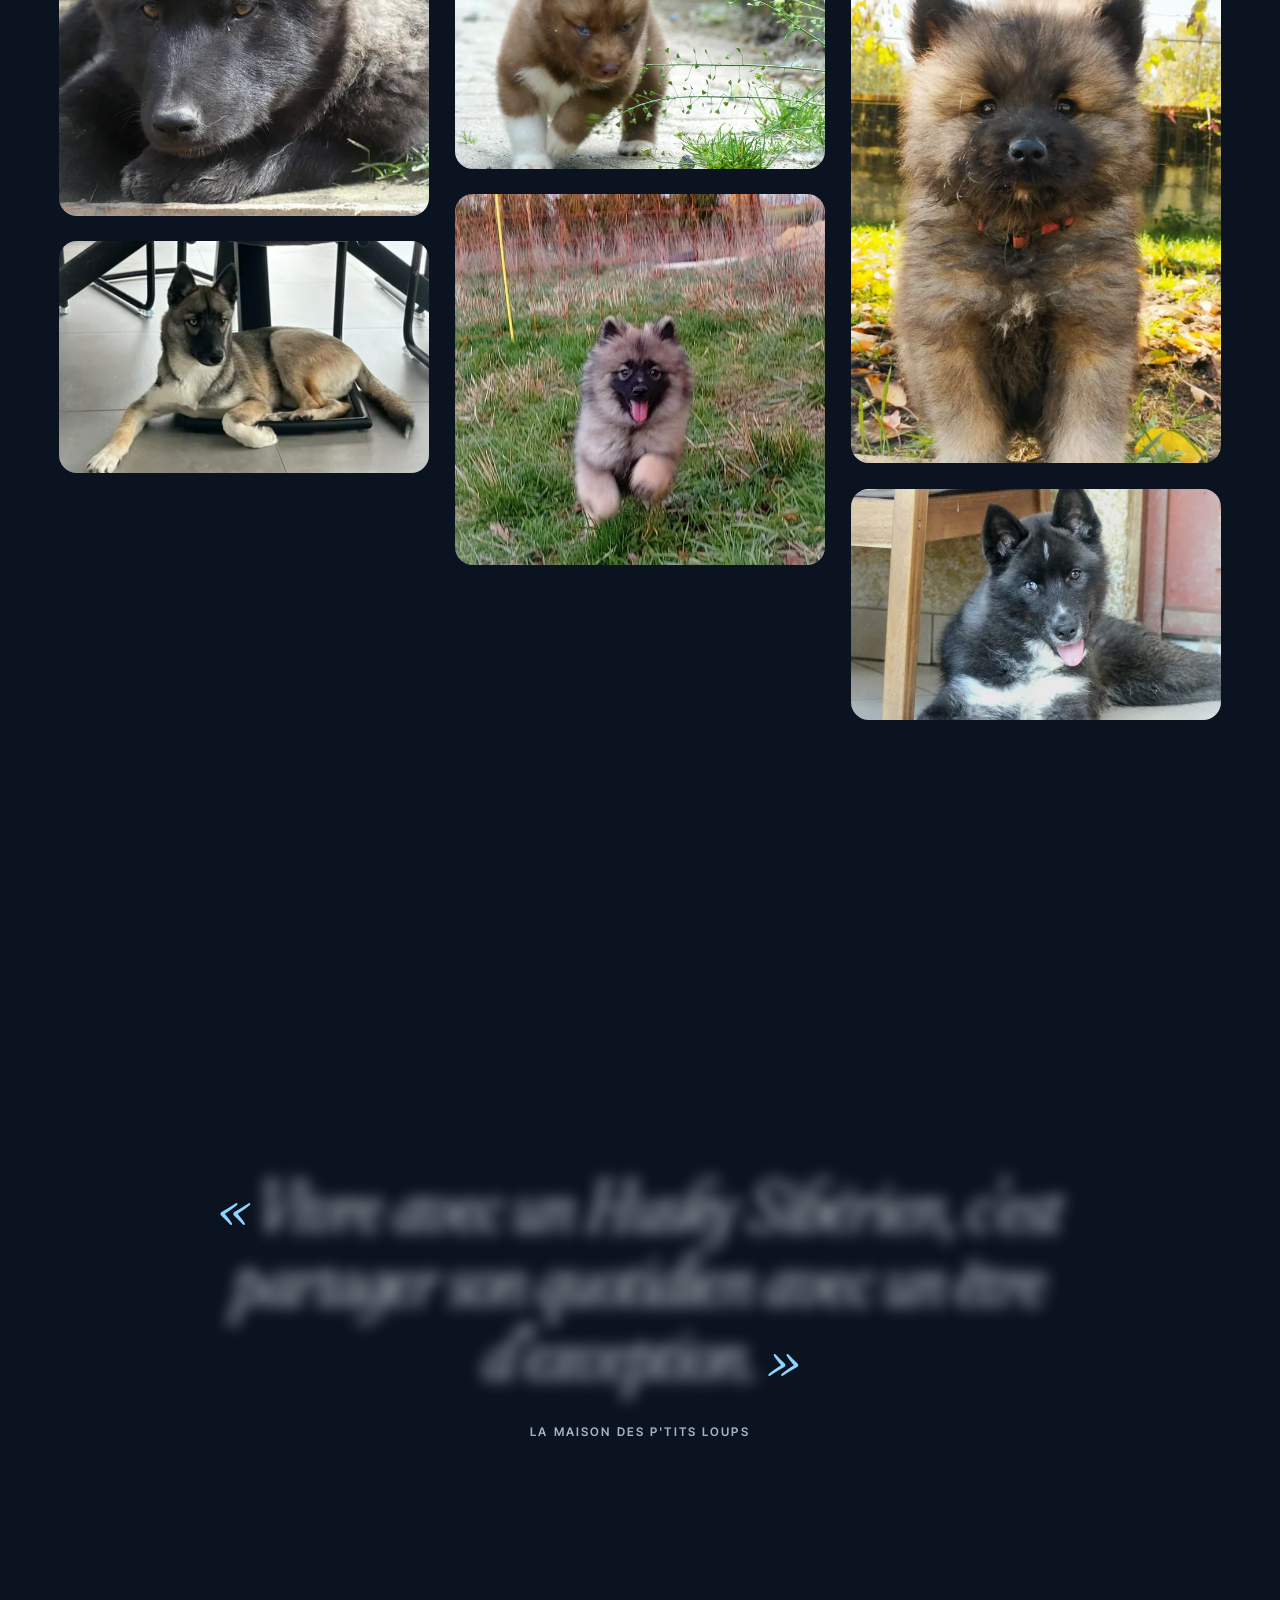
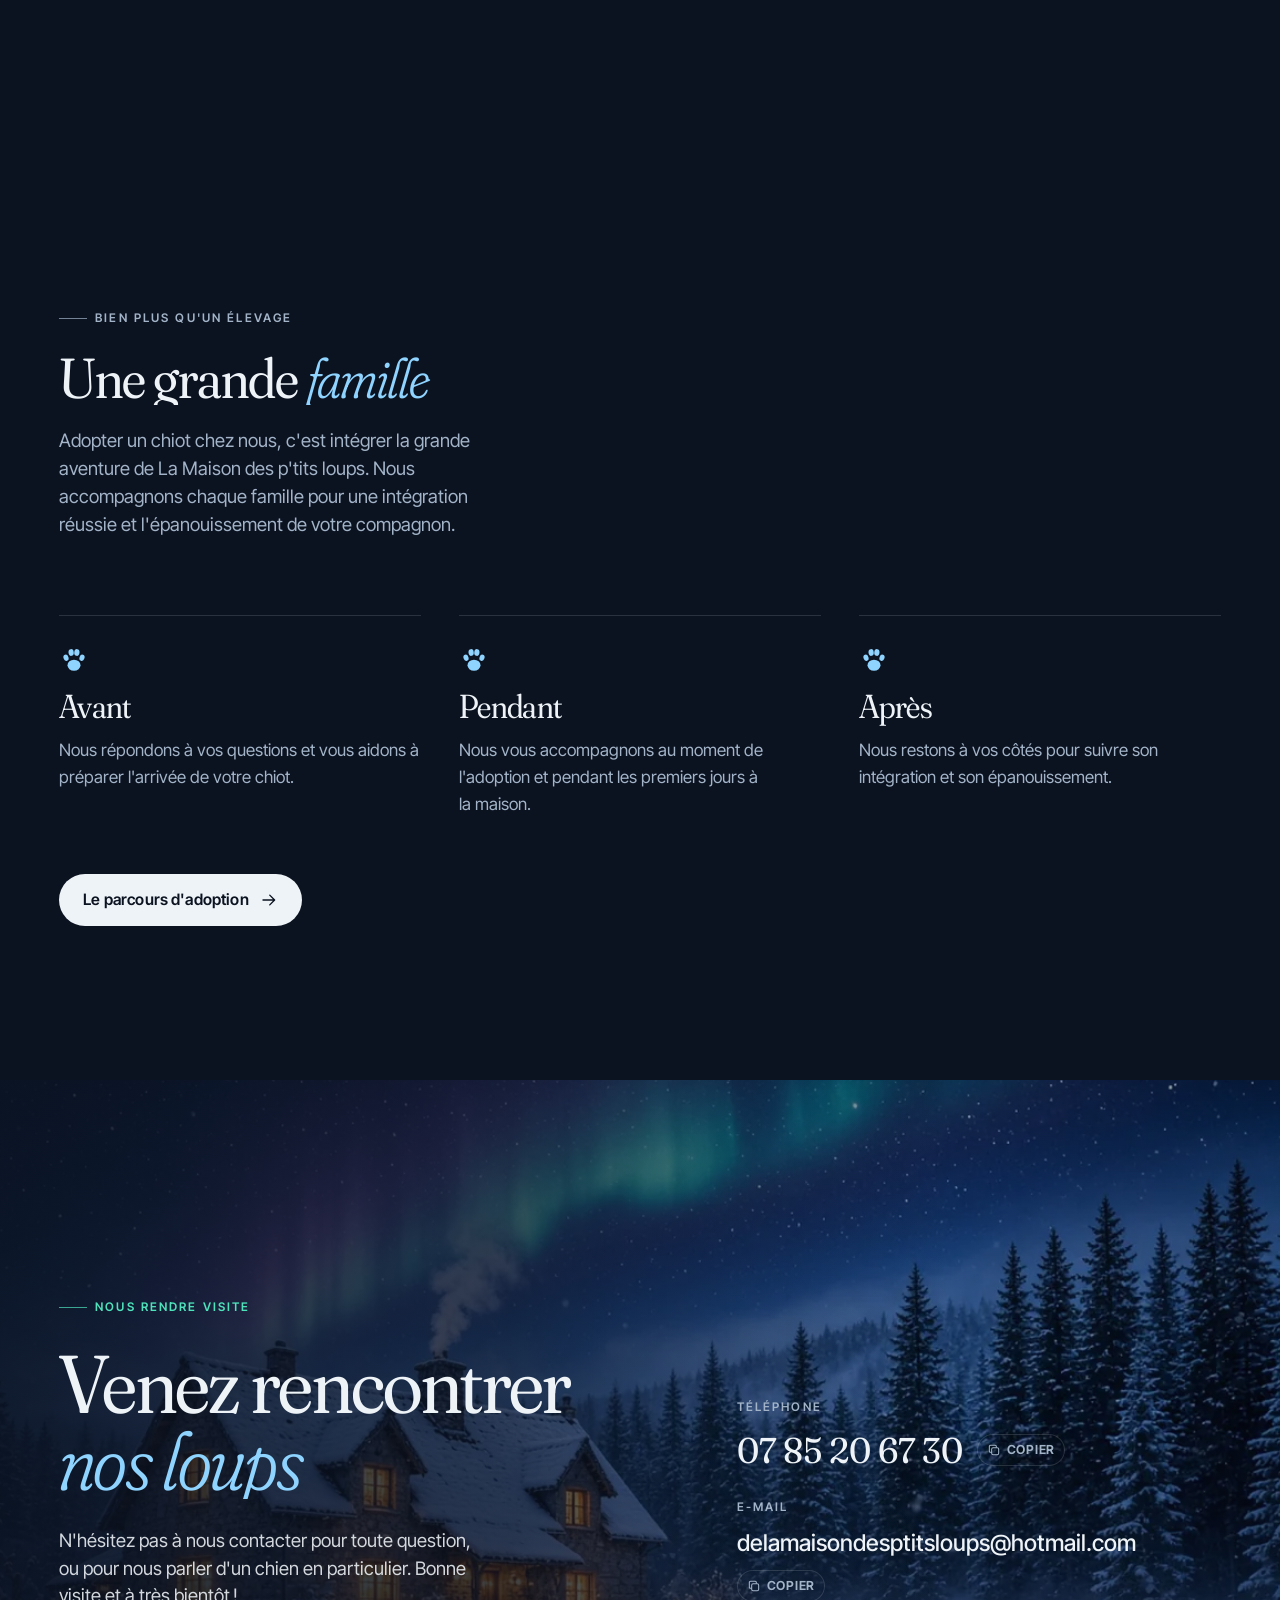
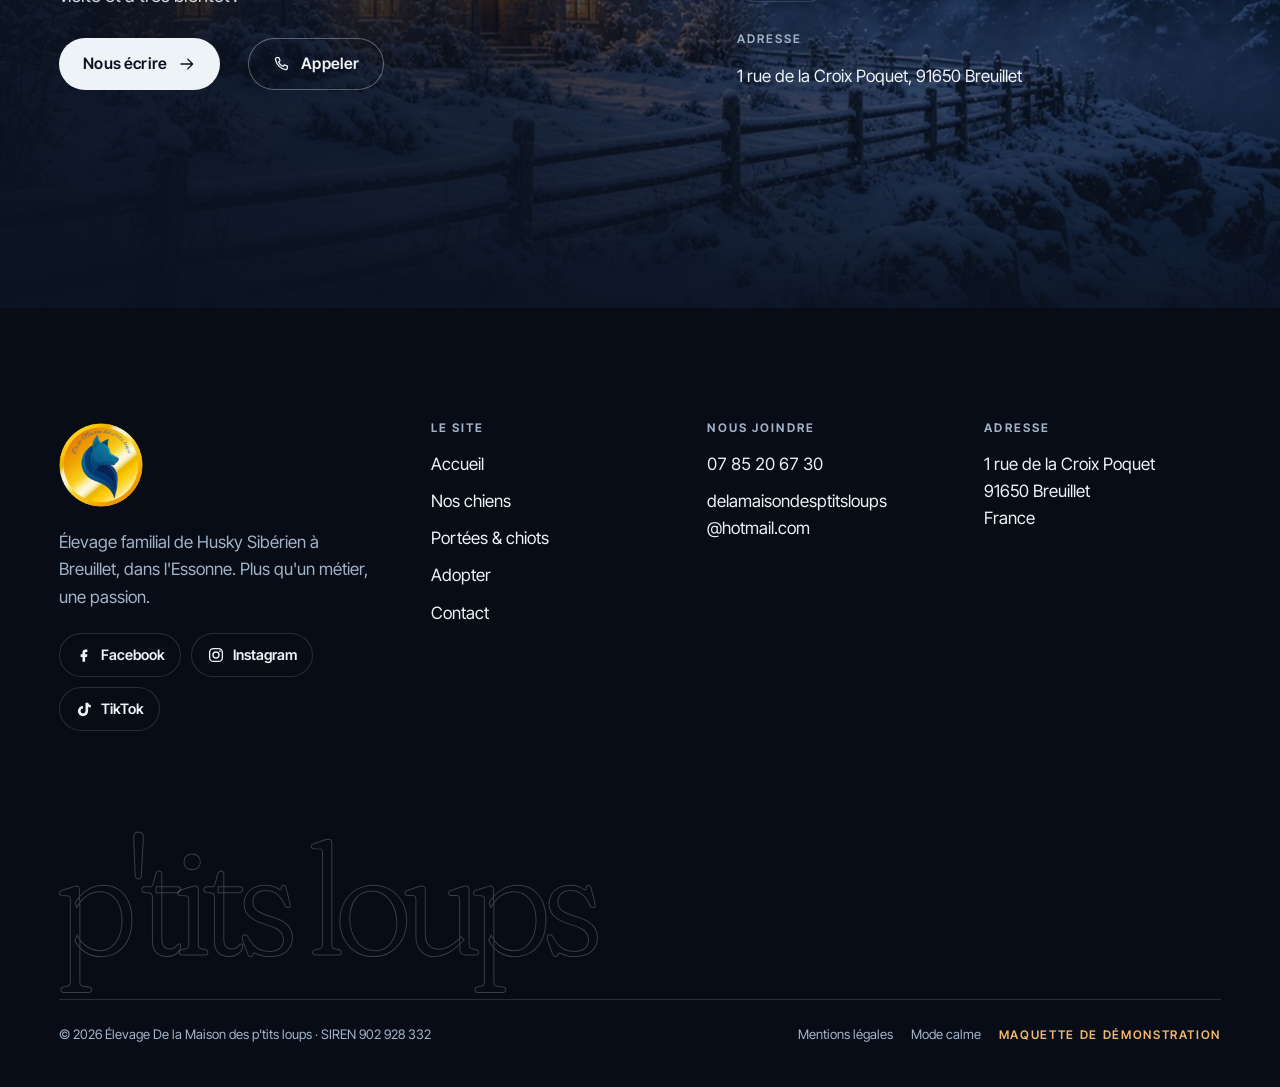
==== commit 9971d217: "Maquette v2 audit complet" ====
--- a/index.html
+++ b/index.html
@@ -11,14 +11,34 @@
 <meta property="og:description" content="Élevage familial de Husky Sibérien à Breuillet (Essonne) : chiots LOF, parents testés, élevés en famille.">
 <meta property="og:type" content="website">
 <meta property="og:locale" content="fr_FR">
-<meta property="og:image" content="assets/img/ui/partage.jpg">
+<meta property="og:image" content="https://maison-ptits-loups-maquette.vercel.app/assets/img/ui/partage.jpg">
+<meta property="og:image:width" content="1200">
+<meta property="og:image:height" content="630">
+<meta name="twitter:card" content="summary_large_image">
 <meta name="robots" content="noindex">
 <link rel="icon" href="assets/img/ui/favicon-48.png" type="image/png">
 <link rel="apple-touch-icon" href="assets/img/ui/apple-touch-icon.png">
-<link rel="preload" href="assets/fonts/fraunces-var.woff" as="font" type="font/woff" crossorigin>
-<link rel="preload" href="assets/fonts/intertight-var.woff" as="font" type="font/woff" crossorigin>
+<link rel="preload" href="assets/fonts/fraunces-var.woff2" as="font" type="font/woff2" crossorigin>
+<link rel="preload" href="assets/fonts/intertight-var.woff2" as="font" type="font/woff2" crossorigin>
 <link rel="stylesheet" href="assets/css/main.css">
-<script>document.documentElement.classList.remove('no-js');document.documentElement.classList.add('js');var v=null;try{v=localStorage.getItem('ptits-loups-calme')}catch(e){}if(v==='1'||(v!=='0'&&matchMedia('(prefers-reduced-motion: reduce)').matches))document.documentElement.classList.add('is-calm')</script>
+<link rel="modulepreload" href="assets/js/main.js">
+<link rel="modulepreload" href="assets/js/pages/home.js">
+<link rel="modulepreload" href="assets/js/core.js">
+<link rel="modulepreload" href="assets/js/data.js">
+<link rel="modulepreload" href="assets/js/render.js">
+<link rel="modulepreload" href="assets/js/fx/moon.js">
+<link rel="modulepreload" href="assets/vendor/lenis/lenis.js">
+<link rel="modulepreload" href="assets/js/fx/snow.js">
+<link rel="modulepreload" href="assets/js/fx/frost.js">
+<link rel="modulepreload" href="assets/js/fx/crystal.js">
+<link rel="modulepreload" href="assets/vendor/lenis/animate.js">
+<link rel="modulepreload" href="assets/vendor/lenis/dimensions.js">
+<link rel="modulepreload" href="assets/vendor/lenis/emitter.js">
+<link rel="modulepreload" href="assets/vendor/lenis/maths.js">
+<link rel="modulepreload" href="assets/vendor/lenis/virtual-scroll.js">
+<link rel="modulepreload" href="assets/vendor/lenis/debounce.js">
+<script type="application/ld+json">{"@context": "https://schema.org", "@type": "LocalBusiness", "name": "Élevage De la Maison des p'tits loups", "description": "Élevage familial de Husky Sibérien à Breuillet (Essonne) : chiots inscrits au LOF, élevés en famille.", "url": "https://maison-ptits-loups-maquette.vercel.app/", "image": "https://maison-ptits-loups-maquette.vercel.app/assets/img/ui/partage.jpg", "logo": "https://maison-ptits-loups-maquette.vercel.app/assets/img/ui/logo-medaille-512.png", "telephone": "+33 7 85 20 67 30", "email": "delamaisondesptitsloups@hotmail.com", "address": {"@type": "PostalAddress", "streetAddress": "1 rue de la Croix Poquet", "postalCode": "91650", "addressLocality": "Breuillet", "addressRegion": "Essonne", "addressCountry": "FR"}, "sameAs": ["https://www.facebook.com/LaMaisondesptitsloups1/", "https://instagram.com/la_maison_des_ptits_loups", "https://www.tiktok.com/@lamaisondesptitsloups"]}</script>
+<script>(function(){var d=document.documentElement,v=null,ss=null;d.classList.remove('no-js');d.classList.add('js');try{v=localStorage.getItem('ptits-loups-calme')}catch(e){}try{ss=sessionStorage}catch(e){}var calm=v==='1'||(v!=='0'&&matchMedia('(prefers-reduced-motion: reduce)').matches);if(calm){d.classList.add('is-calm');return}var tr=false;try{tr=!!ss&&ss.getItem('ptits-loups-transition')==='1'}catch(e){}if(tr)d.classList.add('from-transition');else if(true){var seen=false;try{seen=!!ss&&ss.getItem('ptits-loups-intro')==='1'}catch(e){}if(!seen)d.classList.add('play-intro')}})();</script>
 </head>
 <body data-page="home">
 <a class="skip" href="#contenu">Aller au contenu</a>
@@ -52,7 +72,7 @@
     </div>
   </div>
 </header>
-<div class="menu" id="menu" data-menu aria-hidden="true">
+<div class="menu" id="menu" data-menu aria-hidden="true" data-lenis-prevent>
   <div class="aurora-slot" data-aurora-slot></div>
   <div class="wrap">
     <nav class="menu__links" aria-label="Menu"><a href="index.html" aria-current="page">Accueil</a><a href="chiens.html">Nos chiens</a><a href="portees.html">Portées & chiots</a><a href="adopter.html">Adopter</a><a href="contact.html">Contact</a></nav>
@@ -60,15 +80,15 @@
   </div>
 </div>
 <main id="contenu">
-<div class="intro" data-intro aria-hidden="true"><span class="intro__eye" data-eye="l"></span><span class="intro__eye" data-eye="r"></span><button class="intro__skip" type="button" data-intro-skip>Passer</button></div>
+<div class="intro" data-intro><span class="intro__eye" data-eye="l" aria-hidden="true"></span><span class="intro__eye" data-eye="r" aria-hidden="true"></span><button class="intro__skip" type="button" data-intro-skip>Passer</button></div>
 <section class="hero" data-aurora data-tone="dark" aria-labelledby="titre-accueil">
-  <div class="bg" data-parallax-bg><picture><source media="(max-width: 700px) and (orientation: portrait)" srcset="assets/img/grok/accueil-ouverture-9x16.webp"><img src="assets/img/grok/accueil-ouverture-16x9-1280.webp" srcset="assets/img/grok/accueil-ouverture-16x9-1280.webp 1280w, assets/img/grok/accueil-ouverture-16x9.webp 1920w" sizes="100vw" width="1920" height="1289" alt="" loading="eager" fetchpriority="high" decoding="async" data-grok="accueil-ouverture-16x9"></picture></div>
+  <div class="bg" data-parallax-bg><picture><source media="(max-width: 700px) and (orientation: portrait)" srcset="assets/img/grok/accueil-ouverture-9x16-720.webp 720w, assets/img/grok/accueil-ouverture-9x16.webp 1080w" sizes="100vw"><img src="assets/img/grok/accueil-ouverture-16x9-1280.webp" srcset="assets/img/grok/accueil-ouverture-16x9-1280.webp 1280w, assets/img/grok/accueil-ouverture-16x9.webp 1920w" sizes="100vw" width="1920" height="1289" alt="" loading="eager" fetchpriority="high" decoding="async" data-grok="accueil-ouverture-16x9"></picture></div>
   <div class="aurora-slot" data-aurora-slot></div>
   <div class="wrap">
     <div class="hero__grid">
       <div class="hero__text">
         <p class="label eyebrow label--aurora" data-hero-fade>Élevage familial de Husky Sibérien · Breuillet, Essonne</p>
-        <h1 class="hero__title" id="titre-accueil" data-hero-title><span class="line">La Maison</span><span class="line indent">des <em>p'tits</em> loups</span></h1>
+        <h1 class="hero__title" id="titre-accueil" data-hero-title><span class="line">La Maison</span> <span class="line indent">des <em>p'tits</em> loups</span></h1>
         <p class="lead" data-hero-fade>Plus qu'un métier, une passion. Des chiots inscrits au LOF, élevés en famille, et une éleveuse qui vous accompagne avant, pendant et après l'adoption.</p>
         <div class="row" data-hero-fade><a class="btn" data-magnetic href="portees.html">Voir les chiots disponibles<svg aria-hidden="true" focusable="false"><use href="#i-arrow"></use></svg></a><a class="btn btn--ghost" data-magnetic href="chiens.html">Découvrir nos chiens</a></div>
         <div class="hero__chips" data-hero-fade data-litter-chips></div>
@@ -89,8 +109,8 @@
     </div>
     <div class="welcome__body">
       <div class="prose" data-reveal>
-        <p>Depuis toute petite, le Husky Sibérien me fascine. Son regard captivant, sa noble allure et sa sensibilité unique ont très tôt fait vibrer mon cœur. Cette passion ne m'a jamais quittée : en 2020, j'ai franchi le cap pour créer mon propre <strong>élevage familial</strong>.</p>
-        <p>Tout a commencé avec <strong>Balto</strong>, notre premier husky. Dès ce jour, j'ai su que j'en ferais mon métier : bien plus qu'un métier, une passion et une philosophie de vie.</p>
+        <p>Depuis toute petite, le Husky Sibérien me fascine. Son regard captivant, sa noble allure et sa sensibilité unique ont très tôt fait vibrer mon cœur. Cette passion ne m'a jamais quittée : en 2020, j'ai franchi le cap pour créer mon propre <strong>élevage familial</strong>.</p>
+        <p>Tout a commencé avec <strong>Balto</strong>, notre premier husky. Dès ce jour, j'ai su que j'en ferais mon métier : bien plus qu'un métier, une passion et une philosophie de vie.</p>
         <p>Aujourd'hui, c'est avec un immense bonheur et un engagement quotidien que je partage ma vie avec ces magnifiques compagnons.</p>
       </div>
       <div class="facts" data-reveal>
@@ -123,7 +143,7 @@
       </article>
       <article class="pledge" data-tilt data-reveal>
         <div class="pledge__figure"><figure class="media" data-frost><img src="assets/img/photos/apache-1280.webp" srcset="assets/img/photos/apache-640.webp 640w, assets/img/photos/apache-1280.webp 1280w, assets/img/photos/apache-1920.webp 1920w" sizes="(max-width: 900px) 90vw, 30vw" width="2132" height="3412" alt="Husky noir et gris aux yeux clairs, debout dans la cour" loading="lazy" decoding="async" style="object-position:50% 25%"></figure><span class="pledge__icon"><svg class="crystal" viewBox="0 0 24 24" aria-hidden="true"><path pathLength="1" d="M12 12L12.00 2.00M12.00 7.00L9.72 4.47M12.00 7.00L14.28 4.47M12.00 4.50L10.53 2.87M12.00 4.50L13.47 2.87"/><path pathLength="1" d="M12 12L20.66 7.00M16.33 9.50L17.38 6.27M16.33 9.50L19.66 10.21M18.50 8.25L19.18 6.16M18.50 8.25L20.65 8.71"/><path pathLength="1" d="M12 12L20.66 17.00M16.33 14.50L19.66 13.79M16.33 14.50L17.38 17.73M18.50 15.75L20.65 15.29M18.50 15.75L19.18 17.84"/><path pathLength="1" d="M12 12L12.00 22.00M12.00 17.00L14.28 19.53M12.00 17.00L9.72 19.53M12.00 19.50L13.47 21.13M12.00 19.50L10.53 21.13"/><path pathLength="1" d="M12 12L3.34 17.00M7.67 14.50L6.62 17.73M7.67 14.50L4.34 13.79M5.50 15.75L4.82 17.84M5.50 15.75L3.35 15.29"/><path pathLength="1" d="M12 12L3.34 7.00M7.67 9.50L4.34 10.21M7.67 9.50L6.62 6.27M5.50 8.25L3.35 8.71M5.50 8.25L4.82 6.16"/><path pathLength="1" d="M12 9.6L14.08 10.8L14.08 13.2L12 14.4L9.92 13.2L9.92 10.8Z"/></svg></span></div>
-        <div class="pledge__body"><h3 class="pledge__title">Parents testés</h3><p>Nos reproducteurs passent des tests de santé (hanches, yeux, ADN). Leurs résultats sont publiés sur chaque fiche.</p><a class="link link--always" href="chiens.html#tests">Lire les résultats</a></div>
+        <div class="pledge__body"><h3 class="pledge__title">Parents testés</h3><p>Nos reproducteurs passent des tests de santé (hanches, yeux, ADN). Les résultats communiqués par l'élevage figurent sur leurs fiches.</p><a class="link link--always" href="chiens.html#tests">Lire les résultats</a></div>
       </article>
       <article class="pledge" data-tilt data-reveal>
         <div class="pledge__figure"><figure class="media" data-frost><img src="assets/img/photos/chien-salon-1280.webp" srcset="assets/img/photos/chien-salon-640.webp 640w, assets/img/photos/chien-salon-1280.webp 1280w, assets/img/photos/chien-salon-1920.webp 1920w" sizes="(max-width: 900px) 90vw, 30vw" width="922" height="2048" alt="Un de nos chiens couché dans le salon, à côté d'une statue de lion" loading="lazy" decoding="async" style="object-position:50% 60%"></figure><span class="pledge__icon"><svg class="crystal" viewBox="0 0 24 24" aria-hidden="true"><path pathLength="1" d="M12 12L12.00 2.00M12.00 7.00L9.72 4.47M12.00 7.00L14.28 4.47M12.00 4.50L10.53 2.87M12.00 4.50L13.47 2.87"/><path pathLength="1" d="M12 12L20.66 7.00M16.33 9.50L17.38 6.27M16.33 9.50L19.66 10.21M18.50 8.25L19.18 6.16M18.50 8.25L20.65 8.71"/><path pathLength="1" d="M12 12L20.66 17.00M16.33 14.50L19.66 13.79M16.33 14.50L17.38 17.73M18.50 15.75L20.65 15.29M18.50 15.75L19.18 17.84"/><path pathLength="1" d="M12 12L12.00 22.00M12.00 17.00L14.28 19.53M12.00 17.00L9.72 19.53M12.00 19.50L13.47 21.13M12.00 19.50L10.53 21.13"/><path pathLength="1" d="M12 12L3.34 17.00M7.67 14.50L6.62 17.73M7.67 14.50L4.34 13.79M5.50 15.75L4.82 17.84M5.50 15.75L3.35 15.29"/><path pathLength="1" d="M12 12L3.34 7.00M7.67 9.50L4.34 10.21M7.67 9.50L6.62 6.27M5.50 8.25L3.35 8.71M5.50 8.25L4.82 6.16"/><path pathLength="1" d="M12 9.6L14.08 10.8L14.08 13.2L12 14.4L9.92 13.2L9.92 10.8Z"/></svg></span></div>
@@ -167,7 +187,7 @@
 </section>
 
 <section class="quote" data-aurora data-tone="dark">
-  <div class="bg" data-parallax-bg><picture><source media="(max-width: 700px) and (orientation: portrait)" srcset="assets/img/grok/accueil-citation-clairiere-9x16.webp"><img src="assets/img/grok/accueil-citation-clairiere-16x9-1280.webp" srcset="assets/img/grok/accueil-citation-clairiere-16x9-1280.webp 1280w, assets/img/grok/accueil-citation-clairiere-16x9.webp 1920w" sizes="100vw" width="1920" height="1289" alt="" loading="lazy" decoding="async" data-grok="accueil-citation-clairiere-16x9"></picture></div>
+  <div class="bg" data-parallax-bg><picture><source media="(max-width: 700px) and (orientation: portrait)" srcset="assets/img/grok/accueil-citation-clairiere-9x16-720.webp 720w, assets/img/grok/accueil-citation-clairiere-9x16.webp 1080w" sizes="100vw"><img src="assets/img/grok/accueil-citation-clairiere-16x9-1280.webp" srcset="assets/img/grok/accueil-citation-clairiere-16x9-1280.webp 1280w, assets/img/grok/accueil-citation-clairiere-16x9.webp 1920w" sizes="100vw" width="1920" height="1289" alt="" loading="lazy" decoding="async" data-grok="accueil-citation-clairiere-16x9"></picture></div>
   <div class="aurora-slot" data-aurora-slot></div>
   <div class="wrap"><figure style="margin:0"><blockquote data-quote>Vivre avec un Husky Sibérien, c'est partager son quotidien avec un être d'exception.</blockquote><figcaption class="label">La Maison des p'tits loups</figcaption></figure></div>
 </section>
@@ -195,14 +215,14 @@
     <div class="stack" style="--gap:28px">
       <p class="label eyebrow label--aurora">Nous rendre visite</p>
       <h2 class="cta__title" data-split>Venez rencontrer <em>nos loups</em></h2>
-      <p class="lead">N'hésitez pas à nous contacter pour toute question, ou pour nous parler d'un chien en particulier. Bonne visite et à très bientôt !</p>
+      <p class="lead">N'hésitez pas à nous contacter pour toute question, ou pour nous parler d'un chien en particulier. Bonne visite et à très bientôt !</p>
       <div class="row"><a class="btn" data-magnetic href="contact.html#ecrire">Nous écrire<svg aria-hidden="true" focusable="false"><use href="#i-arrow"></use></svg></a><a class="btn btn--ghost" data-magnetic href="tel:+33785206730"><svg aria-hidden="true" focusable="false"><use href="#i-phone"></use></svg>Appeler</a></div>
     </div>
     <div class="cta__contacts">
   <span class="label">Téléphone</span>
-  <div class="row"><a class="big-contact" href="tel:+33785206730">07 85 20 67 30</a><button class="copy" type="button" data-copy="07 85 20 67 30"><svg aria-hidden="true" focusable="false"><use href="#i-copy"></use></svg>Copier</button></div>
+  <div class="row"><a class="big-contact" href="tel:+33785206730">07 85 20 67 30</a><button class="copy" type="button" data-copy="07 85 20 67 30" aria-label="Copier le numéro de téléphone"><svg aria-hidden="true" focusable="false"><use href="#i-copy"></use></svg>Copier</button></div>
   <span class="label" style="margin-top:14px">E-mail</span>
-  <div class="row"><a class="big-contact big-contact--mail" href="mailto:delamaisondesptitsloups@hotmail.com">delamaisondesptitsloups<wbr>@hotmail.com</a><button class="copy" type="button" data-copy="delamaisondesptitsloups@hotmail.com"><svg aria-hidden="true" focusable="false"><use href="#i-copy"></use></svg>Copier</button></div>
+  <div class="row"><a class="big-contact big-contact--mail" href="mailto:delamaisondesptitsloups@hotmail.com">delamaisondesptitsloups<wbr>@hotmail.com</a><button class="copy" type="button" data-copy="delamaisondesptitsloups@hotmail.com" aria-label="Copier l'adresse e-mail"><svg aria-hidden="true" focusable="false"><use href="#i-copy"></use></svg>Copier</button></div>
   <span class="label" style="margin-top:14px">Adresse</span>
   <p>1 rue de la Croix Poquet, 91650 Breuillet</p>
 </div>
--- a/assets/css/main.css
+++ b/assets/css/main.css
@@ -4,9 +4,9 @@
    glacier) ; les photos sont des fenêtres givrées en arche.
    ===================================================================== */
 
-@font-face { font-family: "Fraunces"; src: url("../fonts/fraunces-var.woff") format("woff"); font-weight: 100 900; font-style: normal; font-display: swap; }
-@font-face { font-family: "Fraunces"; src: url("../fonts/fraunces-italic-var.woff") format("woff"); font-weight: 100 900; font-style: italic; font-display: swap; }
-@font-face { font-family: "Inter Tight"; src: url("../fonts/intertight-var.woff") format("woff"); font-weight: 100 900; font-style: normal; font-display: swap; }
+@font-face { font-family: "Fraunces"; src: url("../fonts/fraunces-var.woff2") format("woff2"); font-weight: 300 420; font-style: normal; font-display: swap; }
+@font-face { font-family: "Fraunces"; src: url("../fonts/fraunces-italic-var.woff2") format("woff2"); font-weight: 280 400; font-style: italic; font-display: swap; }
+@font-face { font-family: "Inter Tight"; src: url("../fonts/intertight-var.woff2") format("woff2"); font-weight: 100 900; font-style: normal; font-display: swap; }
 
 :root {
   /* Couleurs */
@@ -28,8 +28,8 @@
   /* Typographie */
   --f-display: "Fraunces", "Iowan Old Style", "Palatino Linotype", Georgia, serif;
   --f-body: "Inter Tight", "Helvetica Neue", Arial, system-ui, sans-serif;
-  --t-hero: clamp(3rem, 8.6vw, 9.2rem);
-  --t-h1: clamp(2.6rem, 6.4vw, 6.4rem);
+  --t-hero: clamp(2.4rem, 7.6vw, 7.6rem);
+  --t-h1: clamp(2.6rem, 6.4vw, 6.2rem);
   --t-h2: clamp(2.1rem, 4.4vw, 4.4rem);
   --t-h3: clamp(1.45rem, 2.1vw, 2rem);
   --t-lead: clamp(1.12rem, 1.45vw, 1.38rem);
@@ -54,8 +54,9 @@
 body {
   margin: 0; background: var(--night); color: var(--glacier);
   font-family: var(--f-body); font-size: var(--t-body); line-height: 1.6; font-weight: 400;
-  -webkit-font-smoothing: antialiased; text-rendering: optimizeLegibility; overflow-x: clip;
-}
+  -webkit-font-smoothing: antialiased; text-rendering: optimizeLegibility; overflow-x: hidden;
+}
+@supports (overflow: clip) { body { overflow-x: clip; } }
 body::before { content: ""; position: fixed; inset: 0 0 auto; height: env(safe-area-inset-top, 0px); z-index: 90; background: var(--night); }
 img, svg, canvas, video { display: block; max-width: 100%; }
 figure { margin: 0; }
@@ -66,6 +67,7 @@
 ::selection { background: var(--aurora-a); color: var(--night); }
 :focus-visible { outline: 2px solid var(--ice); outline-offset: 3px; border-radius: 4px; }
 [hidden] { display: none !important; }
+[id] { scroll-margin-top: calc(var(--header-h) + 16px); }
 .sr-only { position: absolute !important; width: 1px; height: 1px; overflow: hidden; clip: rect(0 0 0 0); white-space: nowrap; }
 .skip { position: fixed; left: 12px; top: -60px; z-index: 200; background: var(--glacier); color: var(--night); padding: 10px 16px; border-radius: 999px; font-weight: 600; transition: top .2s; }
 .skip:focus { top: calc(12px + env(safe-area-inset-top, 0px)); }
@@ -84,13 +86,13 @@
 .h3 { font-size: var(--t-h3); line-height: 1.08; }
 .prose { display: grid; gap: 1.1em; max-width: 62ch; color: var(--mist); }
 .prose strong { color: var(--glacier); font-weight: 600; }
-.todo { display: inline-flex; align-items: center; gap: .4em; font-size: .82em; font-weight: 600; letter-spacing: .02em; color: var(--ember); border: 1px dashed color-mix(in srgb, var(--ember) 60%, transparent); border-radius: 999px; padding: .1em .7em; white-space: nowrap; }
+.todo { display: inline-flex; flex-wrap: wrap; align-items: center; gap: .4em; max-width: 100%; font-size: .82em; font-weight: 600; letter-spacing: .02em; color: var(--ember); border: 1px dashed rgba(242, 182, 109, .6); border-radius: 14px; padding: .1em .7em; white-space: normal; }
 .tone-light .todo { color: #9A5B12; border-color: rgba(154, 91, 18, .5); }
 .demo-tag { display: inline-flex; gap: .4em; align-items: center; font-size: var(--t-label); text-transform: uppercase; letter-spacing: .14em; font-weight: 600; color: var(--ember); }
 .tabnum { font-variant-numeric: tabular-nums; }
 
 /* ---------- Mise en page ---------- */
-.wrap { width: 100%; max-width: 1480px; margin-inline: auto; padding-left: max(var(--gutter), env(safe-area-inset-left, 0px)); padding-right: max(var(--gutter), env(safe-area-inset-right, 0px)); }
+.wrap { width: 100%; max-width: 1680px; margin-inline: auto; padding-left: max(var(--gutter), env(safe-area-inset-left, 0px)); padding-right: max(var(--gutter), env(safe-area-inset-right, 0px)); }
 .section { position: relative; padding-block: var(--section); }
 .section > .wrap { position: relative; z-index: 2; }
 .tone-light { background: var(--glacier); color: var(--ink); }
@@ -124,6 +126,7 @@
 .header::before { content: ""; position: absolute; inset: 0; background: rgba(11, 18, 32, .62); backdrop-filter: blur(14px) saturate(140%); -webkit-backdrop-filter: blur(14px) saturate(140%); opacity: 0; transition: opacity .5s; border-bottom: 1px solid var(--line); }
 .header.is-scrolled::before { opacity: 1; }
 .header.is-hidden { transform: translateY(-110%); }
+.header:focus-within { transform: none; }
 .header.on-light { color: var(--ink); }
 .header.on-light::before { background: rgba(238, 243, 247, .78); border-color: var(--line-dark); }
 .header__inner { position: relative; display: flex; align-items: center; gap: 24px; width: 100%; }
@@ -172,7 +175,7 @@
 @keyframes aurora-drift { to { transform: translate3d(6%, -4%, 0) scale(1.1); } }
 
 /* ---------- Curseur ---------- */
-.cursor { position: fixed; left: 0; top: 0; z-index: 120; pointer-events: none; mix-blend-mode: difference; }
+.cursor { position: fixed; left: 0; top: 0; z-index: 120; pointer-events: none; mix-blend-mode: difference; opacity: 0; transition: opacity .3s; }
 .cursor__dot, .cursor__ring { position: absolute; left: 0; top: 0; border-radius: 50%; transform: translate(-50%, -50%); }
 .cursor__dot { width: 6px; height: 6px; background: #fff; }
 .cursor__ring { width: 38px; height: 38px; border: 1px solid rgba(255, 255, 255, .7); transition: width .4s var(--ease), height .4s var(--ease), background-color .4s, border-color .4s; display: grid; place-items: center; }
@@ -184,15 +187,23 @@
 .cursor.is-wipe .cursor__dot { opacity: 0; }
 .has-cursor, .has-cursor a, .has-cursor button { cursor: none; }
 .has-cursor input, .has-cursor textarea, .has-cursor select, .has-cursor label { cursor: auto; }
+.has-cursor dialog, .has-cursor dialog * { cursor: auto; }
+.has-cursor dialog a, .has-cursor dialog button { cursor: pointer; }
 
 /* ---------- Transition de page (rideau de givre) ---------- */
 .curtain { position: fixed; inset: 0; z-index: 150; pointer-events: none; visibility: hidden; }
+.from-transition .curtain { visibility: visible; animation: failsafe-hide .5s ease 5s forwards; }
+.from-transition .curtain__panel { transform: none; }
+.from-transition .curtain__logo { opacity: 1; }
+@keyframes failsafe-hide { to { opacity: 0; visibility: hidden; } }
+@keyframes failsafe-show { to { opacity: 1; } }
 .curtain__panel { position: absolute; inset: 0; background: linear-gradient(180deg, rgba(238, 243, 247, .96), rgba(207, 224, 240, .98)); transform: translateY(100%); }
 .curtain__frost { position: absolute; inset: 0; background-size: 420px; mix-blend-mode: multiply; opacity: .5; }
 .curtain__logo { position: absolute; left: 50%; top: 50%; width: 72px; height: 72px; margin: -36px 0 0 -36px; border-radius: 50%; opacity: 0; }
 
 /* ---------- Intro (accueil) ---------- */
-.intro { position: fixed; inset: 0; z-index: 140; background: #04070D; pointer-events: none; }
+.intro { position: fixed; inset: 0; z-index: 140; background: #04070D; pointer-events: none; display: none; }
+.play-intro .intro { display: block; animation: failsafe-hide .6s ease 6s forwards; }
 .intro__eye { position: absolute; width: 14px; height: 9px; margin: -4.5px 0 0 -7px; border-radius: 50%; background: radial-gradient(circle, #E8F7FF 0 18%, #8FD3FF 40%, rgba(143, 211, 255, 0) 72%); box-shadow: 0 0 22px 6px rgba(143, 211, 255, .55), 0 0 70px 18px rgba(143, 211, 255, .22); opacity: 0; }
 .intro__skip { position: absolute; right: max(20px, env(safe-area-inset-right, 0px)); bottom: calc(24px + env(safe-area-inset-bottom, 0px)); color: var(--mist); font-size: .8rem; letter-spacing: .14em; text-transform: uppercase; pointer-events: auto; opacity: .7; }
 .no-js .intro, .is-calm .intro { display: none; }
@@ -207,17 +218,19 @@
 .media__caption { position: absolute; left: 14px; bottom: 12px; z-index: 3; font-size: .72rem; letter-spacing: .12em; text-transform: uppercase; font-weight: 600; color: #fff; text-shadow: 0 1px 10px rgba(0, 0, 0, .6); }
 .bg { position: absolute; inset: 0; z-index: 0; overflow: hidden; }
 .bg picture, .bg img { width: 100%; height: 115%; object-fit: cover; }
-.bg::after { content: ""; position: absolute; inset: 0; background: var(--bg-shade, linear-gradient(180deg, rgba(11, 18, 32, .35) 0%, rgba(11, 18, 32, .15) 40%, rgba(11, 18, 32, .92) 100%)); }
+.bg::after { content: ""; position: absolute; inset: 0; background: var(--bg-shade, linear-gradient(90deg, rgba(11, 18, 32, .85) 0%, rgba(11, 18, 32, .6) 40%, rgba(11, 18, 32, 0) 74%), linear-gradient(180deg, rgba(11, 18, 32, .4) 0%, rgba(11, 18, 32, .2) 40%, rgba(11, 18, 32, .94) 100%)); }
+[data-aurora] .lead, .crumbs { color: rgba(238, 243, 247, .88); }
+[data-aurora] .aurora-slot { -webkit-mask-image: linear-gradient(180deg, #000 0%, #000 38%, transparent 78%); mask-image: linear-gradient(180deg, #000 0%, #000 38%, transparent 78%); }
 
 /* ---------- Ouvertures de pages ---------- */
-.hero { position: relative; min-height: min(100svh, 1040px); display: flex; align-items: flex-end; padding-top: calc(var(--header-h) + env(safe-area-inset-top, 0px) + 40px); padding-bottom: clamp(48px, 7vw, 110px); overflow: hidden; }
+.hero { position: relative; min-height: min(100svh, 1200px); display: flex; align-items: flex-end; padding-top: calc(var(--header-h) + env(safe-area-inset-top, 0px) + 40px); padding-bottom: clamp(48px, 7vw, 110px); overflow: hidden; }
 .hero > .wrap { position: relative; z-index: 3; }
 .hero__grid { display: grid; grid-template-columns: repeat(12, minmax(0, 1fr)); column-gap: clamp(16px, 2.2vw, 36px); align-items: end; }
 .hero__text { grid-column: 1 / span 7; display: grid; gap: 28px; padding-bottom: 8px; }
 .hero__title { font-size: var(--t-hero); line-height: .9; letter-spacing: -.035em; font-weight: 340; }
-.hero__title .line { display: block; overflow: hidden; padding-bottom: .06em; }
+.hero__title .line { display: block; overflow: hidden; padding-bottom: .06em; white-space: nowrap; }
 .hero__title .indent { padding-left: .9em; }
-.hero__portrait { grid-column: 9 / span 4; aspect-ratio: 3 / 4.1; max-height: 74svh; width: 100%; justify-self: end; box-shadow: 0 40px 120px rgba(0, 0, 0, .5), 0 0 0 1px rgba(255, 255, 255, .08); }
+.hero__portrait { grid-column: 9 / span 4; aspect-ratio: 3 / 4.1; max-height: 70svh; width: 100%; justify-self: end; box-shadow: 0 40px 120px rgba(0, 0, 0, .5), 0 0 0 1px rgba(255, 255, 255, .08); }
 .hero__portrait img { object-position: 40% 45%; }
 .hero__chips { display: flex; flex-wrap: wrap; gap: 10px; }
 .chip { display: inline-flex; align-items: center; gap: 10px; padding: 9px 16px 9px 12px; border-radius: 999px; background: rgba(11, 18, 32, .55); box-shadow: inset 0 0 0 1px var(--line); backdrop-filter: blur(10px); -webkit-backdrop-filter: blur(10px); font-size: .86rem; font-weight: 500; transition: background-color .3s; }
@@ -233,11 +246,13 @@
 .scroll-hint i { width: 1px; height: 46px; background: linear-gradient(var(--glacier), transparent); transform-origin: top; animation: hint 2.4s var(--ease) infinite; }
 @keyframes hint { 0% { transform: scaleY(0); } 50% { transform: scaleY(1); transform-origin: top; } 51% { transform-origin: bottom; } 100% { transform: scaleY(0); transform-origin: bottom; } }
 
+html.js:not(.is-calm) [data-hero-title], html.js:not(.is-calm) [data-hero-fade], html.js:not(.is-calm) .phero__media, html.js:not(.is-calm) .phero__duo .duo-card { opacity: 0; animation: failsafe-show .01s linear 4s forwards; }
+
 /* Ouverture des pages intérieures */
 .phero { position: relative; min-height: min(88svh, 900px); display: flex; align-items: flex-end; padding-top: calc(var(--header-h) + env(safe-area-inset-top, 0px) + 60px); padding-bottom: clamp(48px, 7vw, 100px); overflow: hidden; }
 .phero > .wrap { position: relative; z-index: 3; }
 .phero__title { font-size: var(--t-h1); line-height: .92; letter-spacing: -.03em; font-weight: 340; }
-.phero__title .line { display: block; overflow: hidden; padding-bottom: .06em; }
+.phero__title .line { display: block; overflow: hidden; padding-bottom: .06em; white-space: nowrap; }
 .phero__grid { display: grid; grid-template-columns: repeat(12, minmax(0, 1fr)); column-gap: clamp(16px, 2.2vw, 36px); align-items: end; row-gap: 32px; }
 .phero__text { grid-column: 1 / span 7; display: grid; gap: 26px; }
 .phero__media { grid-column: 9 / span 4; aspect-ratio: 3 / 4; width: 100%; box-shadow: 0 40px 120px rgba(0, 0, 0, .5); }
@@ -306,6 +321,16 @@
 .pack__head { display: flex; align-items: end; justify-content: space-between; gap: 32px; flex-wrap: wrap; margin-bottom: clamp(36px, 5vw, 64px); }
 .pack__track { display: flex; gap: clamp(20px, 3vw, 48px); padding-left: max(var(--gutter), env(safe-area-inset-left, 0px)); padding-right: max(var(--gutter), env(safe-area-inset-right, 0px)); will-change: transform; }
 .pack__track .dog { flex: 0 0 clamp(260px, 26vw, 400px); }
+@media (min-width: 901px) {
+  .pack { min-height: 100svh; padding-block: calc(var(--header-h) + 20px) 28px; display: flex; flex-direction: column; justify-content: center; }
+  .pack__head { margin-bottom: clamp(20px, 3svh, 44px); }
+  .pack__track .dog { flex-basis: clamp(170px, min(26vw, (100svh - 540px) * .8), 420px); gap: 14px; }
+}
+@media (min-width: 901px) and (max-height: 780px) {
+  .pack .dog__name small, .pack .dog__more { display: none; }
+  .pack .dog__name { font-size: clamp(1.6rem, 2.4vw, 2.2rem); }
+  .pack__progress { margin-top: clamp(18px, 3svh, 40px); }
+}
 .pack__progress { margin-top: 44px; height: 1px; background: var(--line); position: relative; }
 .pack__progress i { position: absolute; inset: 0; background: var(--glacier); transform-origin: left; transform: scaleX(0); }
 .pack__count { font-variant-numeric: tabular-nums; color: var(--mist); font-size: .9rem; }
@@ -323,7 +348,7 @@
 
 /* Fiche chien (dialogue) */
 .sheet { width: min(1180px, calc(100% - 24px)); max-height: calc(100dvh - 24px); padding: 0; border: 0; border-radius: 24px; background: var(--night-2); color: var(--glacier); box-shadow: 0 60px 160px rgba(0, 0, 0, .7), 0 0 0 1px var(--line); overflow: hidden; }
-.sheet::backdrop { background: rgba(4, 7, 13, .72); backdrop-filter: blur(6px); }
+.sheet::backdrop { background: rgba(4, 7, 13, .72); -webkit-backdrop-filter: blur(6px); backdrop-filter: blur(6px); }
 .sheet[open] { animation: sheet-in .7s var(--ease); }
 @keyframes sheet-in { from { opacity: 0; transform: translateY(40px) scale(.98); } }
 .is-calm .sheet[open] { animation: none; }
@@ -334,7 +359,7 @@
 .sheet__thumbs button { width: 56px; height: 56px; border-radius: 12px; overflow: hidden; box-shadow: 0 0 0 2px rgba(255, 255, 255, .3); opacity: .7; transition: opacity .3s, box-shadow .3s; }
 .sheet__thumbs button[aria-current="true"] { opacity: 1; box-shadow: 0 0 0 2px var(--glacier); }
 .sheet__thumbs img { width: 100%; height: 100%; object-fit: cover; }
-.sheet__body { padding: clamp(28px, 4vw, 56px); overflow: auto; display: grid; gap: 28px; align-content: start; }
+.sheet__body { padding: clamp(28px, 4vw, 56px); overflow: auto; overscroll-behavior: contain; max-height: calc(100dvh - 24px); min-height: 0; display: grid; gap: 28px; align-content: start; }
 .sheet__close { position: absolute; z-index: 5; top: 14px; right: 14px; width: 46px; height: 46px; border-radius: 50%; background: rgba(11, 18, 32, .7); box-shadow: inset 0 0 0 1px var(--line); display: grid; place-items: center; }
 .sheet__close svg { width: 18px; height: 18px; }
 .specs { display: grid; grid-template-columns: max-content 1fr; gap: 12px 24px; margin: 0; font-size: .95rem; }
@@ -459,9 +484,9 @@
 /* ---------- Parcours (traces de pattes) ---------- */
 .journey { position: relative; }
 .journey__paws { position: absolute; inset: 0; z-index: 1; pointer-events: none; overflow: visible; }
-.journey__paws use { opacity: 0; transform-box: fill-box; transform-origin: center; transition: opacity .5s, scale .5s var(--ease); scale: .4; }
-.journey__paws use.on { opacity: .9; scale: 1; }
-.is-calm .journey__paws use, .no-js .journey__paws use { opacity: .7; scale: 1; transition: none; }
+.journey__paws use { opacity: 0; transition: opacity .6s; }
+.journey__paws use.on { opacity: .85; }
+.is-calm .journey__paws use, .no-js .journey__paws use { opacity: .7; transition: none; }
 .steps { position: relative; z-index: 2; display: grid; gap: clamp(64px, 9vw, 140px); }
 .step { display: grid; grid-template-columns: repeat(12, minmax(0, 1fr)); column-gap: clamp(16px, 2.2vw, 36px); align-items: center; }
 .step__media { grid-column: 1 / span 5; aspect-ratio: 4 / 5; border-radius: var(--arch); }
@@ -469,7 +494,7 @@
 .step:nth-child(even) .step__media { grid-column: 8 / span 5; grid-row: 1; }
 .step:nth-child(even) .step__body { grid-column: 2 / span 5; grid-row: 1; }
 .step__num { font-family: var(--f-display); font-size: clamp(3.6rem, 7vw, 6.4rem); line-height: .8; font-weight: 300; font-style: italic; color: #2E6FA8; font-variation-settings: "SOFT" 100, "WONK" 1, "opsz" 144; }
-.step__dot { width: 14px; height: 14px; border-radius: 50%; background: var(--night); box-shadow: 0 0 0 6px rgba(11, 18, 32, .08); }
+.step__dot { display: none; }
 .step h3 { font-size: clamp(1.8rem, 3vw, 2.8rem); }
 .step p { color: var(--ink-soft); max-width: 46ch; }
 .step__tag { display: inline-flex; width: fit-content; gap: 8px; align-items: center; padding: 6px 12px; border-radius: 999px; background: rgba(46, 111, 168, .1); color: #24598A; font-size: .8rem; font-weight: 650; }
@@ -527,7 +552,7 @@
 .wizard__progress li i::after { content: ""; position: absolute; inset: 0; background: linear-gradient(90deg, var(--aurora-a), var(--ice)); transform: scaleX(0); transform-origin: left; transition: transform .7s var(--ease); }
 .wizard__progress li.done i::after, .wizard__progress li.current i::after { transform: scaleX(1); }
 .wizard__progress li.current { color: var(--glacier); }
-.wizard__progress ol { margin: 0; padding: 0; display: contents; }
+.wizard__progress { margin: 0; padding: 0; list-style: none; }
 .wizard__nav { display: flex; justify-content: space-between; gap: 12px; flex-wrap: wrap; }
 .wizard fieldset { border: 0; margin: 0; padding: 0; min-width: 0; }
 .recap { display: grid; grid-template-columns: max-content 1fr; gap: 10px 24px; margin: 0; font-size: .95rem; }
@@ -539,7 +564,7 @@
 .quiz__q { display: grid; grid-template-columns: 1fr auto; gap: 16px; align-items: center; padding: 16px 18px 16px 22px; border-radius: 16px; background: rgba(238, 243, 247, .04); box-shadow: inset 0 0 0 1px var(--line); }
 .quiz__q p { font-weight: 500; }
 .quiz__yn { display: inline-flex; gap: 6px; }
-.quiz__yn button { min-width: 64px; min-height: 42px; border-radius: 999px; box-shadow: inset 0 0 0 1px rgba(238, 243, 247, .3); font-weight: 650; font-size: .9rem; transition: background-color .3s, color .3s; }
+.quiz__yn button { min-width: 64px; min-height: 42px; padding: 0 14px; border-radius: 999px; box-shadow: inset 0 0 0 1px rgba(238, 243, 247, .3); font-weight: 650; font-size: .9rem; transition: background-color .3s, color .3s; }
 .quiz__yn button[aria-pressed="true"] { background: var(--glacier); color: var(--night); box-shadow: none; }
 .quiz__result { margin-top: 10px; padding: 24px; border-radius: 18px; background: var(--night-2); box-shadow: inset 0 0 0 1px var(--line); display: grid; gap: 12px; }
 .quiz__result p { color: var(--mist); }
@@ -563,6 +588,7 @@
 .rules { display: grid; grid-template-columns: repeat(3, minmax(0, 1fr)); gap: clamp(16px, 2.4vw, 32px); }
 .rule { display: grid; gap: 14px; align-content: start; padding: 28px; border-radius: var(--radius); background: #fff; box-shadow: 0 20px 60px rgba(11, 18, 32, .07), inset 0 0 0 1px var(--line-dark); }
 .rule__big { font-family: var(--f-display); font-size: clamp(3rem, 5vw, 4.6rem); line-height: .9; font-weight: 340; color: #2E6FA8; font-variant-numeric: tabular-nums; }
+.rule__big .crystal { width: .8em; height: .8em; }
 .rule__big small { font-size: .32em; margin-left: .2em; color: var(--ink-soft); font-family: var(--f-body); font-weight: 600; letter-spacing: .04em; }
 .rule h3 { font-size: 1.5rem; }
 .rule p { color: var(--ink-soft); font-size: .96rem; }
@@ -622,8 +648,8 @@
 /* Duo d'ouverture (page chiens) */
 .phero__duo { grid-column: 7 / span 6; display: grid; grid-template-columns: repeat(2, minmax(0, 1fr)); gap: clamp(14px, 2vw, 28px); align-items: start; }
 .duo-card { position: relative; display: grid; gap: 14px; }
-.duo-card .media { aspect-ratio: 3 / 4.3; border-radius: var(--arch); box-shadow: 0 40px 100px rgba(0, 0, 0, .45); }
-.duo-card:nth-child(2) { margin-top: clamp(40px, 7vw, 110px); }
+.duo-card .media { aspect-ratio: 3 / 4.3; max-height: min(54svh, 560px); border-radius: var(--arch); box-shadow: 0 40px 100px rgba(0, 0, 0, .45); }
+.duo-card:nth-child(2) { margin-top: clamp(32px, 5vw, 80px); }
 .duo-card b { font-family: var(--f-display); font-size: clamp(1.4rem, 2.2vw, 2.1rem); font-weight: 380; line-height: 1; }
 .duo-card small { color: var(--mist); font-size: .86rem; }
 .duo-card .media img { transition: transform 1.2s var(--ease); }
@@ -651,6 +677,7 @@
   .hero__portrait { grid-column: 1; grid-row: 1; justify-self: center; width: min(78vw, 420px); max-height: none; }
   .hero__text { grid-column: 1; }
   .hero__title .indent { padding-left: .5em; }
+  .hero__title { font-size: min(11.5vw, 5.6rem); }
   .scroll-hint { display: none; }
   .phero { min-height: auto; }
   .phero__grid { grid-template-columns: 1fr; row-gap: 36px; }
@@ -669,7 +696,8 @@
   .step__body, .step:nth-child(even) .step__body { grid-column: 1; grid-row: 2; }
   .sheet__grid { grid-template-columns: 1fr; overflow: auto; }
   .sheet__media { aspect-ratio: 4 / 3.4; min-height: 0; }
-  .sheet__body { overflow: visible; }
+  .sheet__body { overflow: visible; max-height: none; }
+  .sheet__grid { overscroll-behavior: contain; }
   .moon-block { grid-template-columns: 1fr; }
 }
 @media (max-width: 640px) {
@@ -700,6 +728,20 @@
   .cross { width: 36px; height: 36px; }
   .wizard__progress li span { display: none; }
 }
+@media (max-width: 360px) {
+  .burger, .calm-btn { width: 40px; height: 40px; }
+  .burger span { left: 12px; right: 12px; }
+  .burger span:nth-child(1) { top: 16px; } .burger span:nth-child(2) { top: 23px; }
+  .menu-open .burger span:nth-child(1) { transform: translateY(3.5px) rotate(45deg); }
+  .menu-open .burger span:nth-child(2) { transform: translateY(-3.5px) rotate(-45deg); }
+  .brand img { width: 32px; height: 32px; }
+  .brand__name { font-size: .9rem; max-width: 8.5em; }
+  .header__tools { gap: 6px; }
+}
+@media (max-width: 900px) {
+  .hero .bg, .phero .bg, .cta .bg { --bg-shade: linear-gradient(180deg, rgba(11, 18, 32, .35) 0%, rgba(11, 18, 32, .62) 24%, rgba(11, 18, 32, .9) 44%, rgba(11, 18, 32, .97) 100%); }
+  .hero .lead, .phero .lead, .cta .lead { color: var(--glacier); }
+}
 @media (hover: none) { .cursor { display: none; } }
 
 /* Version calme : tout reste lisible et complet, sans mouvement */
